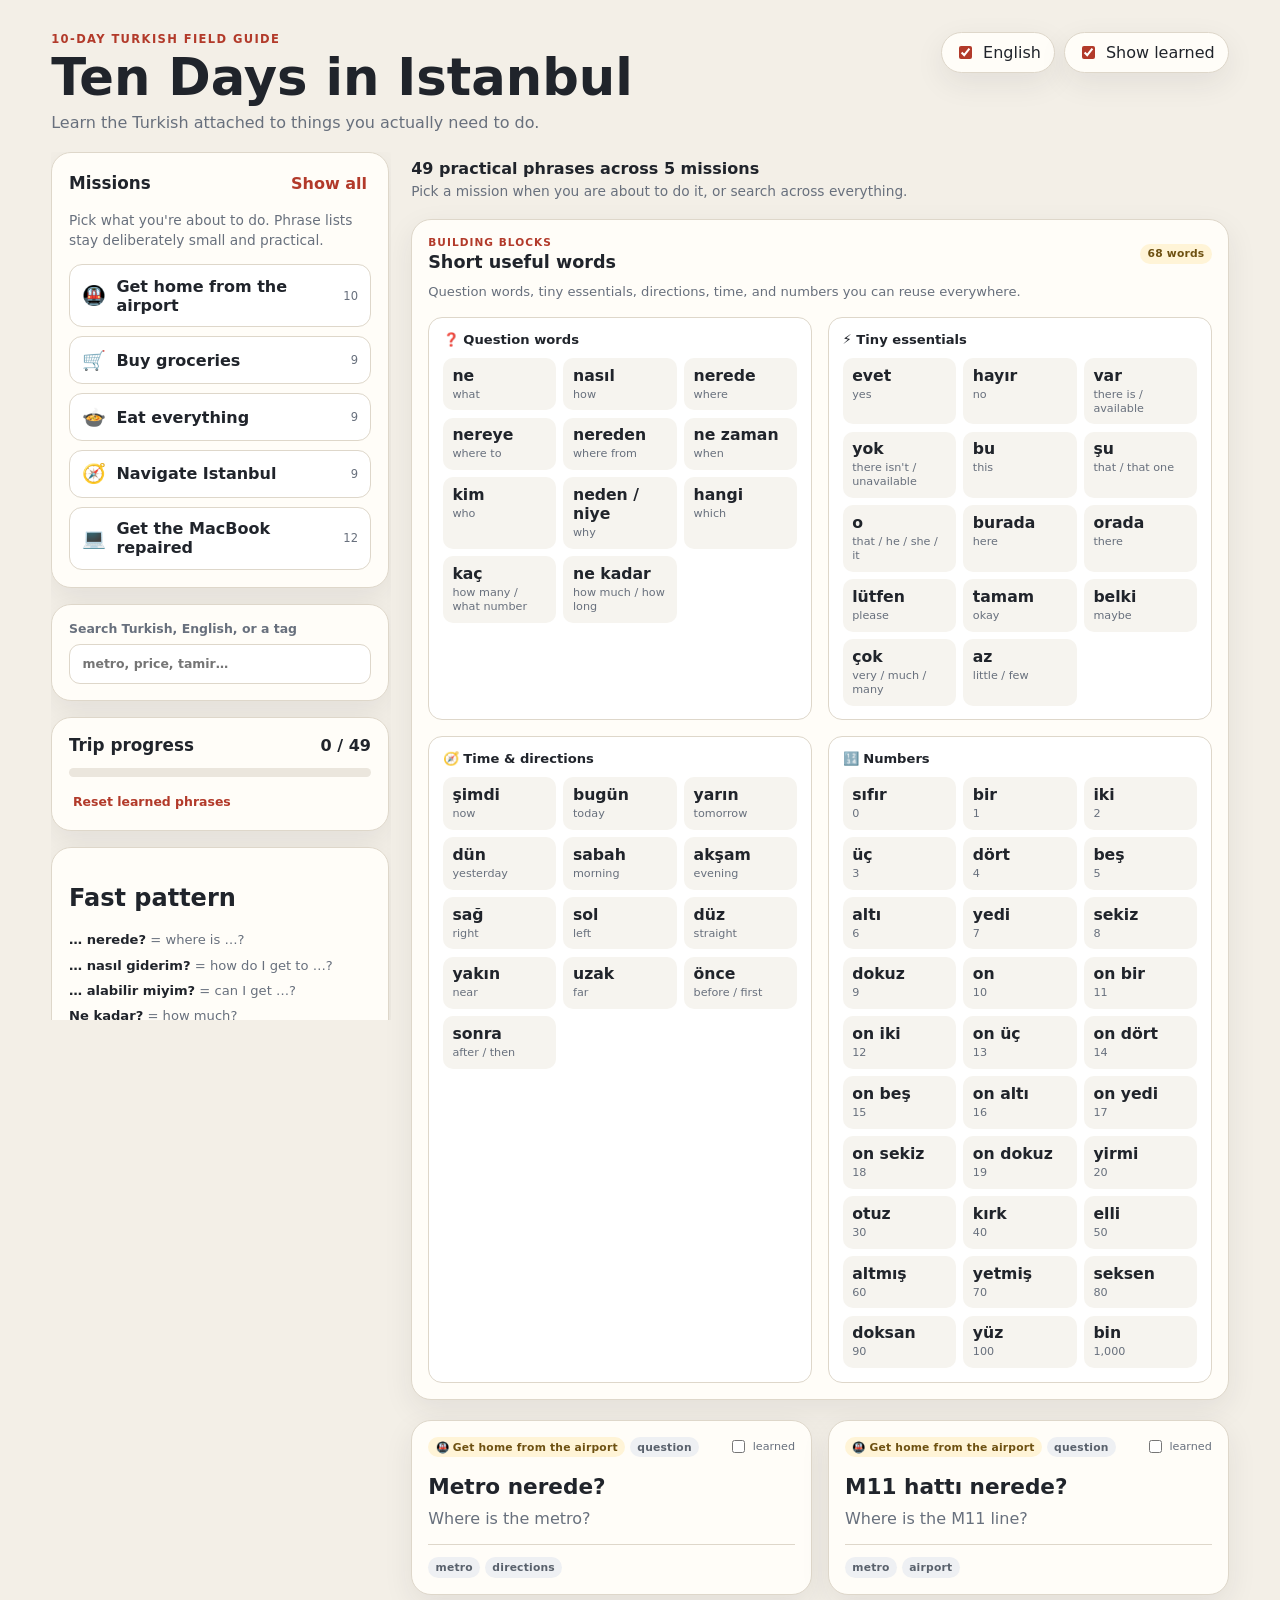
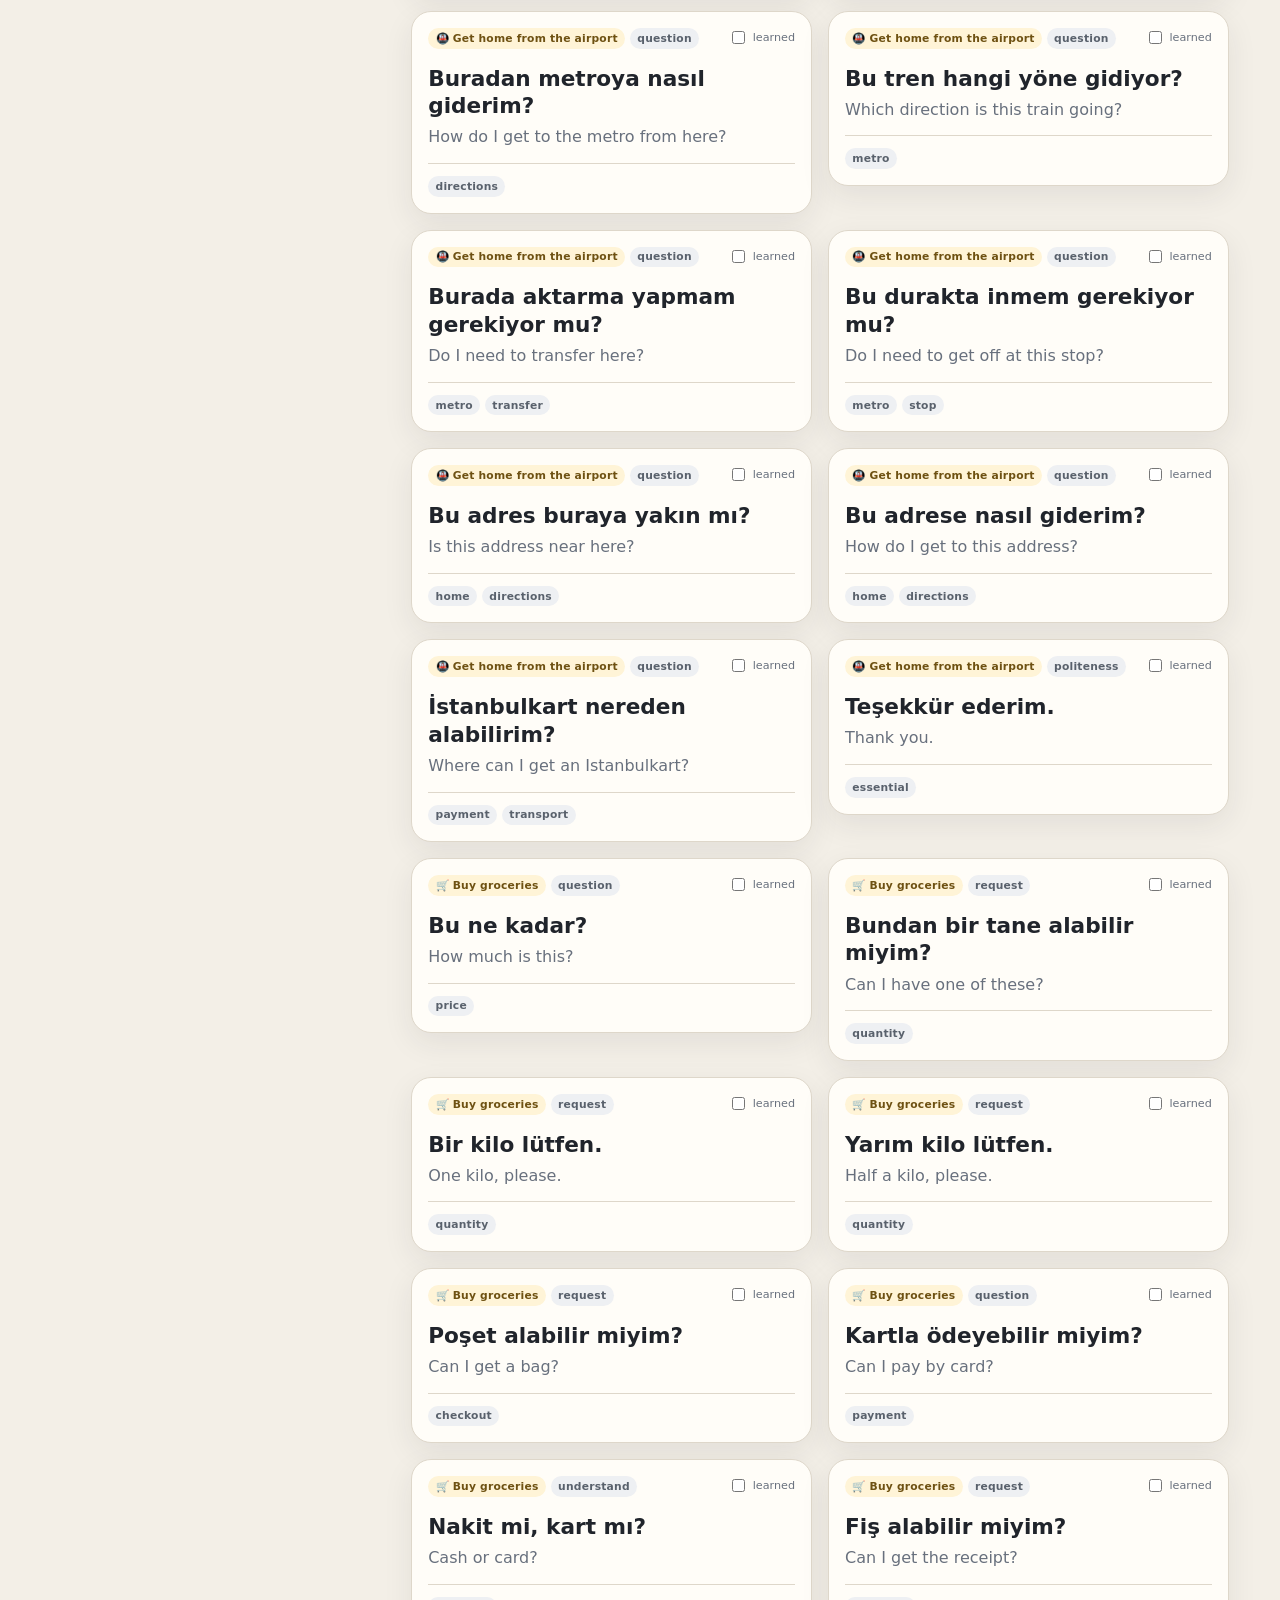
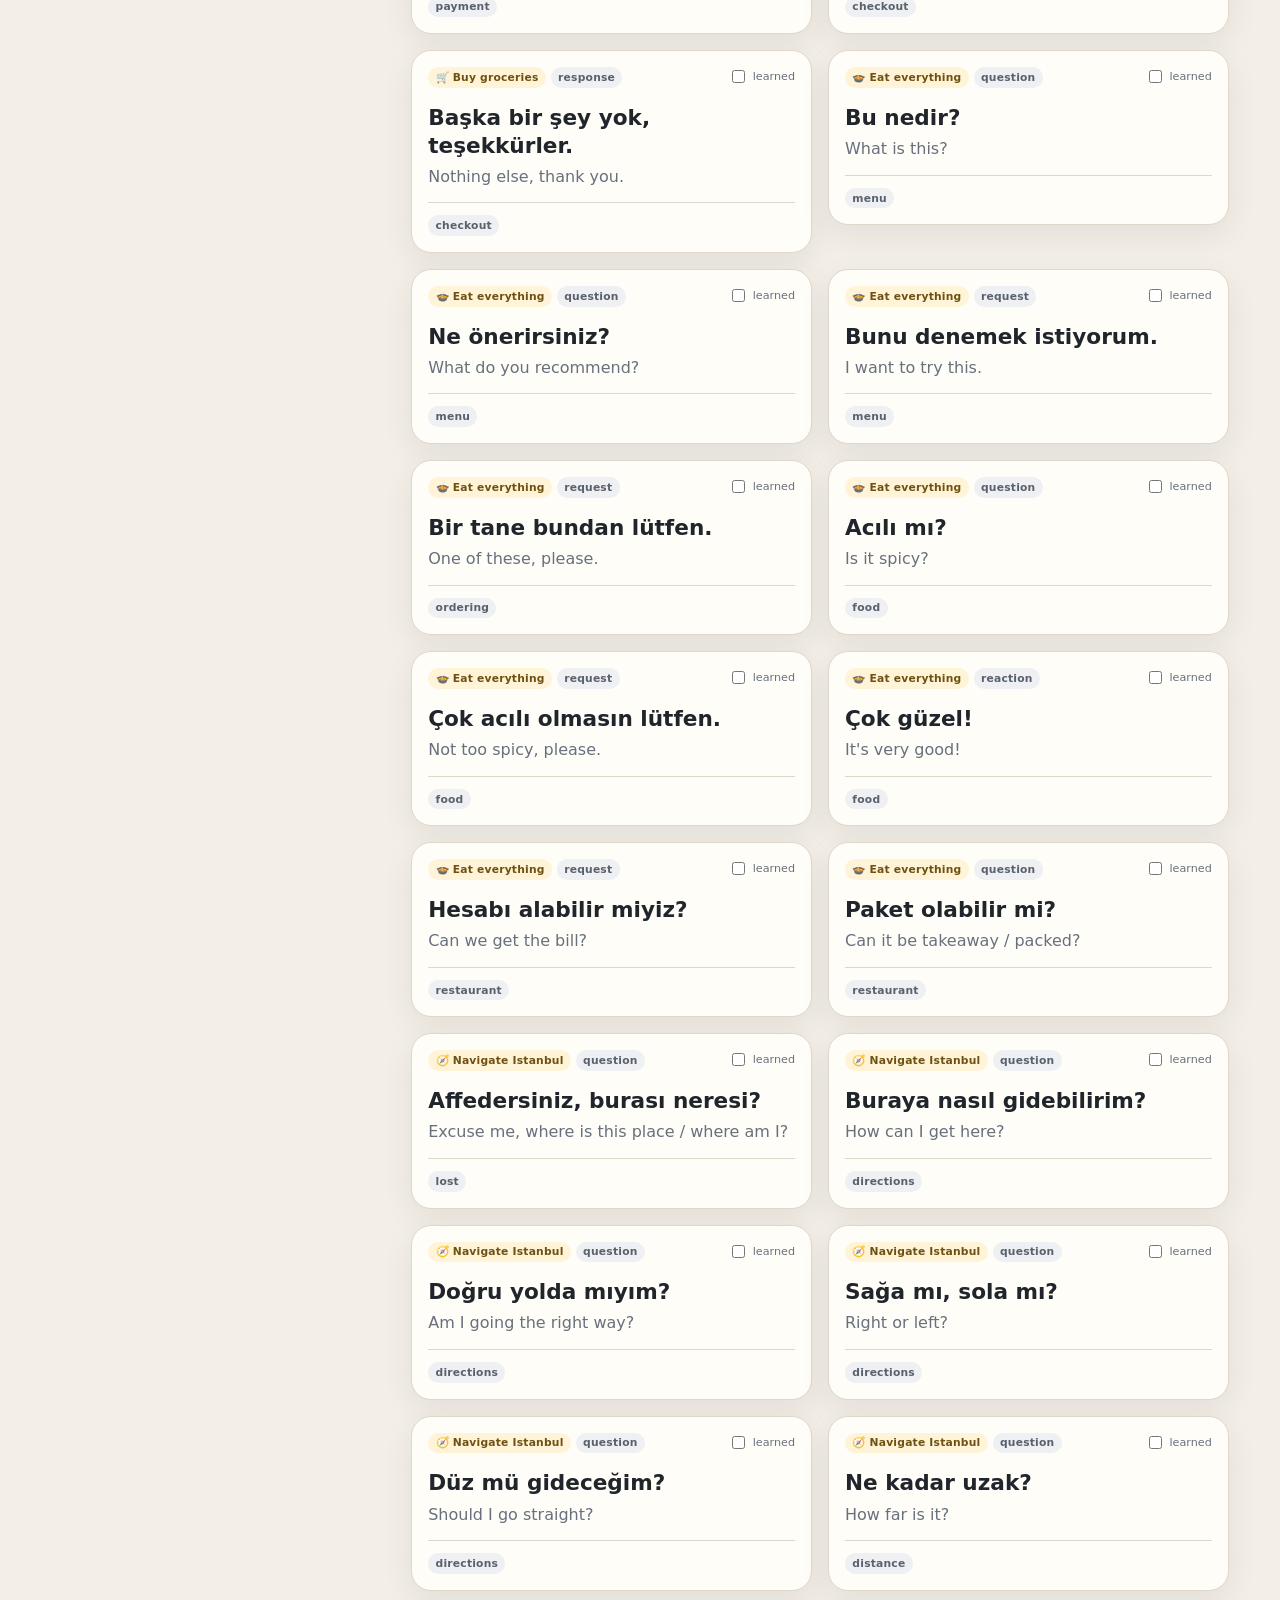
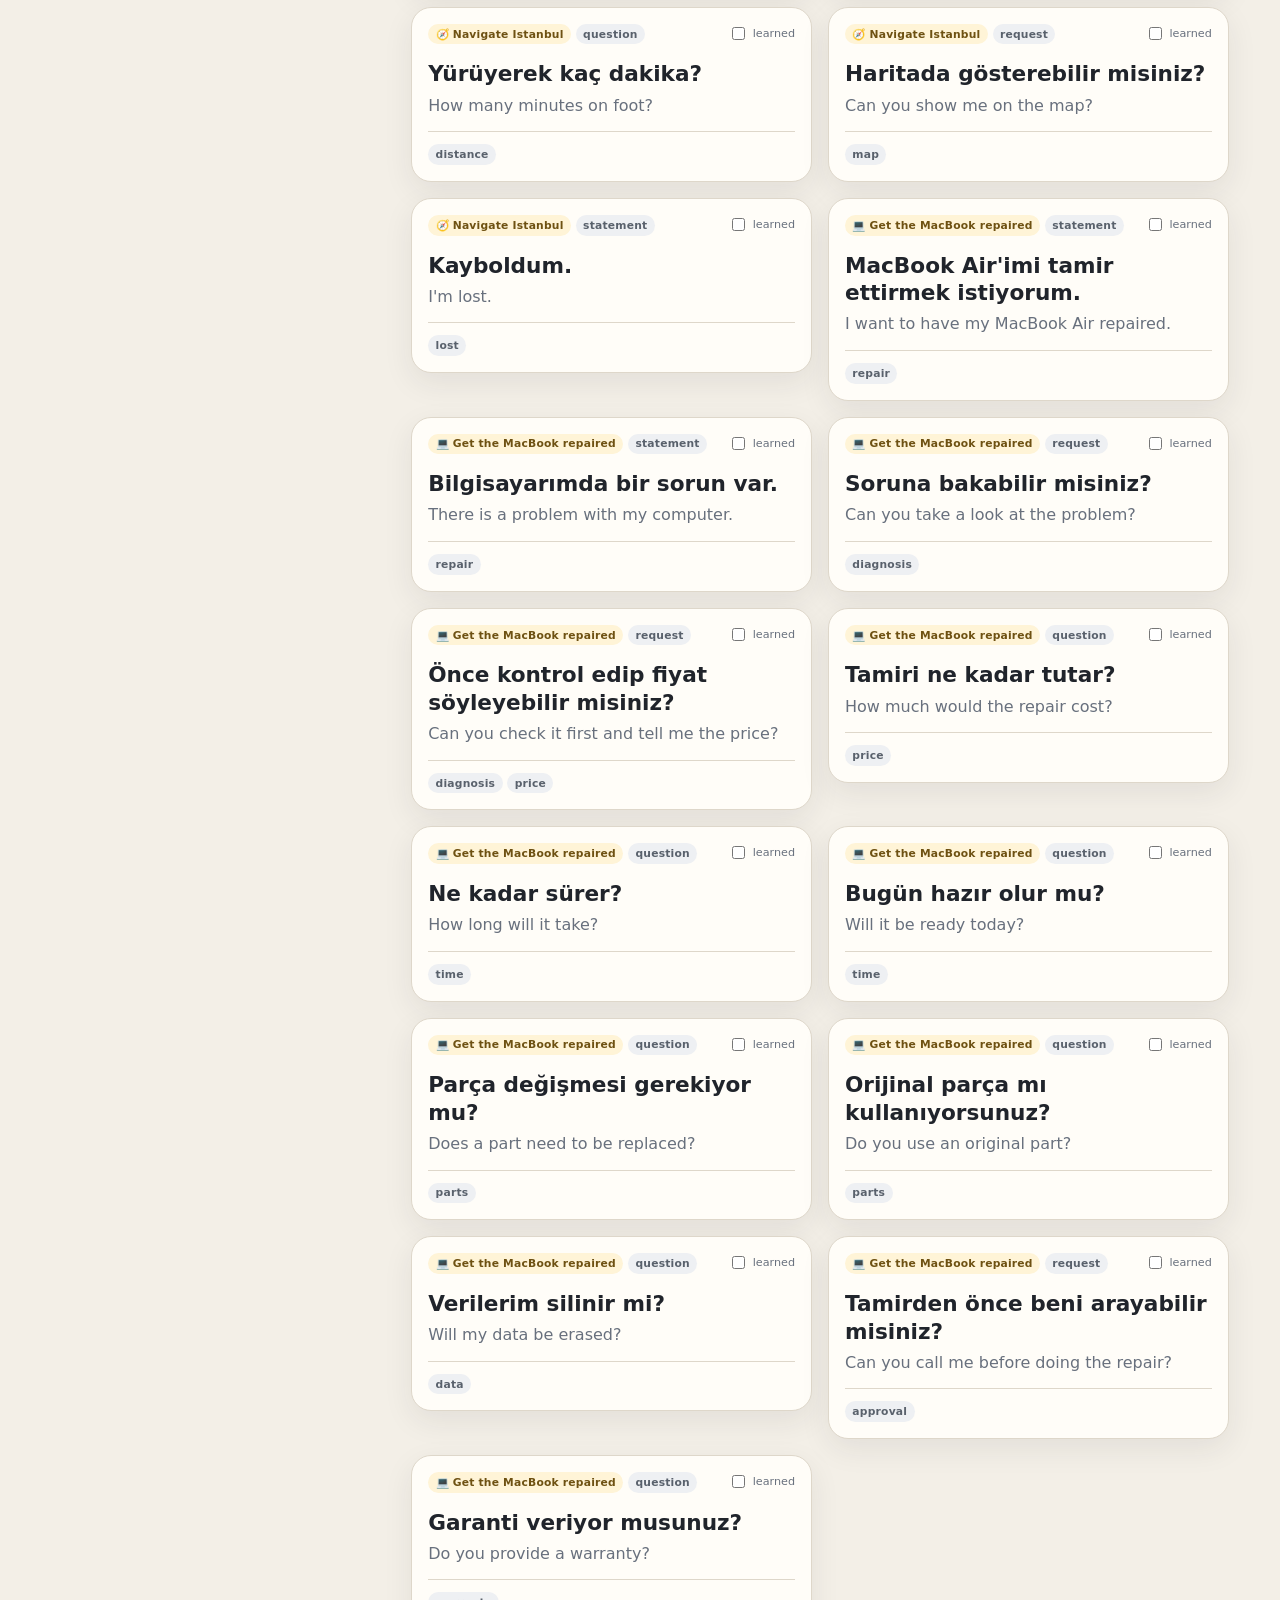
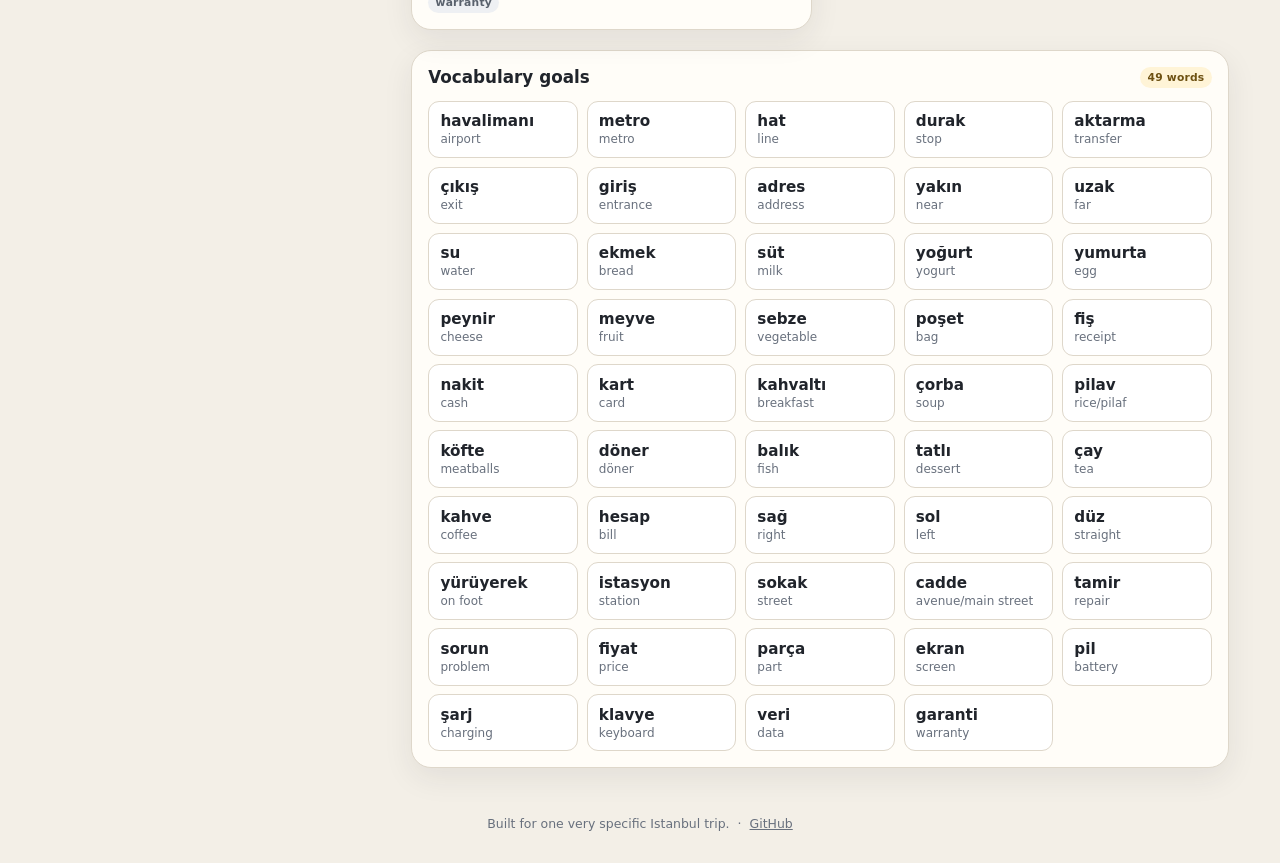
==== index.html @ 4ce8e58d "Improve iPhone viewport handling" ====
<!doctype html>
<html lang="en">
<head>
  <meta charset="utf-8" />
  <meta name="viewport" content="width=device-width, initial-scale=1, viewport-fit=cover" />
  <meta name="theme-color" content="#f3efe7" />
  <title>Ten Days in Istanbul</title>
  <link rel="stylesheet" href="styles.css" />
  <link rel="stylesheet" href="basics.css" />
</head>
<body>
  <header class="topbar">
    <div>
      <p class="eyebrow">10-DAY TURKISH FIELD GUIDE</p>
      <h1>Ten Days in Istanbul</h1>
      <p class="subtitle">Learn the Turkish attached to things you actually need to do.</p>
    </div>
    <div class="topbar-actions">
      <label class="toggle"><input id="translationsToggle" type="checkbox" checked><span>English</span></label>
      <label class="toggle"><input id="learnedToggle" type="checkbox" checked><span>Show learned</span></label>
    </div>
  </header>

  <main>
    <aside class="control-stack">
      <section class="panel controls">
        <div class="control-head">
          <h2>Missions</h2>
          <button id="showAll" class="text-button" type="button">Show all</button>
        </div>
        <p class="filter-help">Pick what you're about to do. Phrase lists stay deliberately small and practical.</p>
        <div id="missionFilters" class="mission-list"></div>
      </section>

      <section class="panel controls">
        <label class="search-field" for="search">
          <span>Search Turkish, English, or a tag</span>
          <input id="search" type="search" placeholder="metro, price, tamir…" autocomplete="off" />
        </label>
      </section>

      <section class="panel controls progress-panel">
        <div class="control-head"><h2>Trip progress</h2><strong id="progressText">0 / 0</strong></div>
        <div class="progress-track"><div id="progressBar" class="progress-bar"></div></div>
        <button id="resetProgress" class="text-button danger" type="button">Reset learned phrases</button>
      </section>

      <section class="panel controls tip-panel">
        <h2>Fast pattern</h2>
        <p><strong>… nerede?</strong> = where is …?</p>
        <p><strong>… nasıl giderim?</strong> = how do I get to …?</p>
        <p><strong>… alabilir miyim?</strong> = can I get …?</p>
        <p><strong>Ne kadar?</strong> = how much?</p>
      </section>
    </aside>

    <section class="study-area">
      <div class="study-toolbar">
        <div>
          <p id="summary" class="summary"></p>
          <p id="missionGoal" class="goal"></p>
        </div>
      </div>

      <section id="basicsSection" class="panel basics-panel">
        <div class="control-head">
          <div>
            <p class="section-kicker">BUILDING BLOCKS</p>
            <h2>Short useful words</h2>
          </div>
          <span id="basicsCount" class="badge"></span>
        </div>
        <p class="basics-help">Question words, tiny essentials, directions, time, and numbers you can reuse everywhere.</p>
        <div id="basicsGroups" class="basics-groups"></div>
      </section>

      <div id="emptyState" class="empty" hidden>No phrases match this view.</div>
      <div id="phraseGrid" class="phrase-grid"></div>

      <section id="vocabSection" class="panel vocab-panel">
        <div class="control-head"><h2>Vocabulary goals</h2><span id="vocabCount" class="badge"></span></div>
        <div id="vocabGrid" class="vocab-grid"></div>
      </section>
    </section>
  </main>

  <footer class="site-footer">
    <span>Built for one very specific Istanbul trip.</span>
    <span aria-hidden="true">·</span>
    <a href="https://github.com/aeirya/ten-days-in-istanbul">GitHub</a>
  </footer>

  <template id="phraseTemplate">
    <article class="phrase-card">
      <div class="phrase-head">
        <div class="badges"></div>
        <label class="learned-control"><input type="checkbox"><span>learned</span></label>
      </div>
      <p class="turkish"></p>
      <p class="english"></p>
      <div class="phrase-footer"></div>
    </article>
  </template>

  <script src="app.js" defer></script>
</body>
</html>
---- styles.css ----
:root {
  color-scheme: light;
  --bg: #f3efe7;
  --panel: #fffdf8;
  --ink: #20242b;
  --muted: #68707d;
  --line: #ded7ca;
  --accent: #b23a2a;
  --accent-soft: #fbe9e4;
  --green: #176b5b;
  --green-soft: #e7f5f0;
  --gold: #8a6619;
  --gold-soft: #fff4d7;
  --shadow: 0 10px 30px rgba(38, 42, 51, .08);
}

* { box-sizing: border-box; }
body {
  margin: 0;
  min-height: 100vh;
  background: var(--bg);
  color: var(--ink);
  font-family: Inter, ui-sans-serif, system-ui, -apple-system, BlinkMacSystemFont, "Segoe UI", sans-serif;
}
button, input { font: inherit; }
button { cursor: pointer; }

.topbar {
  display: flex;
  justify-content: space-between;
  gap: 2rem;
  align-items: flex-start;
  padding: 2rem clamp(1rem, 4vw, 4rem) 1.25rem;
}
.topbar-actions { display: flex; flex-wrap: wrap; gap: .55rem; justify-content: flex-end; }
.eyebrow { margin: 0 0 .35rem; color: var(--accent); font-size: .72rem; font-weight: 850; letter-spacing: .12em; }
h1 { margin: 0; font-size: clamp(2rem, 4vw, 3.6rem); line-height: 1; }
.subtitle { margin: .65rem 0 0; color: var(--muted); }

.toggle {
  display: inline-flex;
  align-items: center;
  gap: .5rem;
  padding: .62rem .82rem;
  border: 1px solid var(--line);
  border-radius: 999px;
  background: var(--panel);
  box-shadow: var(--shadow);
  white-space: nowrap;
}
.toggle input, .learned-control input { accent-color: var(--accent); }

main {
  display: grid;
  grid-template-columns: minmax(260px, 340px) minmax(0, 1fr);
  gap: 1.25rem;
  align-items: start;
  padding: 0 clamp(1rem, 4vw, 4rem) 3rem;
}
.panel, .phrase-card {
  background: var(--panel);
  border: 1px solid var(--line);
  border-radius: 20px;
  box-shadow: var(--shadow);
}
.control-stack {
  position: sticky;
  top: 1rem;
  display: grid;
  gap: 1rem;
  max-height: calc(100vh - 2rem);
  overflow: auto;
  padding-right: .15rem;
}
.controls { padding: 1.05rem; }
.control-head { display: flex; align-items: center; justify-content: space-between; gap: 1rem; }
.control-head h2 { margin: 0; font-size: 1.05rem; }
.text-button { border: 0; background: transparent; color: var(--accent); font-weight: 750; padding: .25rem; }
.text-button.danger { margin-top: .8rem; font-size: .78rem; }
.filter-help, .goal { color: var(--muted); font-size: .86rem; line-height: 1.45; }

.mission-list { display: grid; gap: .55rem; margin-top: .85rem; }
.mission-button {
  width: 100%;
  display: grid;
  grid-template-columns: auto 1fr auto;
  gap: .65rem;
  align-items: center;
  padding: .72rem .75rem;
  border: 1px solid var(--line);
  border-radius: 13px;
  background: #fff;
  color: var(--ink);
  text-align: left;
}
.mission-button:hover { border-color: #c8bfb1; }
.mission-button.active { border-color: var(--accent); background: var(--accent-soft); }
.mission-icon { font-size: 1.2rem; }
.mission-name { font-weight: 780; }
.mission-count { color: var(--muted); font-size: .72rem; }

.search-field { display: grid; gap: .45rem; color: var(--muted); font-size: .78rem; font-weight: 750; }
.search-field input {
  width: 100%;
  padding: .72rem .78rem;
  border: 1px solid var(--line);
  border-radius: 11px;
  background: #fff;
  color: var(--ink);
}
.search-field input:focus { outline: 3px solid rgba(178,58,42,.12); border-color: var(--accent); }

.progress-track { height: 9px; margin-top: .8rem; overflow: hidden; border-radius: 999px; background: #ebe6dd; }
.progress-bar { height: 100%; width: 0; border-radius: inherit; background: var(--green); transition: width .2s ease; }
.tip-panel p { margin: .65rem 0 0; color: var(--muted); font-size: .82rem; }
.tip-panel strong { color: var(--ink); }

.study-area { min-width: 0; }
.study-toolbar { min-height: 3.5rem; display: flex; align-items: center; margin-bottom: .7rem; }
.summary { margin: 0; font-weight: 800; }
.goal { margin: .25rem 0 0; }
.phrase-grid {
  display: grid;
  grid-template-columns: repeat(auto-fit, minmax(min(100%, 300px), 1fr));
  gap: 1rem;
  align-items: start;
}
.phrase-card { padding: 1rem; min-width: 0; transition: opacity .15s ease, transform .15s ease; }
.phrase-card.learned { opacity: .58; }
.phrase-card.learned .turkish { text-decoration: line-through; text-decoration-thickness: 1px; }
.phrase-head { display: flex; justify-content: space-between; gap: .75rem; align-items: flex-start; }
.badges { display: flex; flex-wrap: wrap; gap: .3rem; }
.badge, .tag {
  display: inline-flex;
  align-items: center;
  padding: .24rem .46rem;
  border-radius: 999px;
  background: var(--gold-soft);
  color: #6e5112;
  font-size: .67rem;
  font-weight: 800;
  letter-spacing: .02em;
}
.tag { background: #eef0f3; color: #59616c; }
.learned-control { display: inline-flex; align-items: center; gap: .3rem; color: var(--muted); font-size: .7rem; white-space: nowrap; }
.turkish { margin: 1rem 0 .35rem; font-size: 1.35rem; font-weight: 850; line-height: 1.28; }
.english { margin: 0; color: var(--muted); line-height: 1.45; }
.phrase-footer { display: flex; flex-wrap: wrap; gap: .3rem; margin-top: .9rem; padding-top: .75rem; border-top: 1px solid var(--line); }
.empty { padding: 2rem; text-align: center; color: var(--muted); }

.vocab-panel { margin-top: 1.25rem; padding: 1rem; }
.vocab-grid {
  display: grid;
  grid-template-columns: repeat(auto-fit, minmax(145px, 1fr));
  gap: .55rem;
  margin-top: .8rem;
}
.vocab-item { padding: .65rem .7rem; border: 1px solid var(--line); border-radius: 11px; background: #fff; }
.vocab-item strong, .vocab-item span { display: block; }
.vocab-item strong { font-size: .95rem; }
.vocab-item span { margin-top: .15rem; color: var(--muted); font-size: .75rem; }

.site-footer {
  display: flex;
  flex-wrap: wrap;
  justify-content: center;
  gap: .5rem;
  padding: 0 1rem 2rem;
  color: var(--muted);
  font-size: .78rem;
}
.site-footer a { color: inherit; }

@media (max-width: 850px) {
  .topbar { flex-direction: column; gap: 1rem; }
  .topbar-actions { justify-content: flex-start; }
  main { grid-template-columns: 1fr; }
  .control-stack { position: static; max-height: none; overflow: visible; padding-right: 0; }
  .mission-list { grid-template-columns: repeat(auto-fit, minmax(220px, 1fr)); }
}

@media (max-width: 520px) {
  .topbar { padding-top: 1.25rem; }
  .phrase-grid { grid-template-columns: 1fr; }
  .mission-list { grid-template-columns: 1fr; }
}
---- basics.css ----
.basics-panel {
  margin-bottom: 1.25rem;
  padding: 1rem;
}

.section-kicker {
  margin: 0 0 .2rem;
  color: var(--accent);
  font-size: .66rem;
  font-weight: 850;
  letter-spacing: .1em;
}

.basics-panel h2 {
  margin: 0;
  font-size: 1.1rem;
}

.basics-help {
  margin: .65rem 0 1rem;
  color: var(--muted);
  font-size: .82rem;
  line-height: 1.45;
}

.basics-groups {
  display: grid;
  grid-template-columns: repeat(2, minmax(0, 1fr));
  gap: 1rem;
}

.basics-group {
  min-width: 0;
  padding: .85rem;
  border: 1px solid var(--line);
  border-radius: 14px;
  background: #fff;
}

.basics-group h3 {
  margin: 0 0 .7rem;
  font-size: .82rem;
}

.basics-grid {
  display: grid;
  grid-template-columns: repeat(auto-fit, minmax(105px, 1fr));
  gap: .45rem;
}

.basic-item {
  min-width: 0;
  padding: .55rem .6rem;
  border-radius: 10px;
  background: #f6f4ef;
}

.basic-item strong,
.basic-item span {
  display: block;
}

.basic-item strong {
  font-size: .98rem;
  line-height: 1.2;
}

.basic-item span {
  margin-top: .14rem;
  color: var(--muted);
  font-size: .7rem;
  line-height: 1.25;
}

@media (max-width: 720px) {
  .basics-groups { grid-template-columns: 1fr; }
}

@media (max-width: 420px) {
  .basics-grid { grid-template-columns: repeat(2, minmax(0, 1fr)); }
}
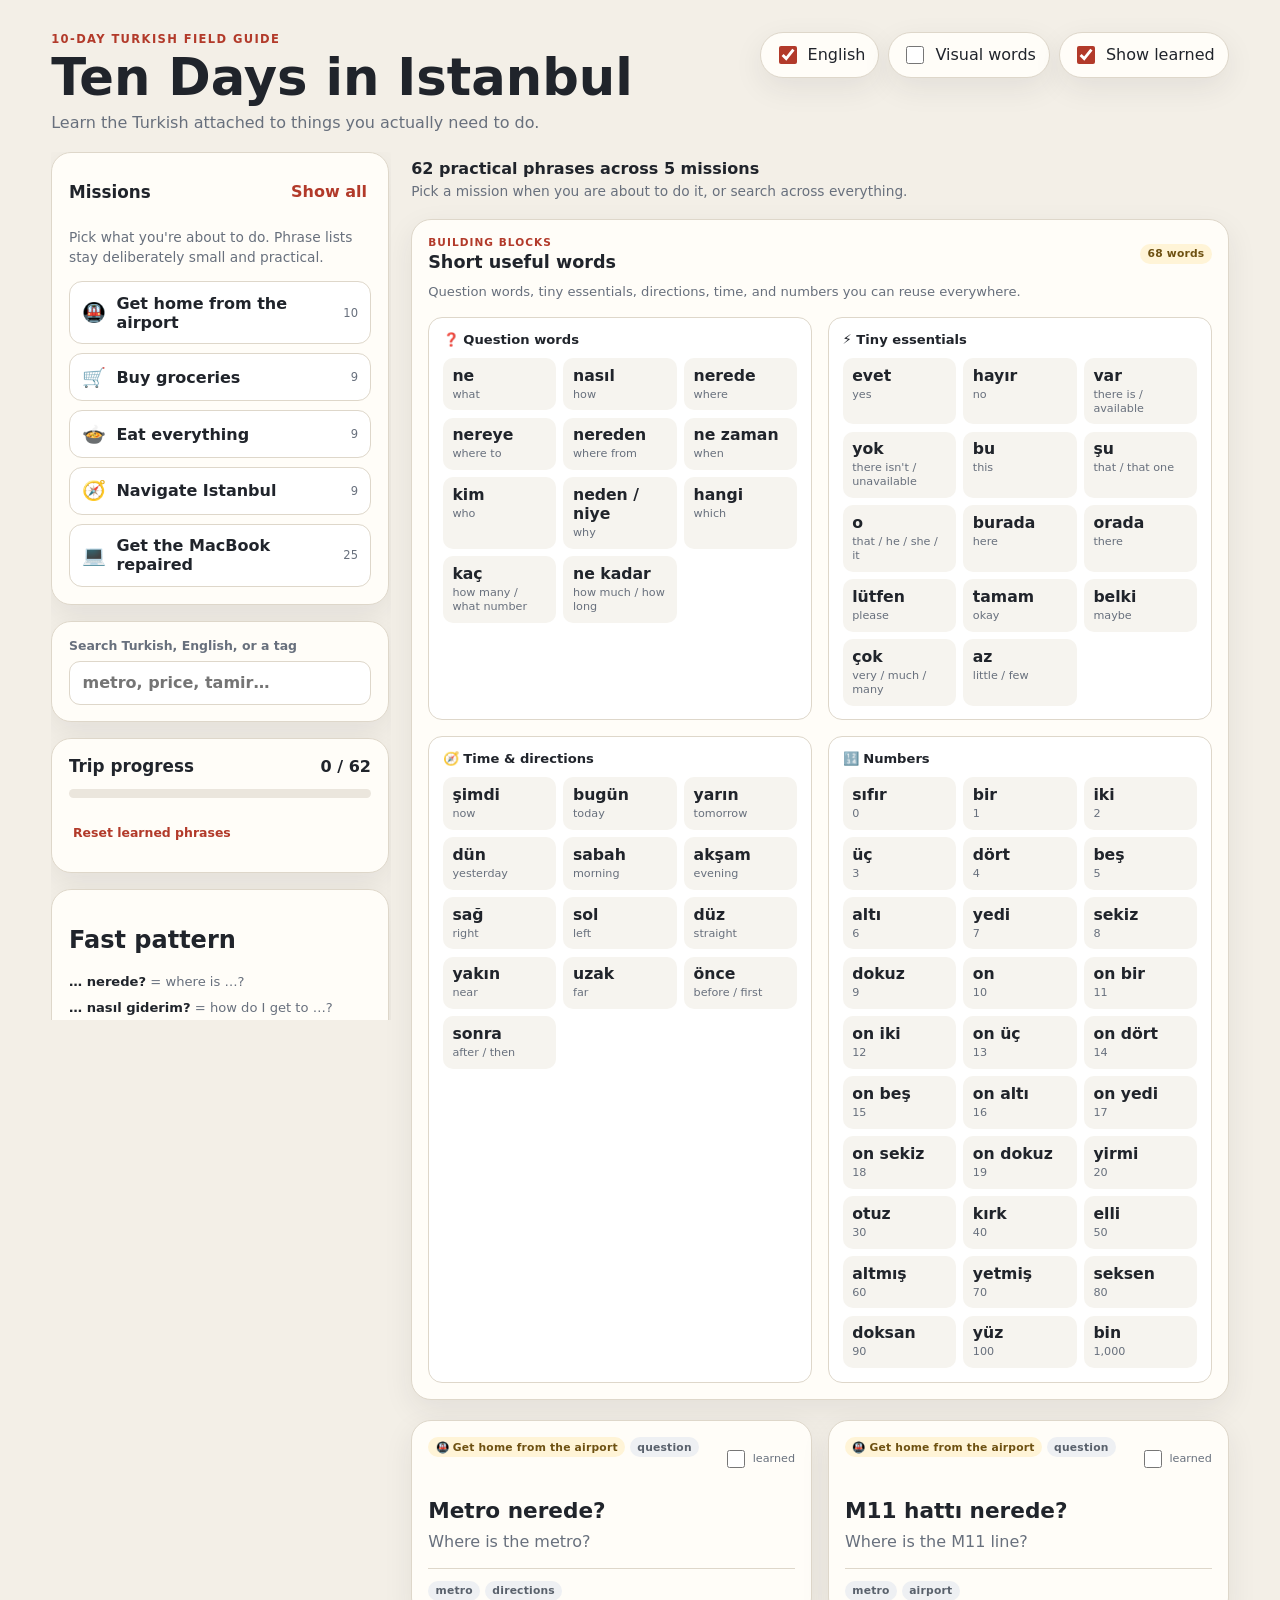
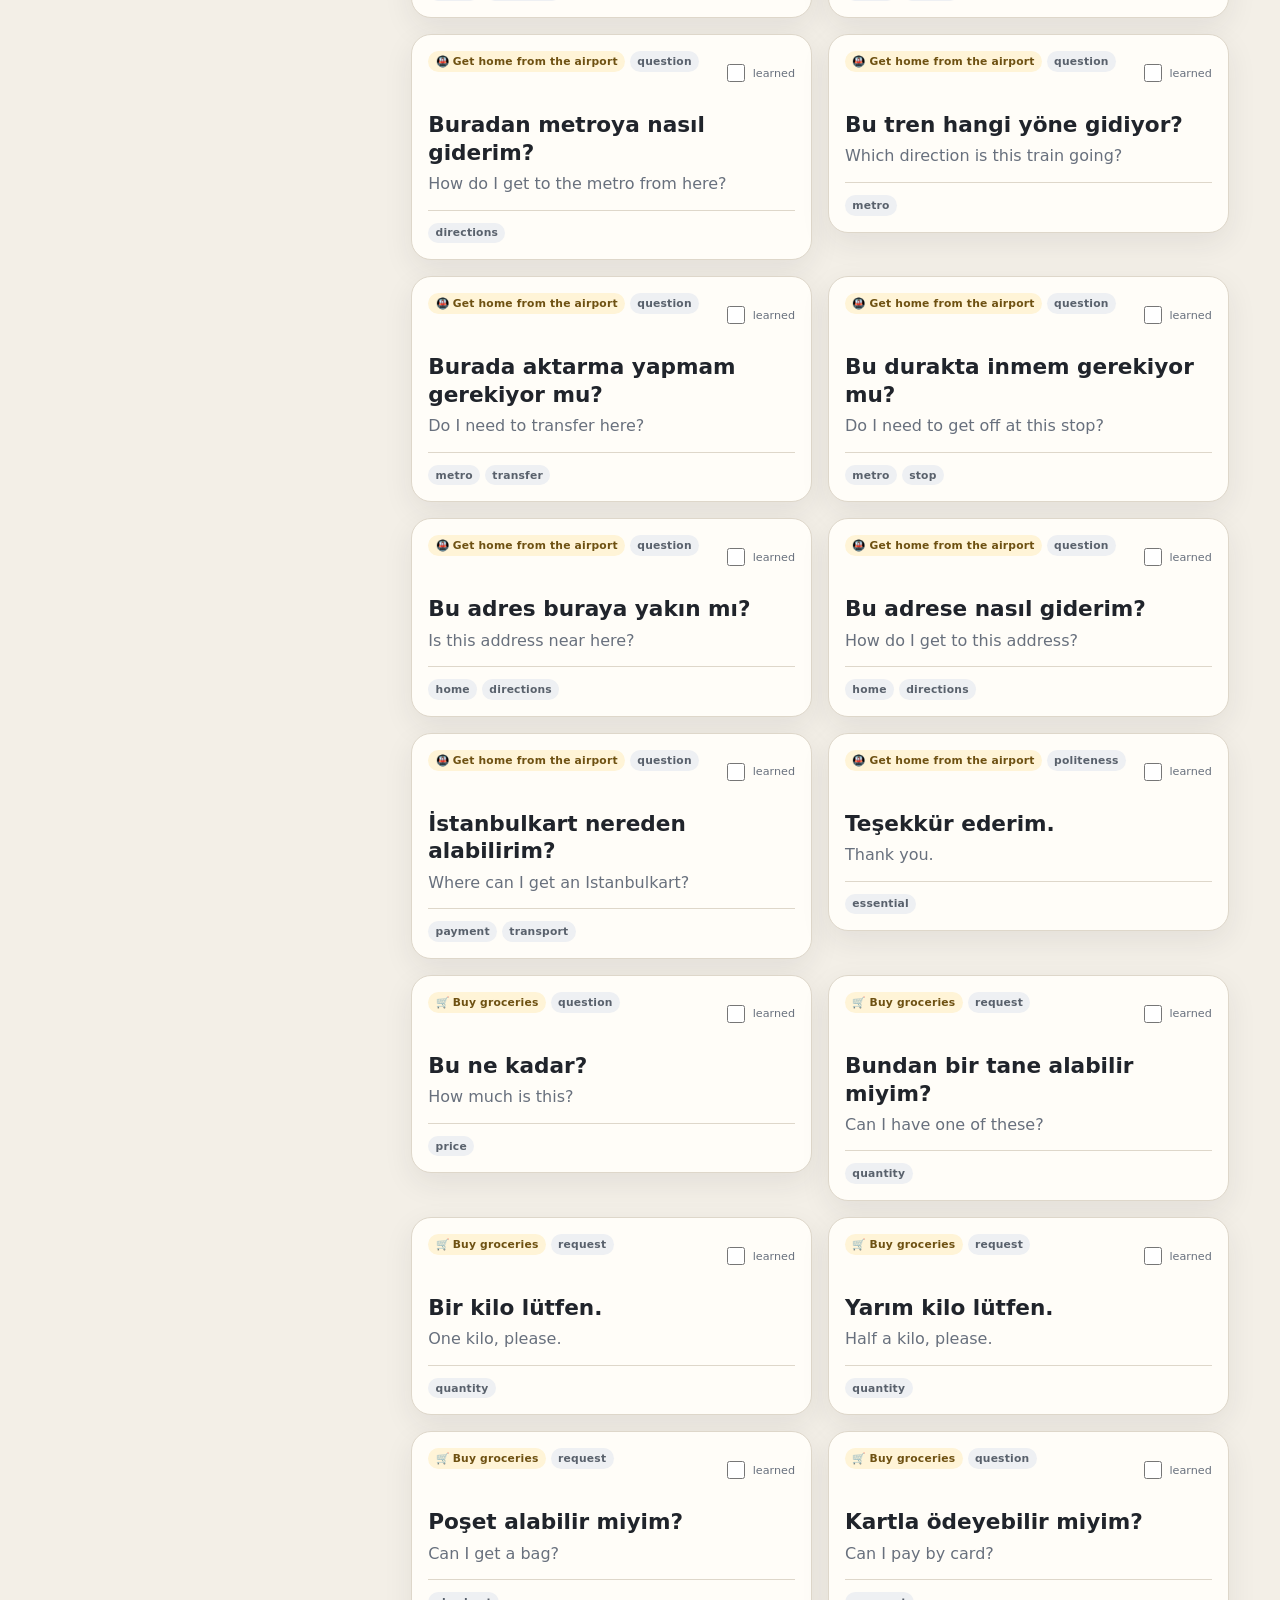
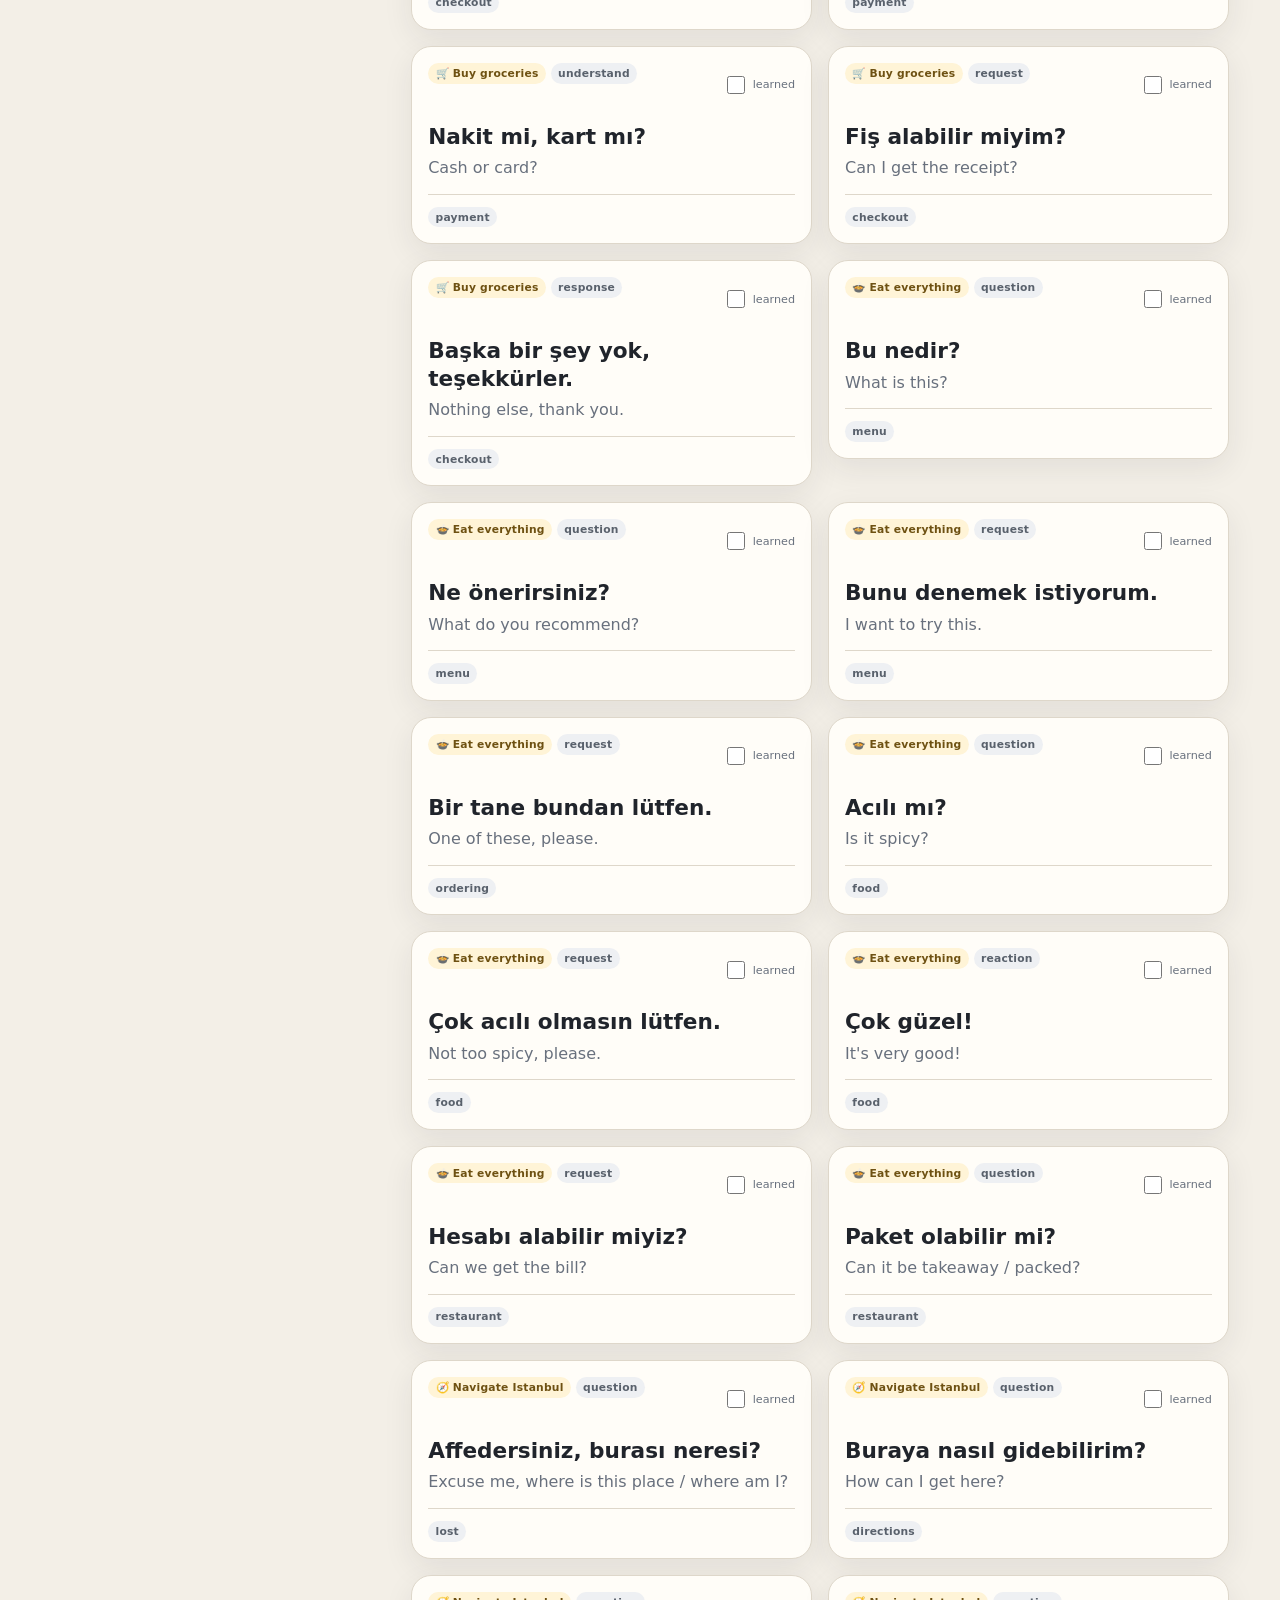
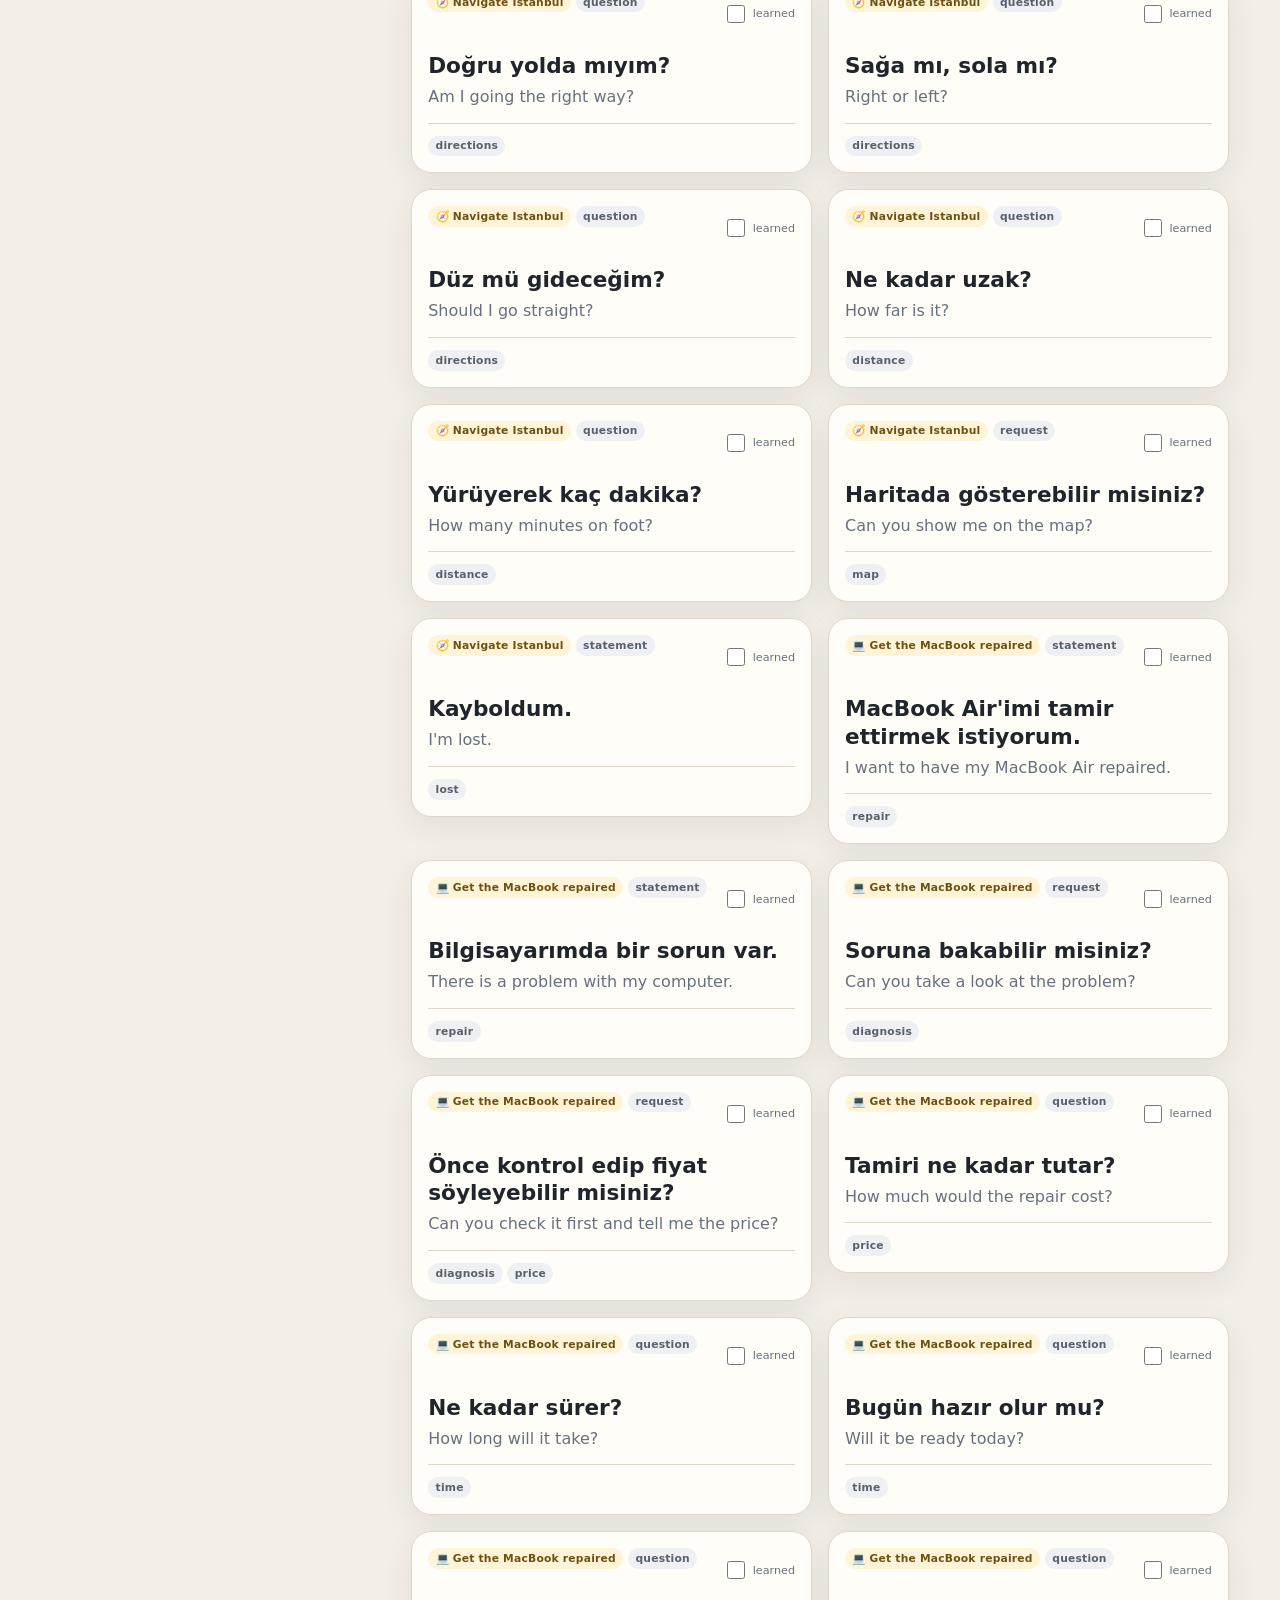
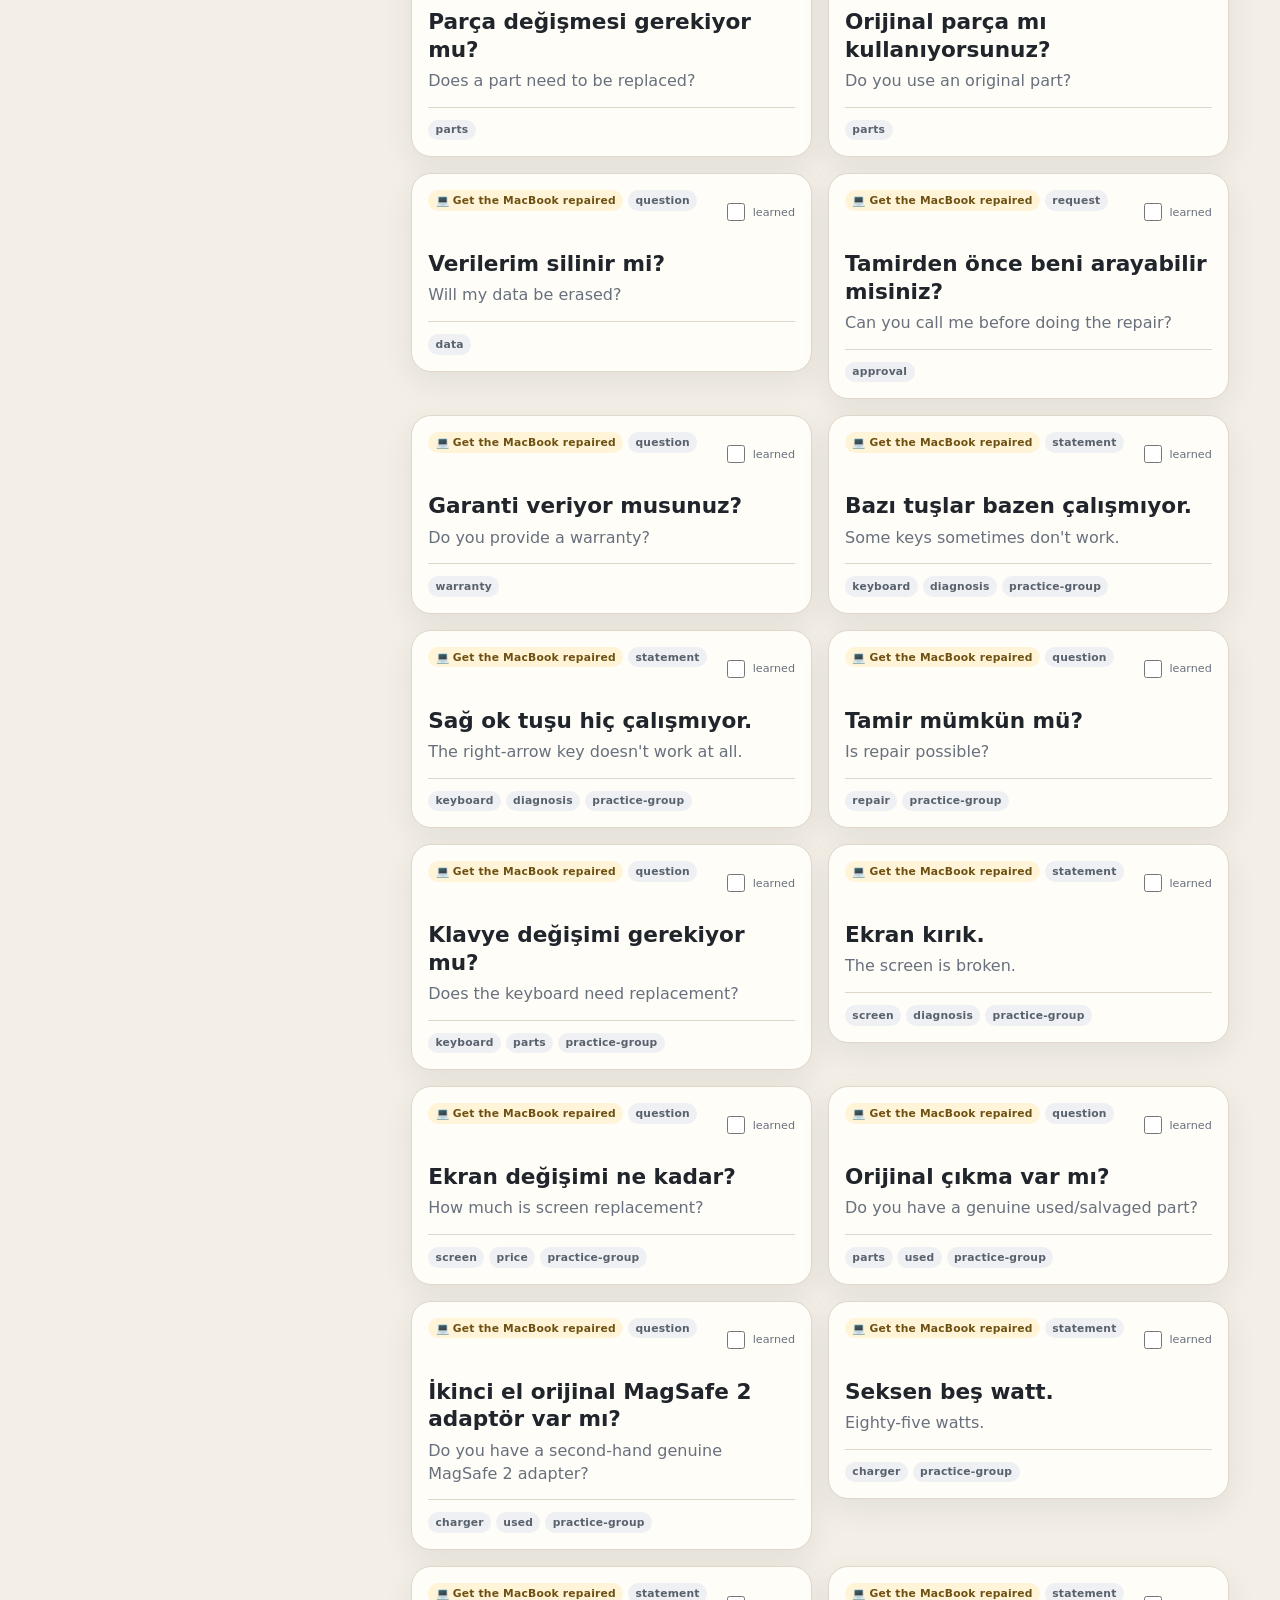
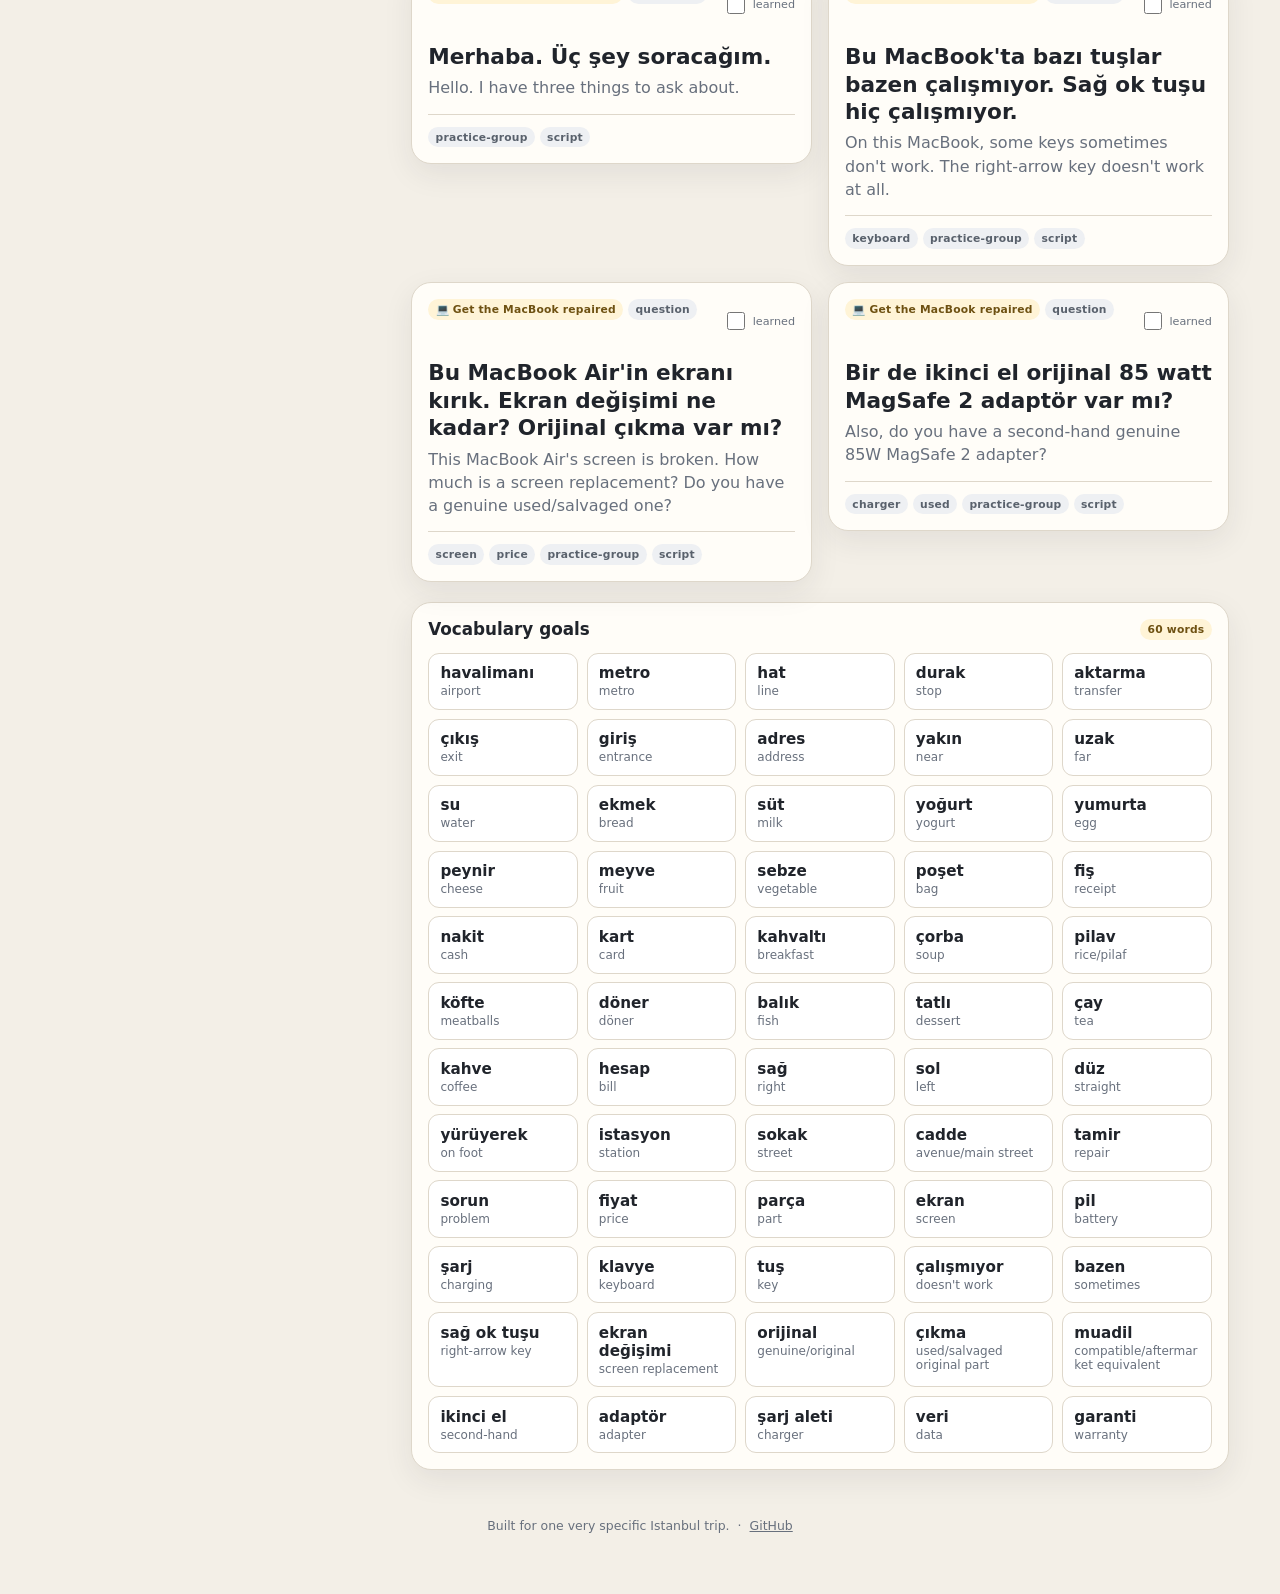
==== commit f2b3b026: "Add visual word highlighting toggle" ====
--- a/index.html
+++ b/index.html
@@ -17,6 +17,7 @@
     </div>
     <div class="topbar-actions">
       <label class="toggle"><input id="translationsToggle" type="checkbox" checked><span>English</span></label>
+      <label class="toggle"><input id="visualToggle" type="checkbox"><span>Visual words</span></label>
       <label class="toggle"><input id="learnedToggle" type="checkbox" checked><span>Show learned</span></label>
     </div>
   </header>
--- a/styles.css
+++ b/styles.css
@@ -184,3 +184,136 @@
   .phrase-grid { grid-template-columns: 1fr; }
   .mission-list { grid-template-columns: 1fr; }
 }
+
+/* iPhone / mobile Safari ergonomics */
+html {
+  -webkit-text-size-adjust: 100%;
+  text-size-adjust: 100%;
+}
+
+body {
+  min-height: 100svh;
+  overflow-x: hidden;
+}
+
+button {
+  touch-action: manipulation;
+}
+
+button,
+input,
+label {
+  -webkit-tap-highlight-color: rgba(178, 58, 42, .12);
+}
+
+.toggle,
+.mission-button,
+.text-button,
+.learned-control,
+.site-footer a {
+  min-height: 44px;
+}
+
+.toggle input,
+.learned-control input {
+  width: 18px;
+  height: 18px;
+}
+
+.search-field input {
+  min-height: 44px;
+  font-size: 16px;
+}
+
+.phrase-card,
+.vocab-item {
+  overflow-wrap: anywhere;
+}
+
+.topbar {
+  padding-top: calc(2rem + env(safe-area-inset-top));
+  padding-right: max(clamp(1rem, 4vw, 4rem), env(safe-area-inset-right));
+  padding-left: max(clamp(1rem, 4vw, 4rem), env(safe-area-inset-left));
+}
+
+main {
+  padding-right: max(clamp(1rem, 4vw, 4rem), env(safe-area-inset-right));
+  padding-bottom: calc(3rem + env(safe-area-inset-bottom));
+  padding-left: max(clamp(1rem, 4vw, 4rem), env(safe-area-inset-left));
+}
+
+.site-footer {
+  padding-right: max(1rem, env(safe-area-inset-right));
+  padding-bottom: calc(2rem + env(safe-area-inset-bottom));
+  padding-left: max(1rem, env(safe-area-inset-left));
+}
+
+@media (hover: none) {
+  .mission-button:hover {
+    border-color: var(--line);
+  }
+
+  .mission-button.active:hover {
+    border-color: var(--accent);
+  }
+}
+
+@media (max-width: 520px) {
+  .topbar {
+    gap: .85rem;
+    padding-top: calc(1rem + env(safe-area-inset-top));
+    padding-bottom: 1rem;
+  }
+
+  .topbar-actions {
+    width: 100%;
+    justify-content: stretch;
+  }
+
+  .toggle {
+    flex: 1 1 0;
+    justify-content: center;
+  }
+
+  main {
+    gap: .85rem;
+  }
+
+  .panel,
+  .phrase-card {
+    border-radius: 16px;
+  }
+
+  .controls,
+  .phrase-card,
+  .vocab-panel {
+    padding: .9rem;
+  }
+
+  .study-toolbar {
+    min-height: 2.75rem;
+  }
+
+  .phrase-grid {
+    gap: .8rem;
+  }
+
+  .phrase-head {
+    flex-wrap: wrap;
+  }
+
+  .learned-control {
+    margin-left: auto;
+  }
+}
+
+@media (max-width: 360px) {
+  .topbar-actions {
+    display: grid;
+    grid-template-columns: 1fr;
+  }
+
+  .toggle {
+    width: 100%;
+  }
+}
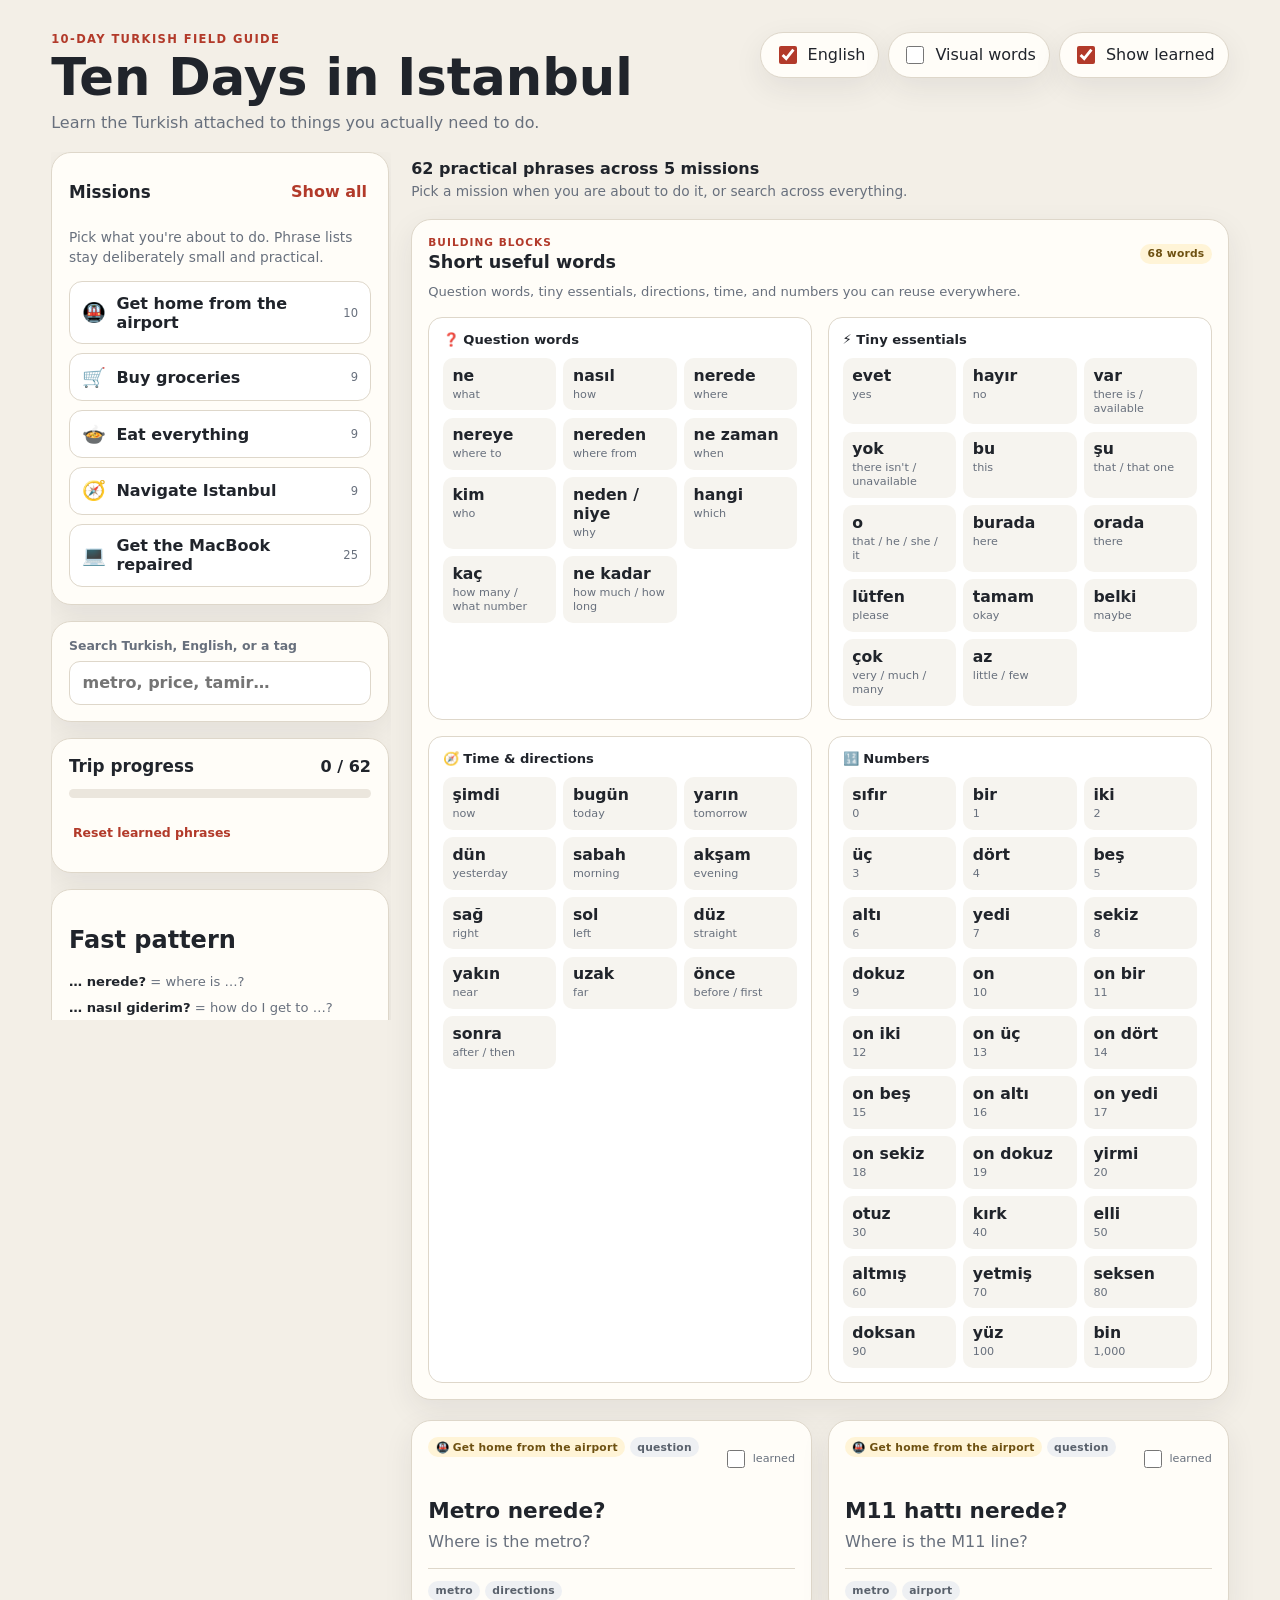
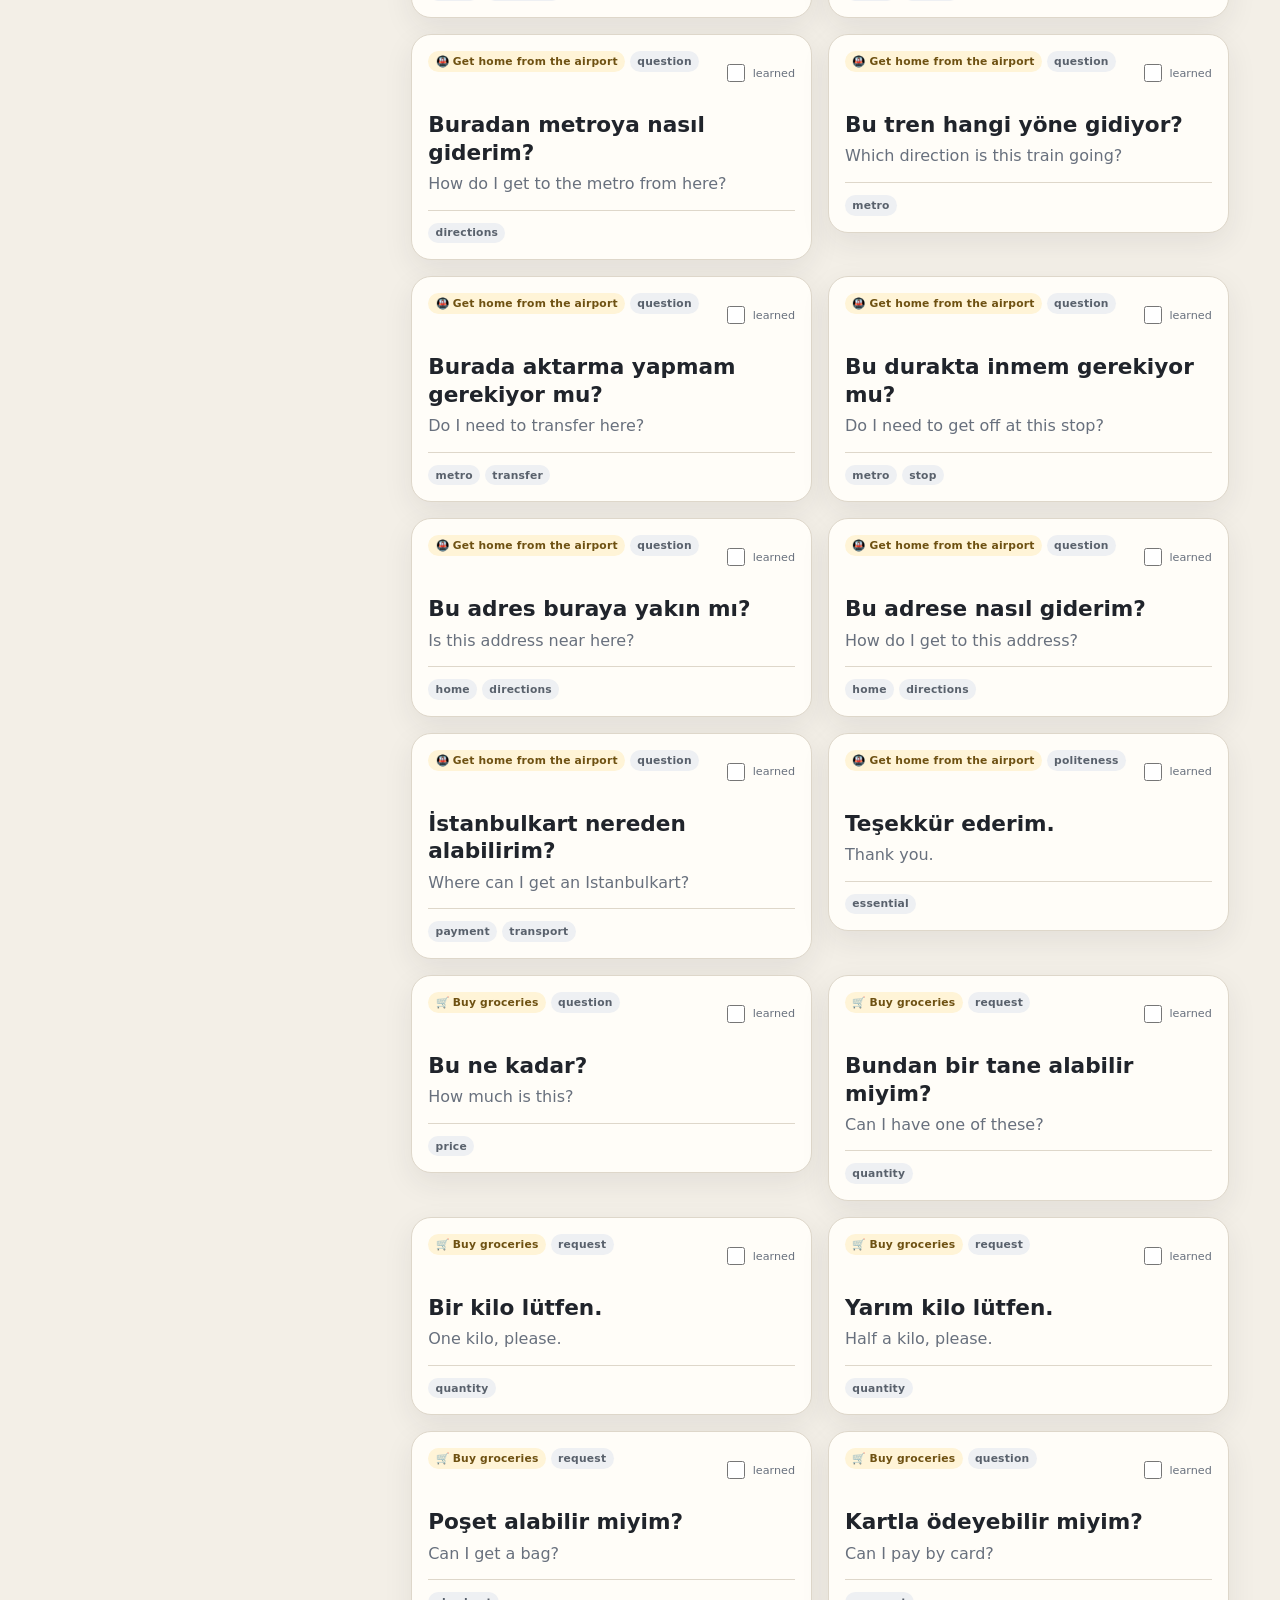
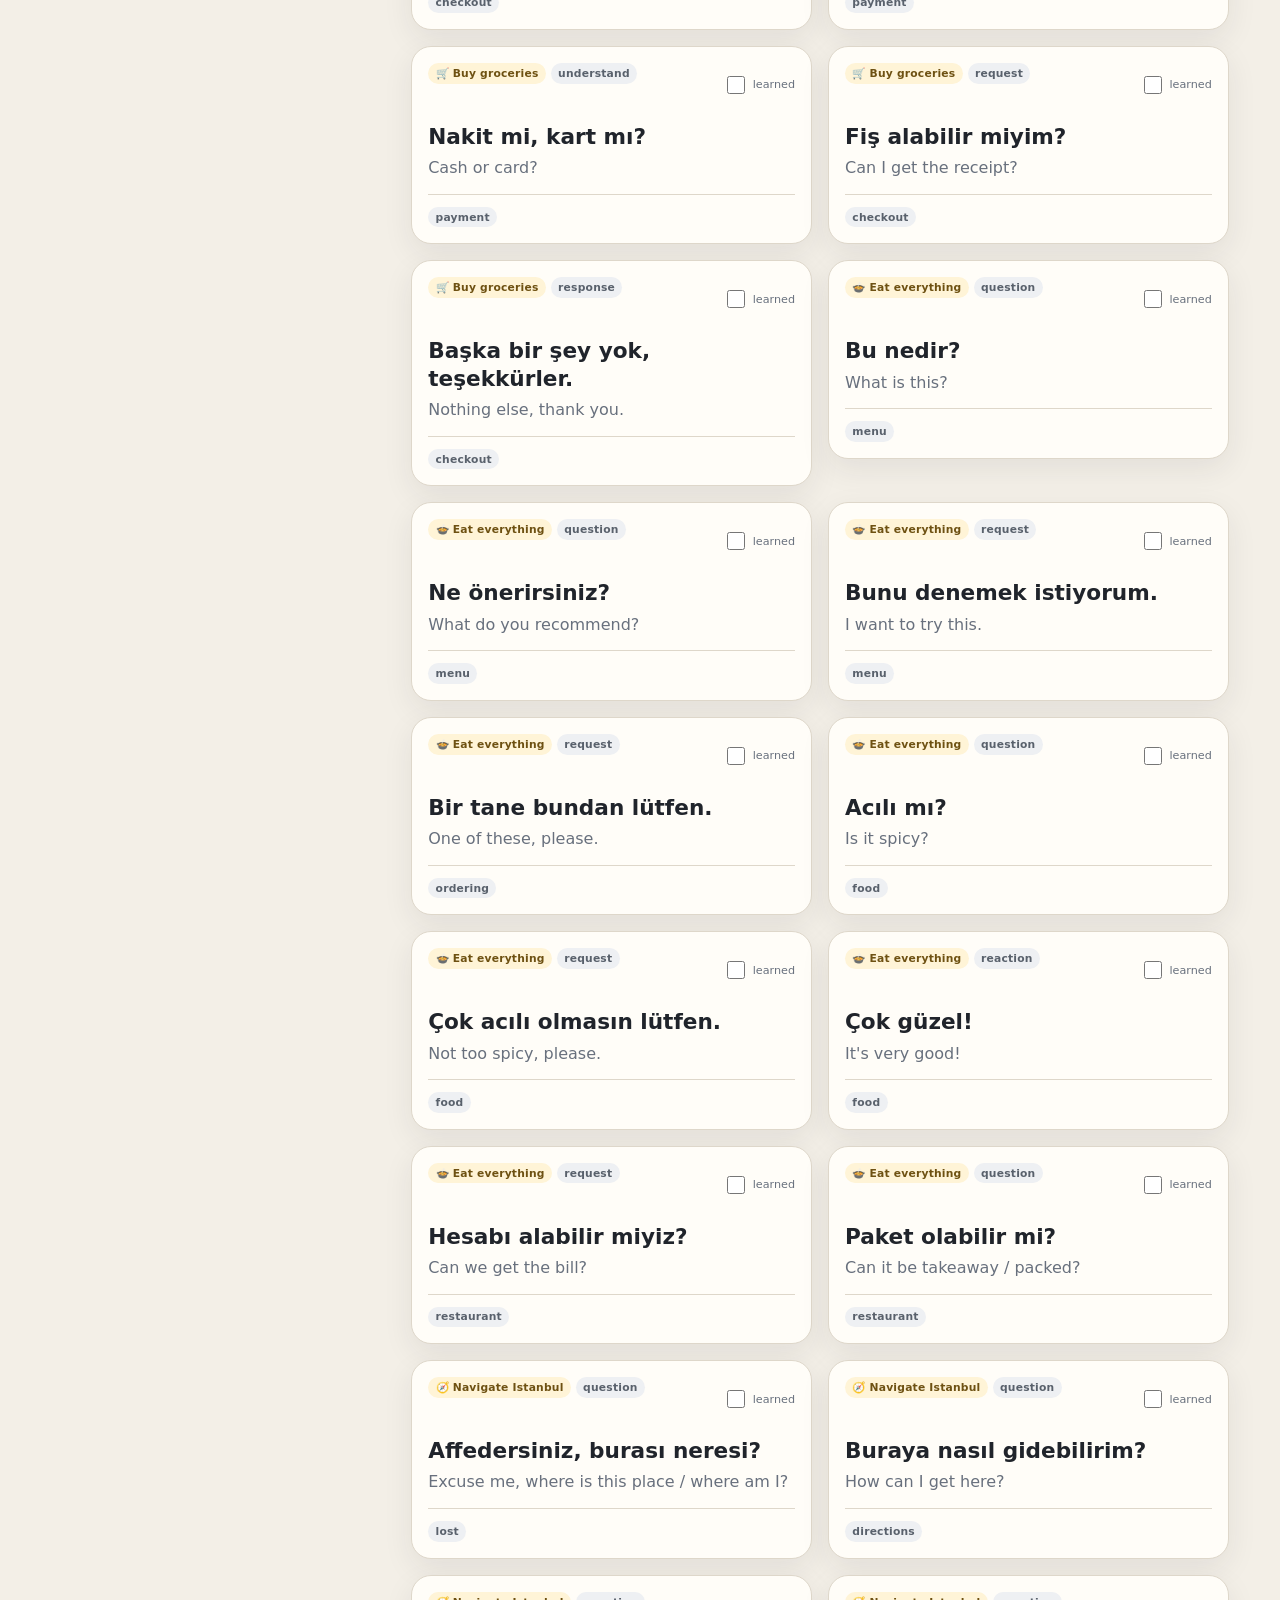
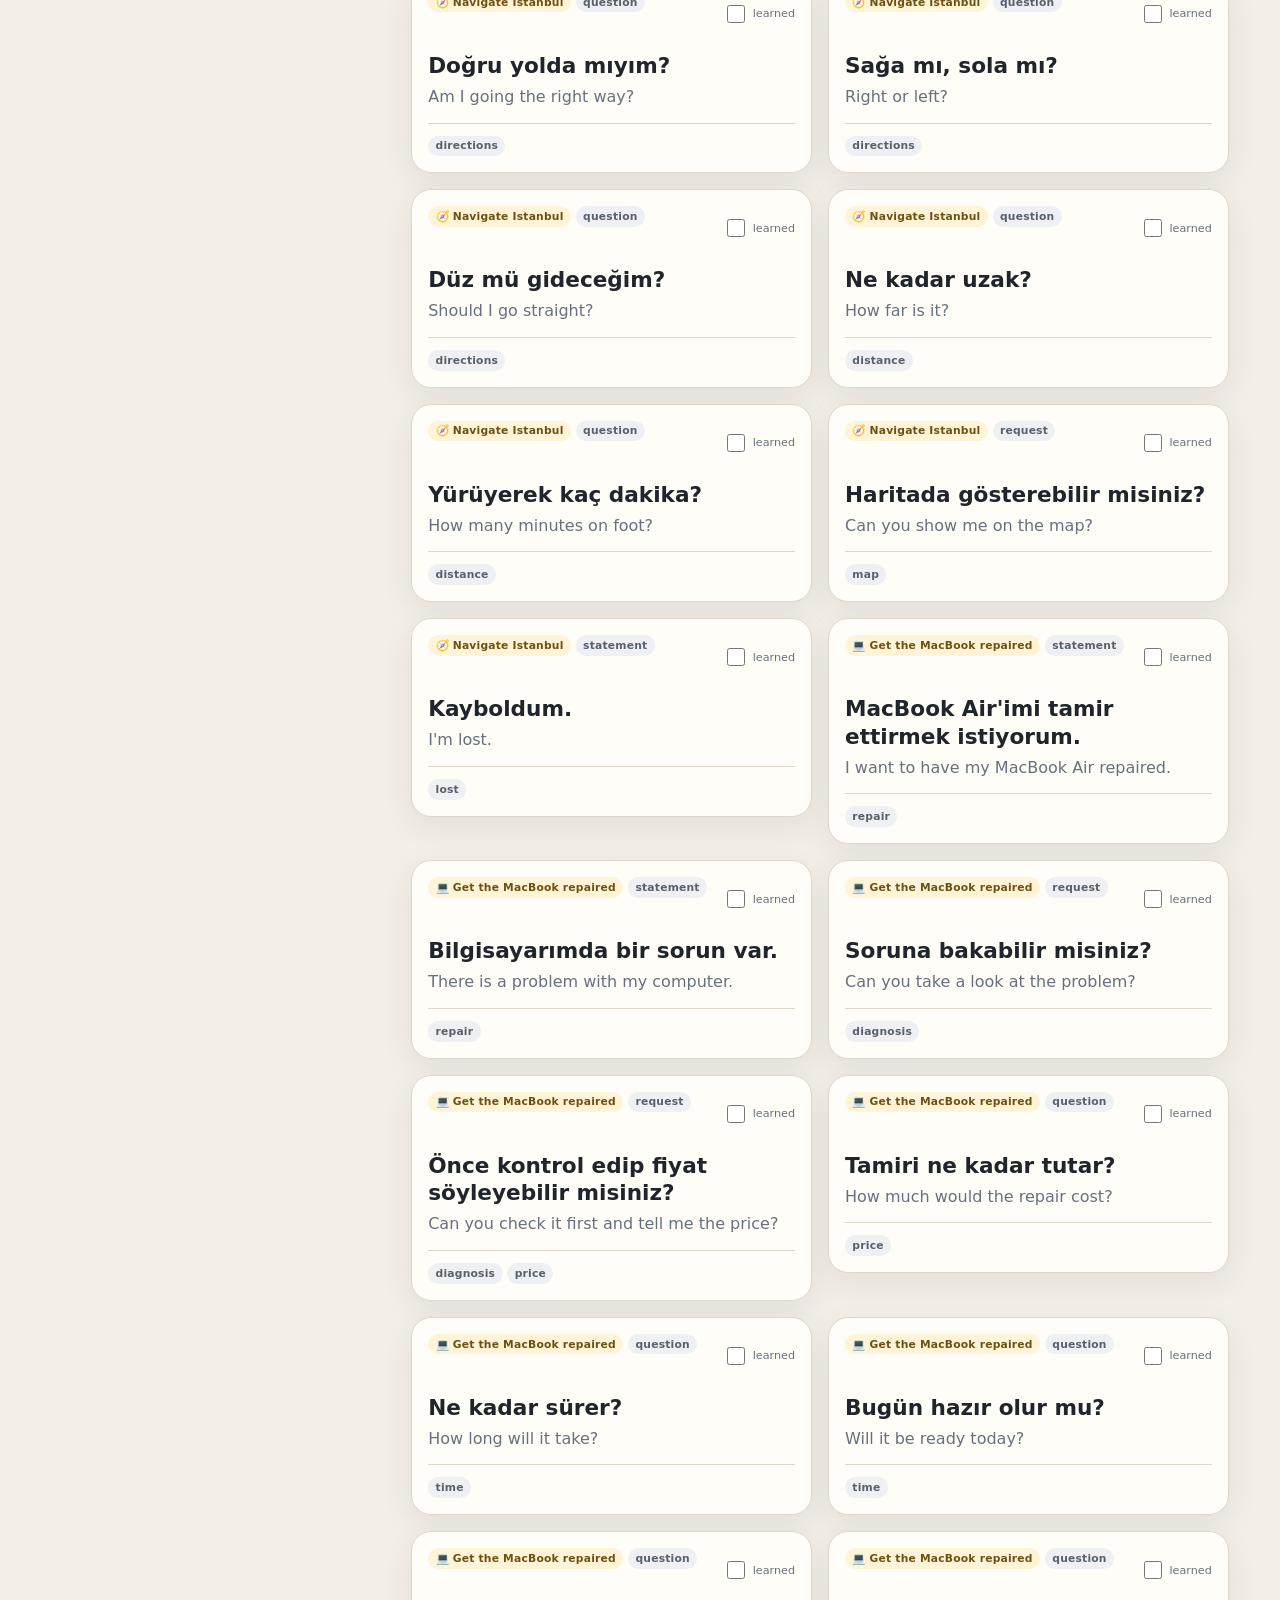
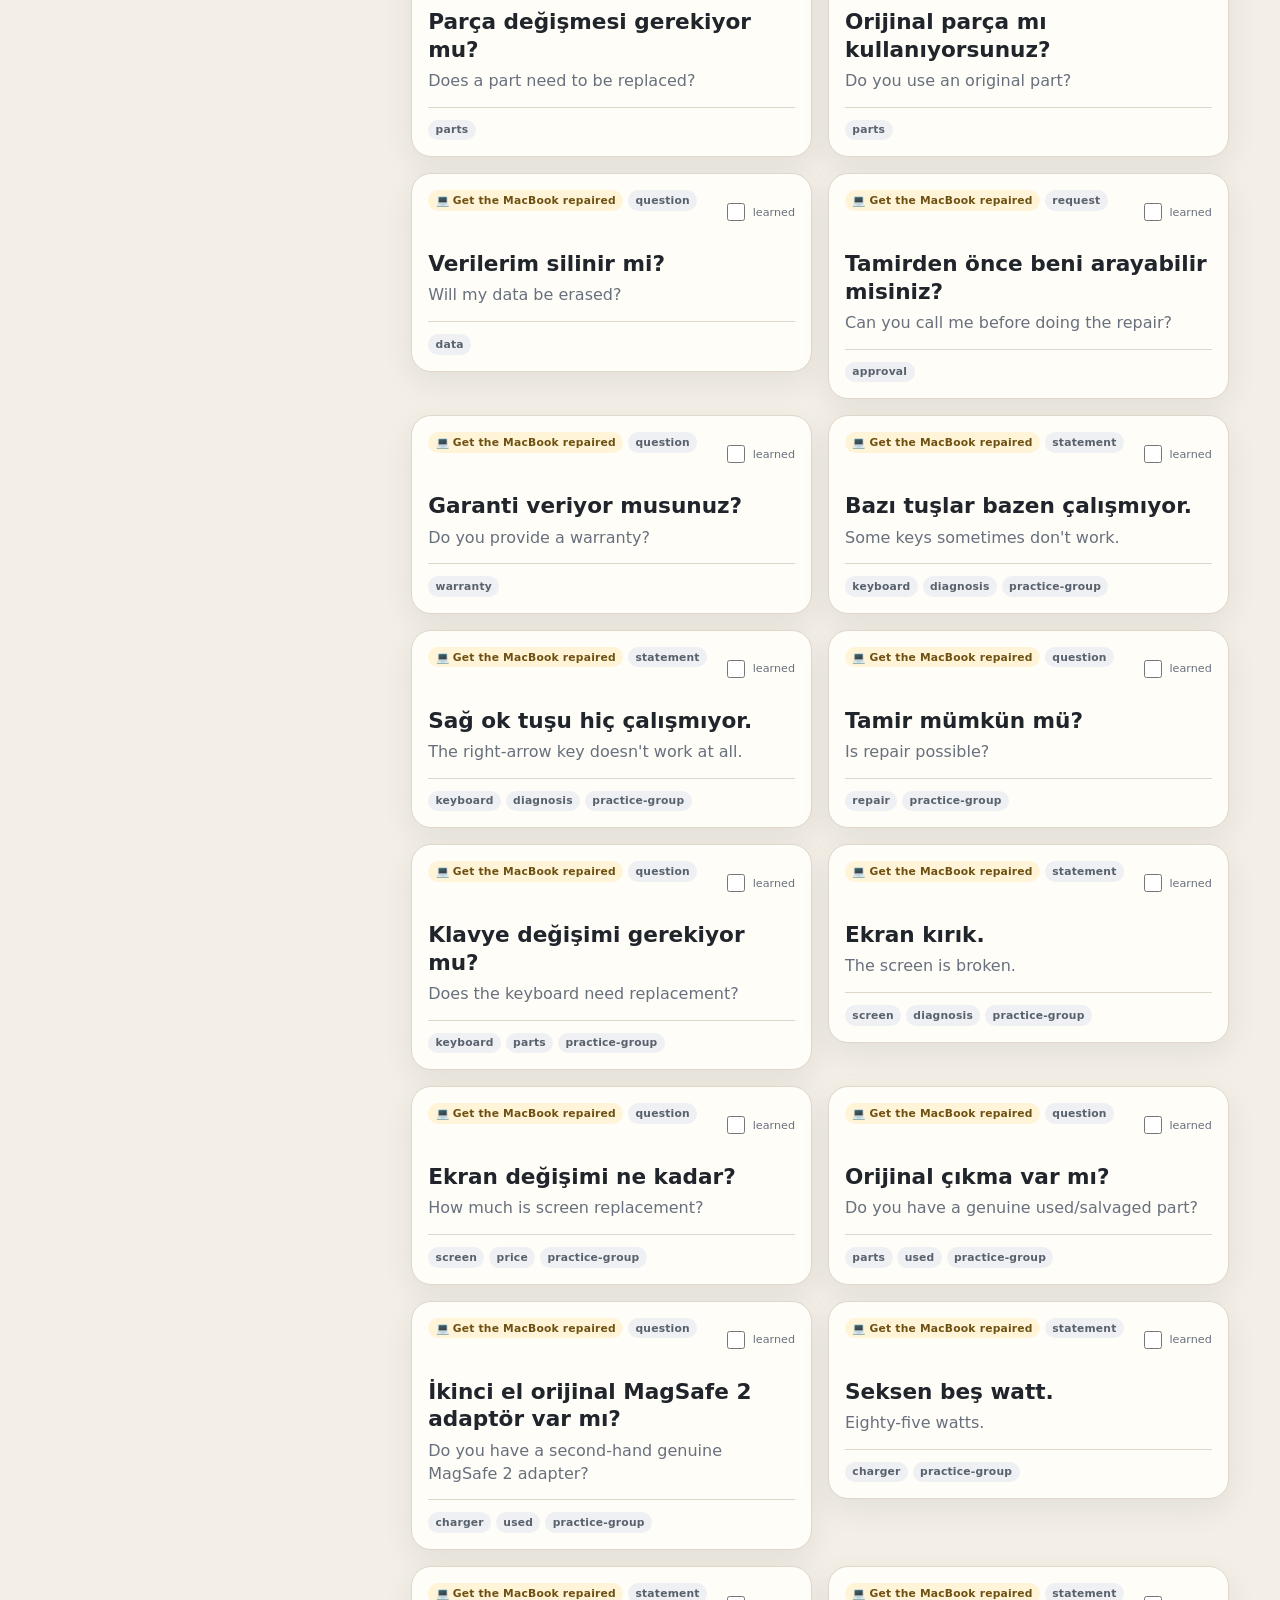
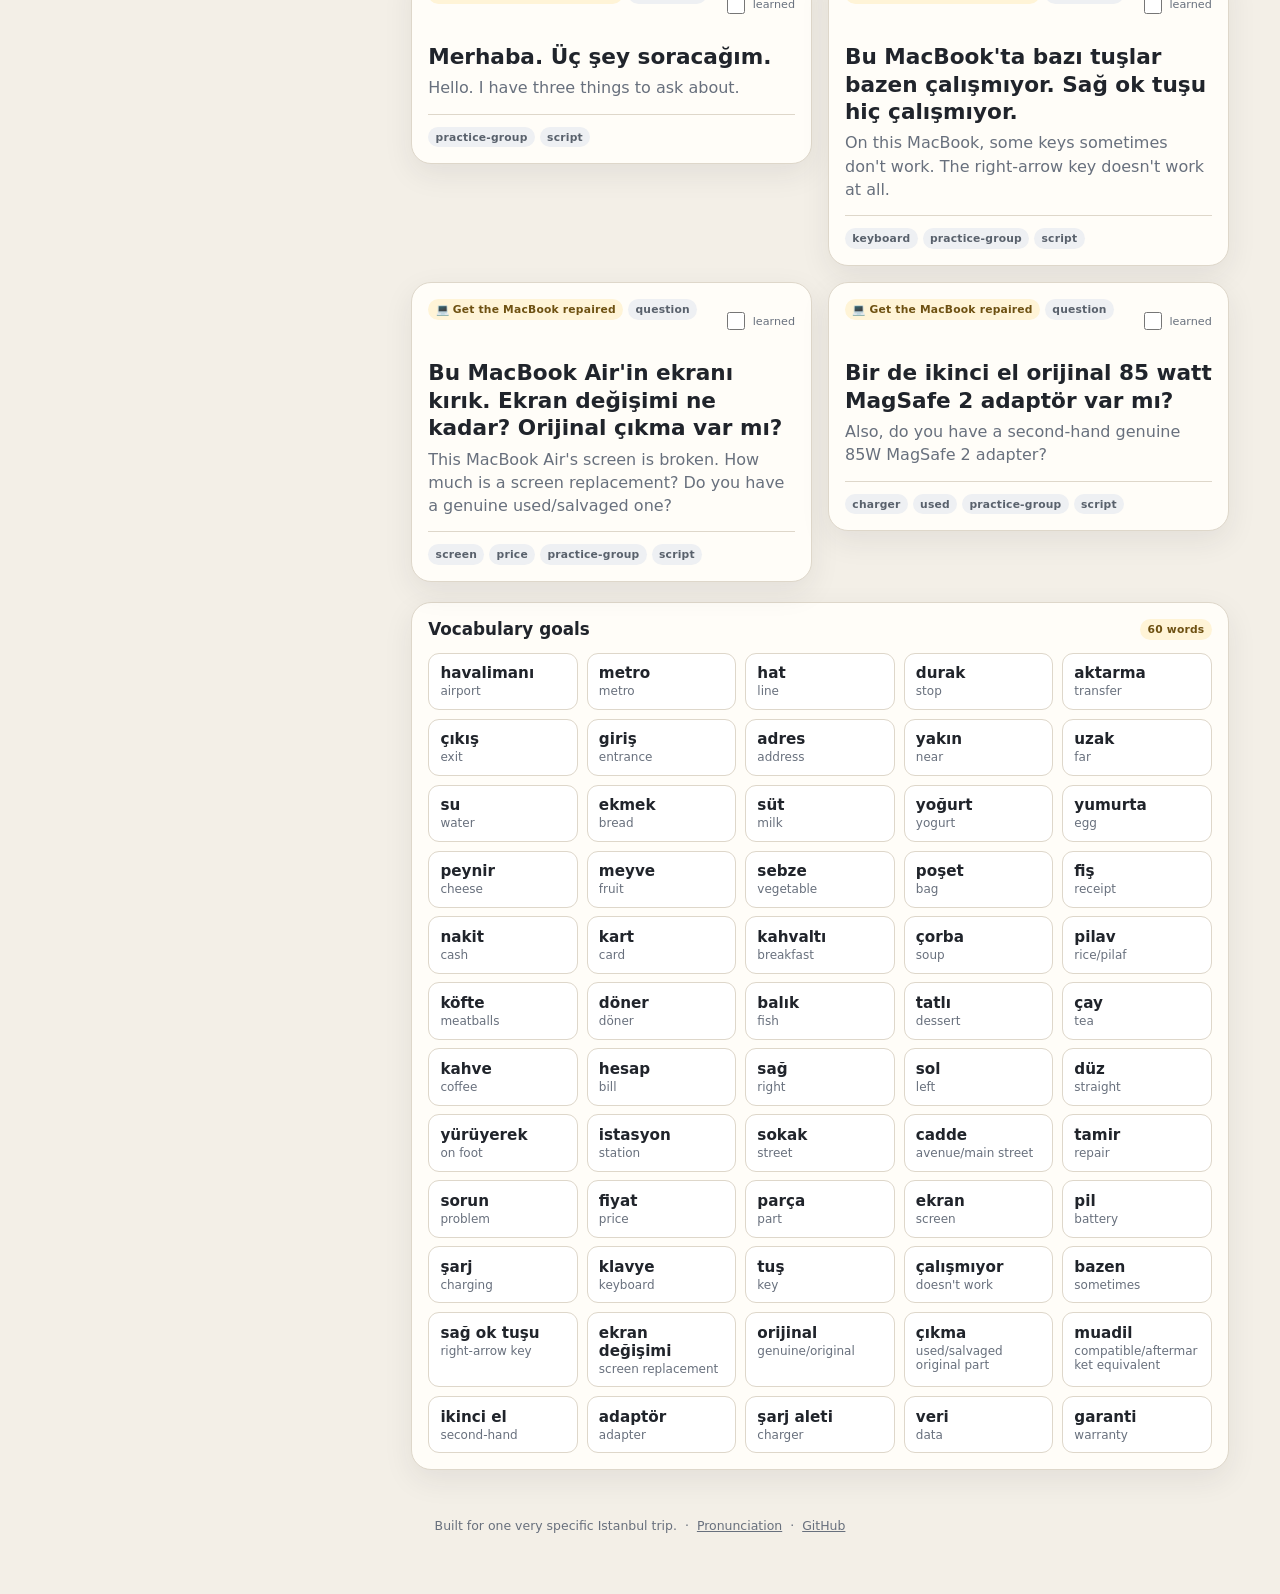
==== commit 88a3ce41: "Link pronunciation guide from phrase page" ====
--- a/index.html
+++ b/index.html
@@ -88,6 +88,8 @@
   <footer class="site-footer">
     <span>Built for one very specific Istanbul trip.</span>
     <span aria-hidden="true">·</span>
+    <a href="pronunciation.html">Pronunciation</a>
+    <span aria-hidden="true">·</span>
     <a href="https://github.com/aeirya/ten-days-in-istanbul">GitHub</a>
   </footer>
 
--- a/styles.css
+++ b/styles.css
@@ -148,6 +148,22 @@
 .phrase-footer { display: flex; flex-wrap: wrap; gap: .3rem; margin-top: .9rem; padding-top: .75rem; border-top: 1px solid var(--line); }
 .empty { padding: 2rem; text-align: center; color: var(--muted); }
 
+.visual-word {
+  color: inherit;
+  padding: .03em .12em;
+  margin: 0 -.02em;
+  border-radius: .28em;
+  box-decoration-break: clone;
+  -webkit-box-decoration-break: clone;
+}
+.visual-word-0 { background: #ffe08a; }
+.visual-word-1 { background: #bfe7dd; }
+.visual-word-2 { background: #cfdcff; }
+.visual-word-3 { background: #f6c5d3; }
+.visual-word-4 { background: #dfcdf5; }
+.visual-word-5 { background: #ffd2a8; }
+.english .visual-word { color: #3f4650; font-weight: 700; }
+
 .vocab-panel { margin-top: 1.25rem; padding: 1rem; }
 .vocab-grid {
   display: grid;
@@ -249,13 +265,8 @@
 }
 
 @media (hover: none) {
-  .mission-button:hover {
-    border-color: var(--line);
-  }
-
-  .mission-button.active:hover {
-    border-color: var(--accent);
-  }
+  .mission-button:hover { border-color: var(--line); }
+  .mission-button.active:hover { border-color: var(--accent); }
 }
 
 @media (max-width: 520px) {
@@ -275,36 +286,13 @@
     justify-content: center;
   }
 
-  main {
-    gap: .85rem;
-  }
-
-  .panel,
-  .phrase-card {
-    border-radius: 16px;
-  }
-
-  .controls,
-  .phrase-card,
-  .vocab-panel {
-    padding: .9rem;
-  }
-
-  .study-toolbar {
-    min-height: 2.75rem;
-  }
-
-  .phrase-grid {
-    gap: .8rem;
-  }
-
-  .phrase-head {
-    flex-wrap: wrap;
-  }
-
-  .learned-control {
-    margin-left: auto;
-  }
+  main { gap: .85rem; }
+  .panel, .phrase-card { border-radius: 16px; }
+  .controls, .phrase-card, .vocab-panel { padding: .9rem; }
+  .study-toolbar { min-height: 2.75rem; }
+  .phrase-grid { gap: .8rem; }
+  .phrase-head { flex-wrap: wrap; }
+  .learned-control { margin-left: auto; }
 }
 
 @media (max-width: 360px) {
@@ -313,7 +301,5 @@
     grid-template-columns: 1fr;
   }
 
-  .toggle {
-    width: 100%;
-  }
-}
+  .toggle { width: 100%; }
+}
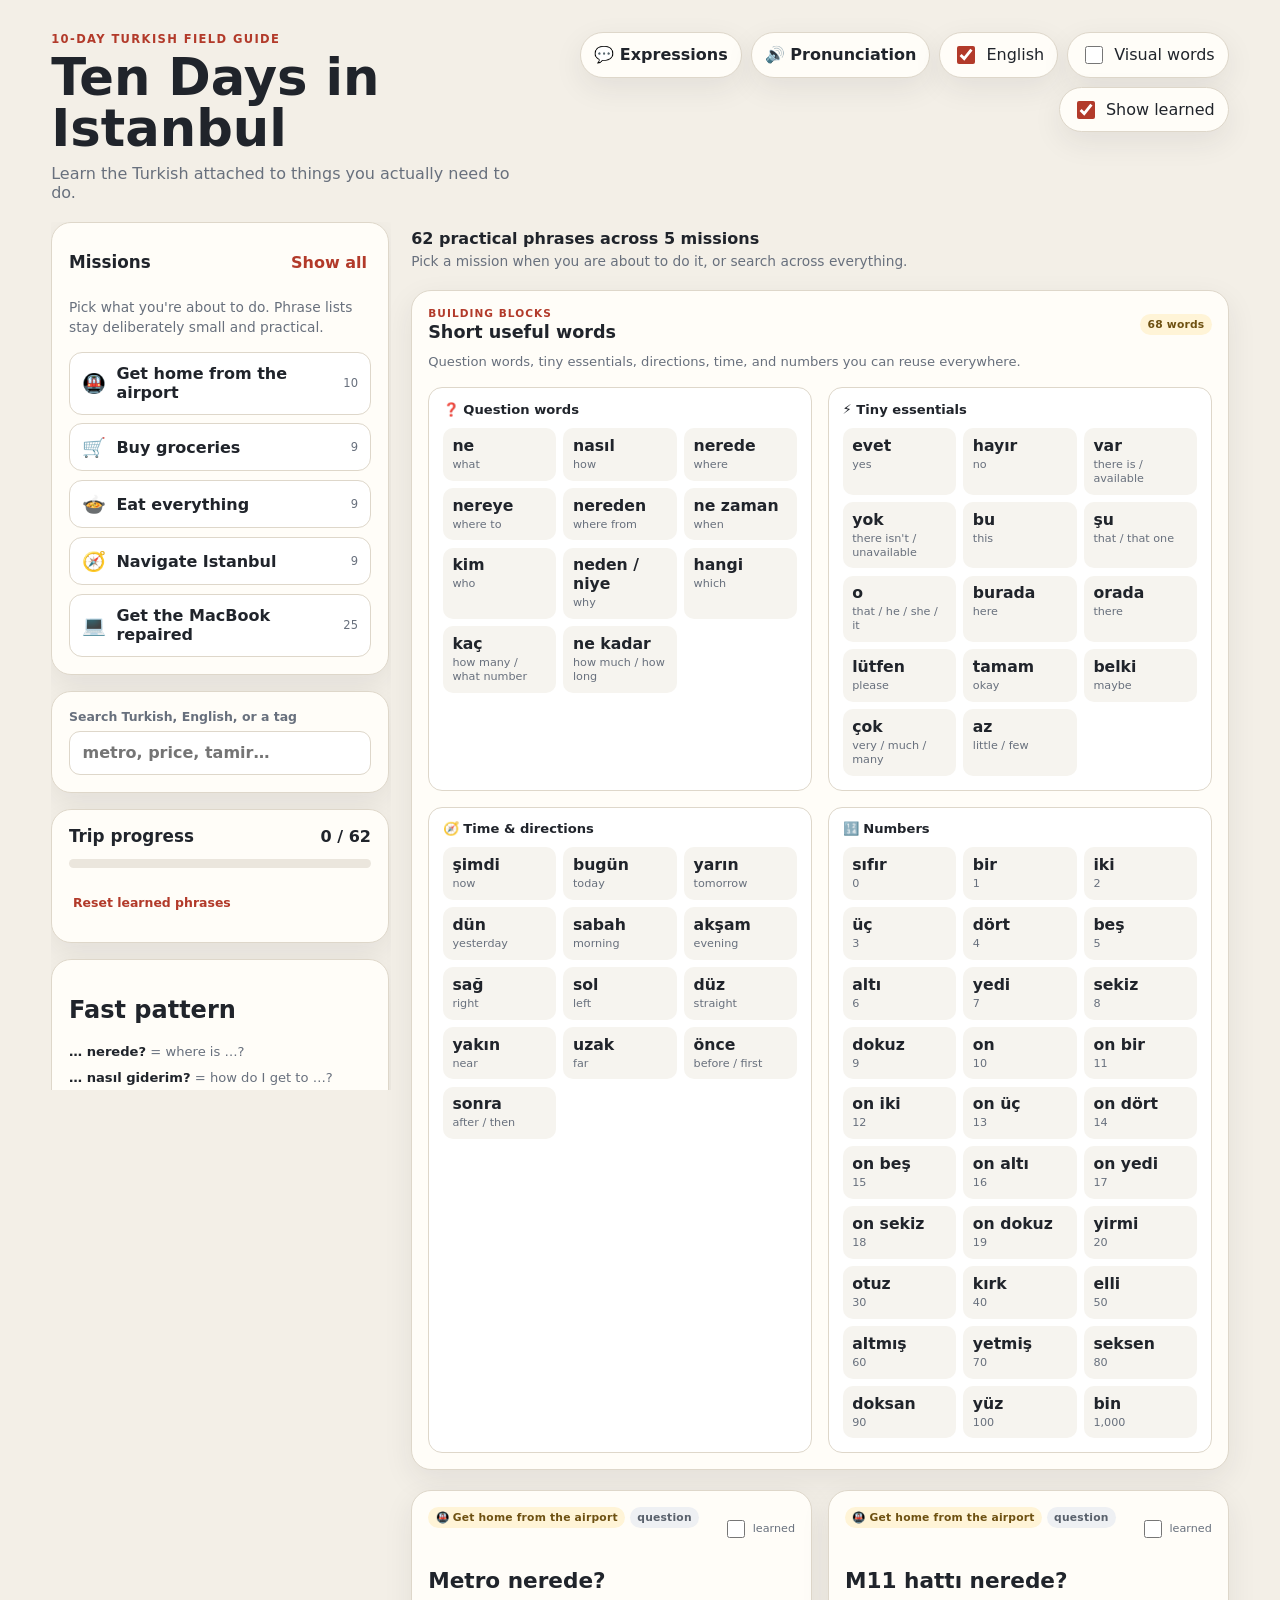
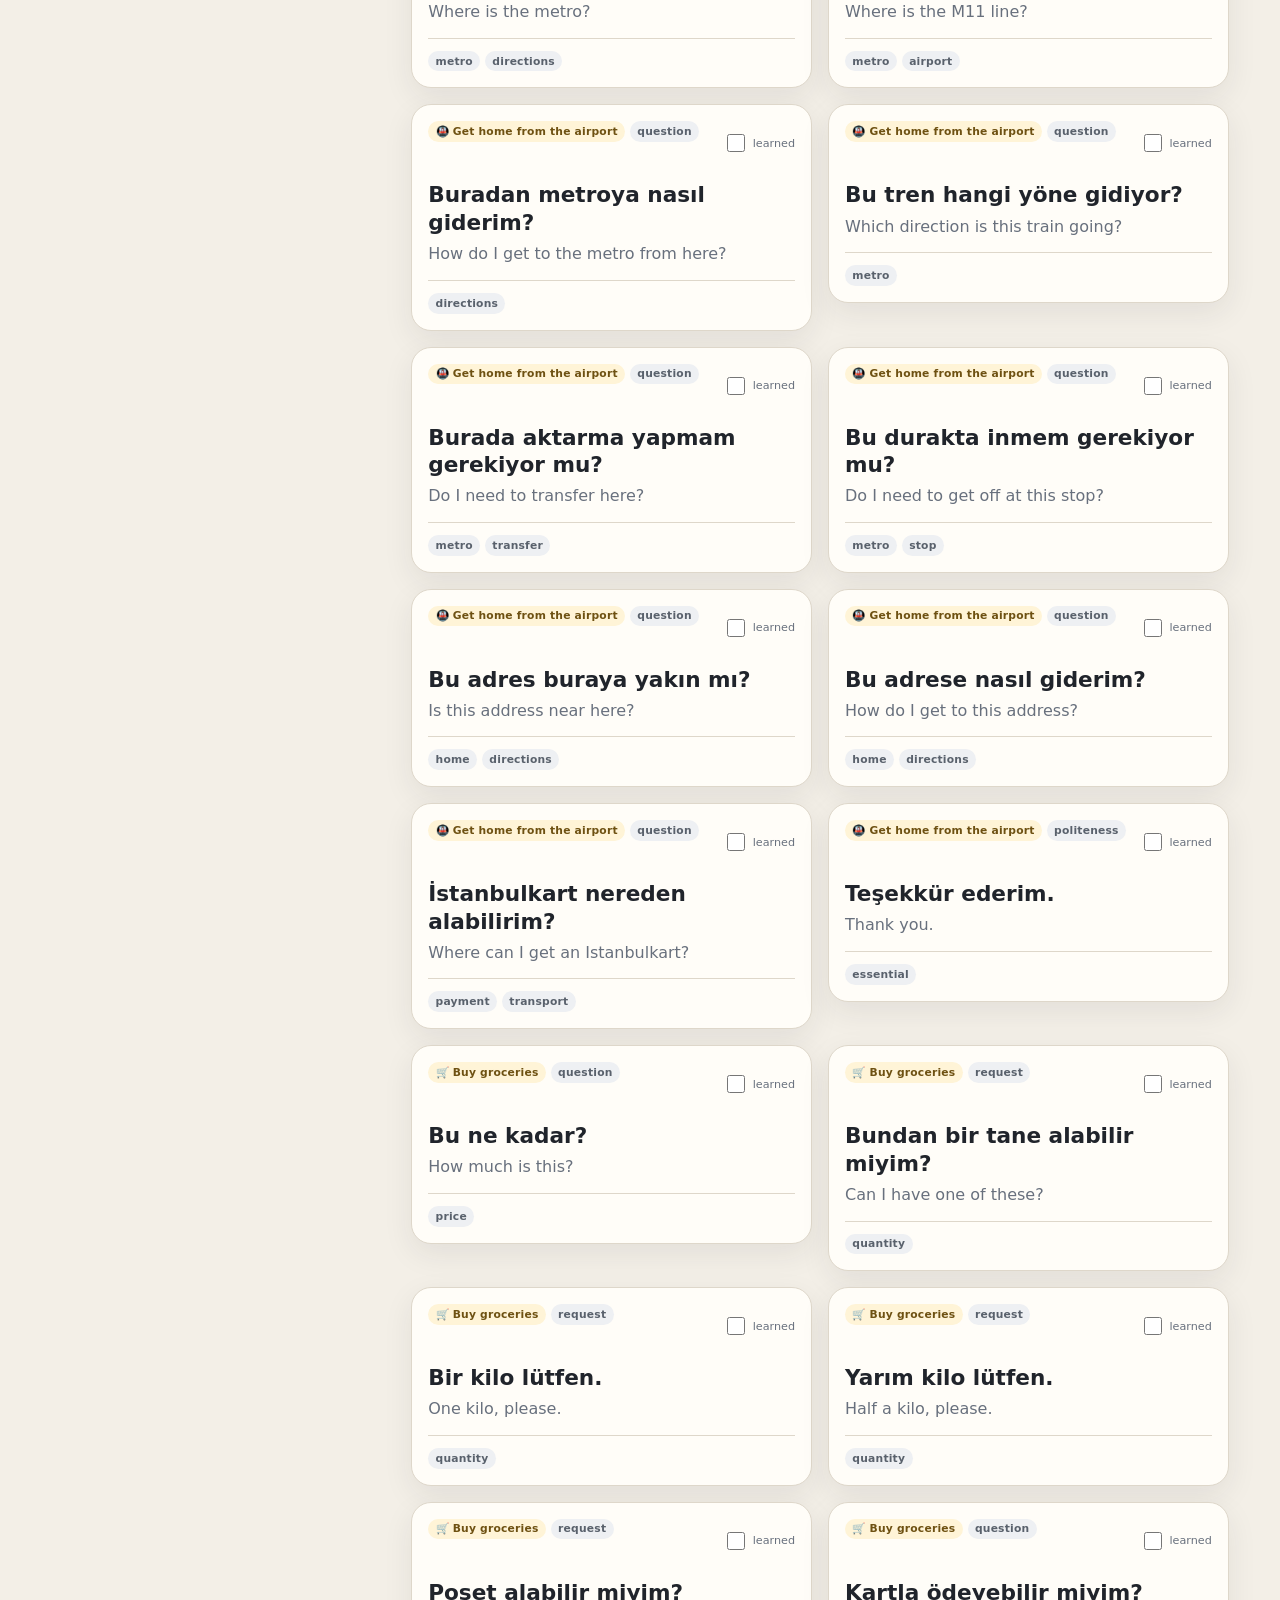
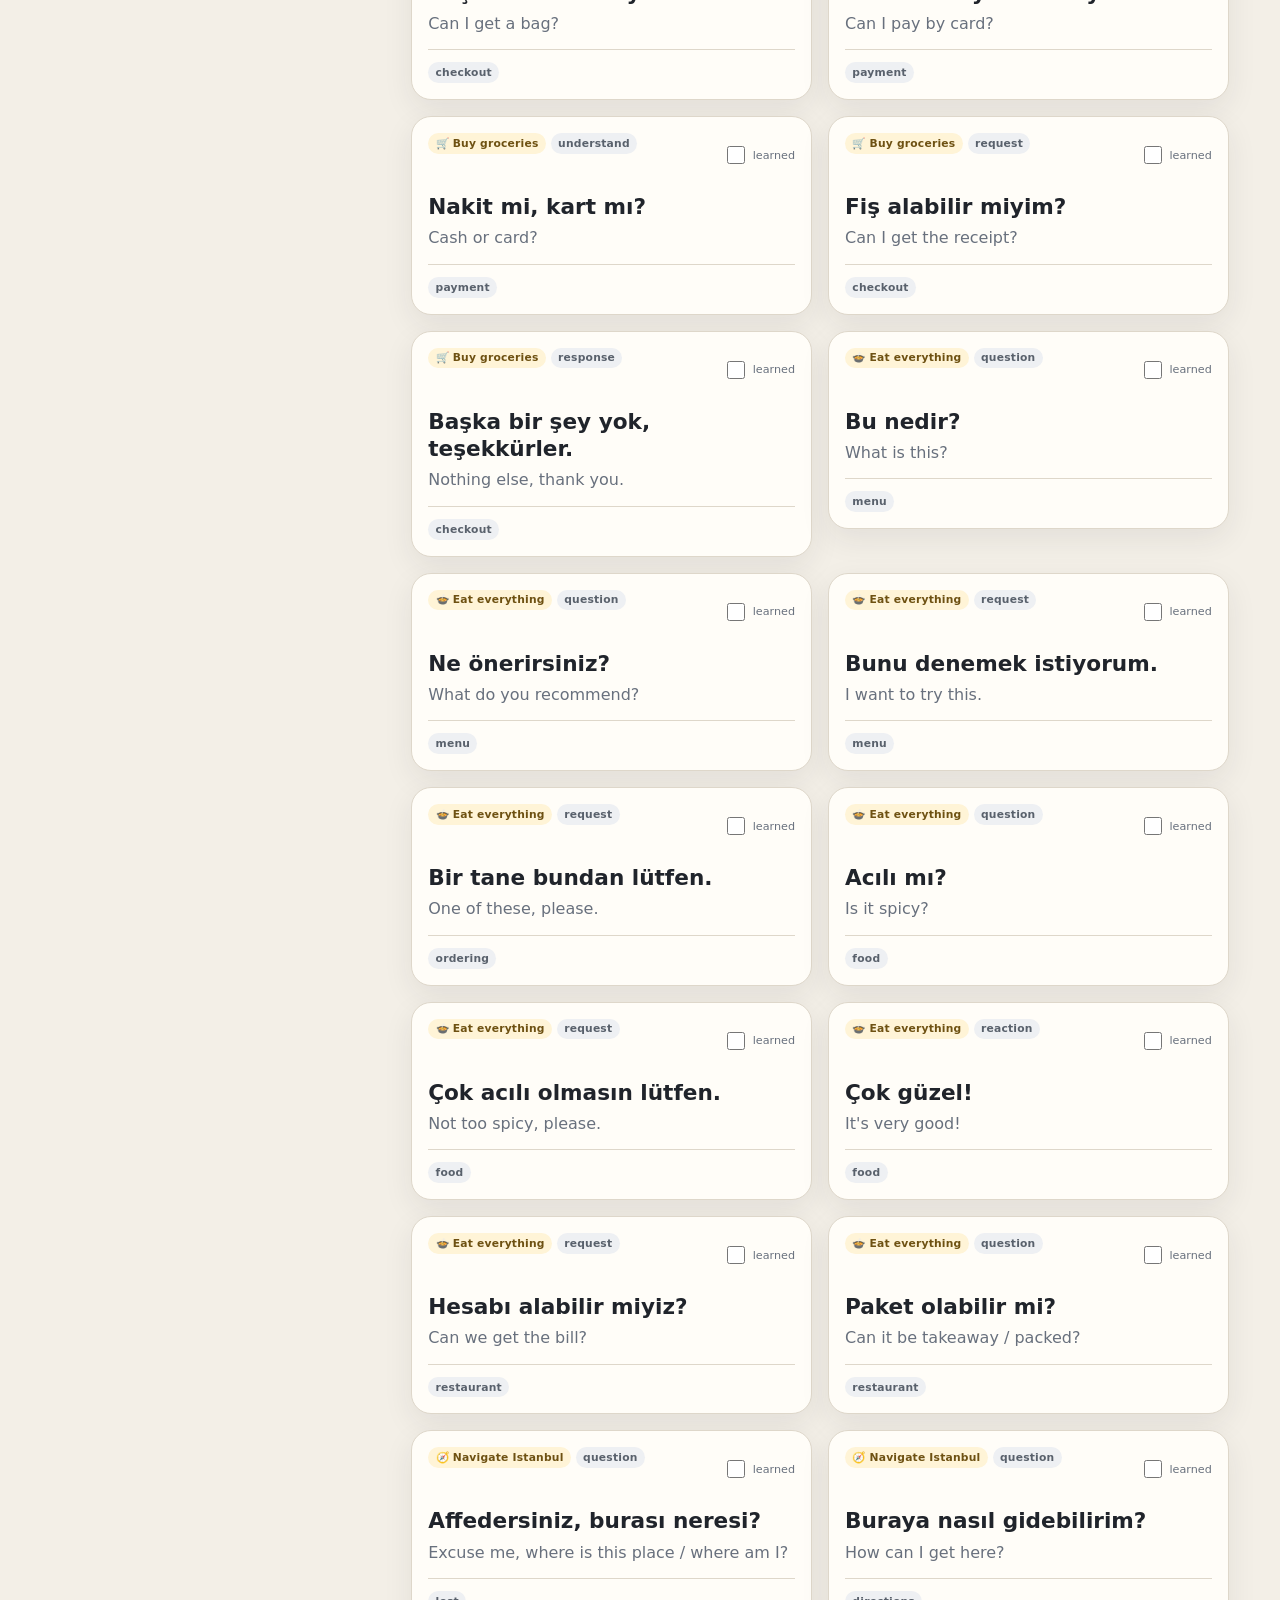
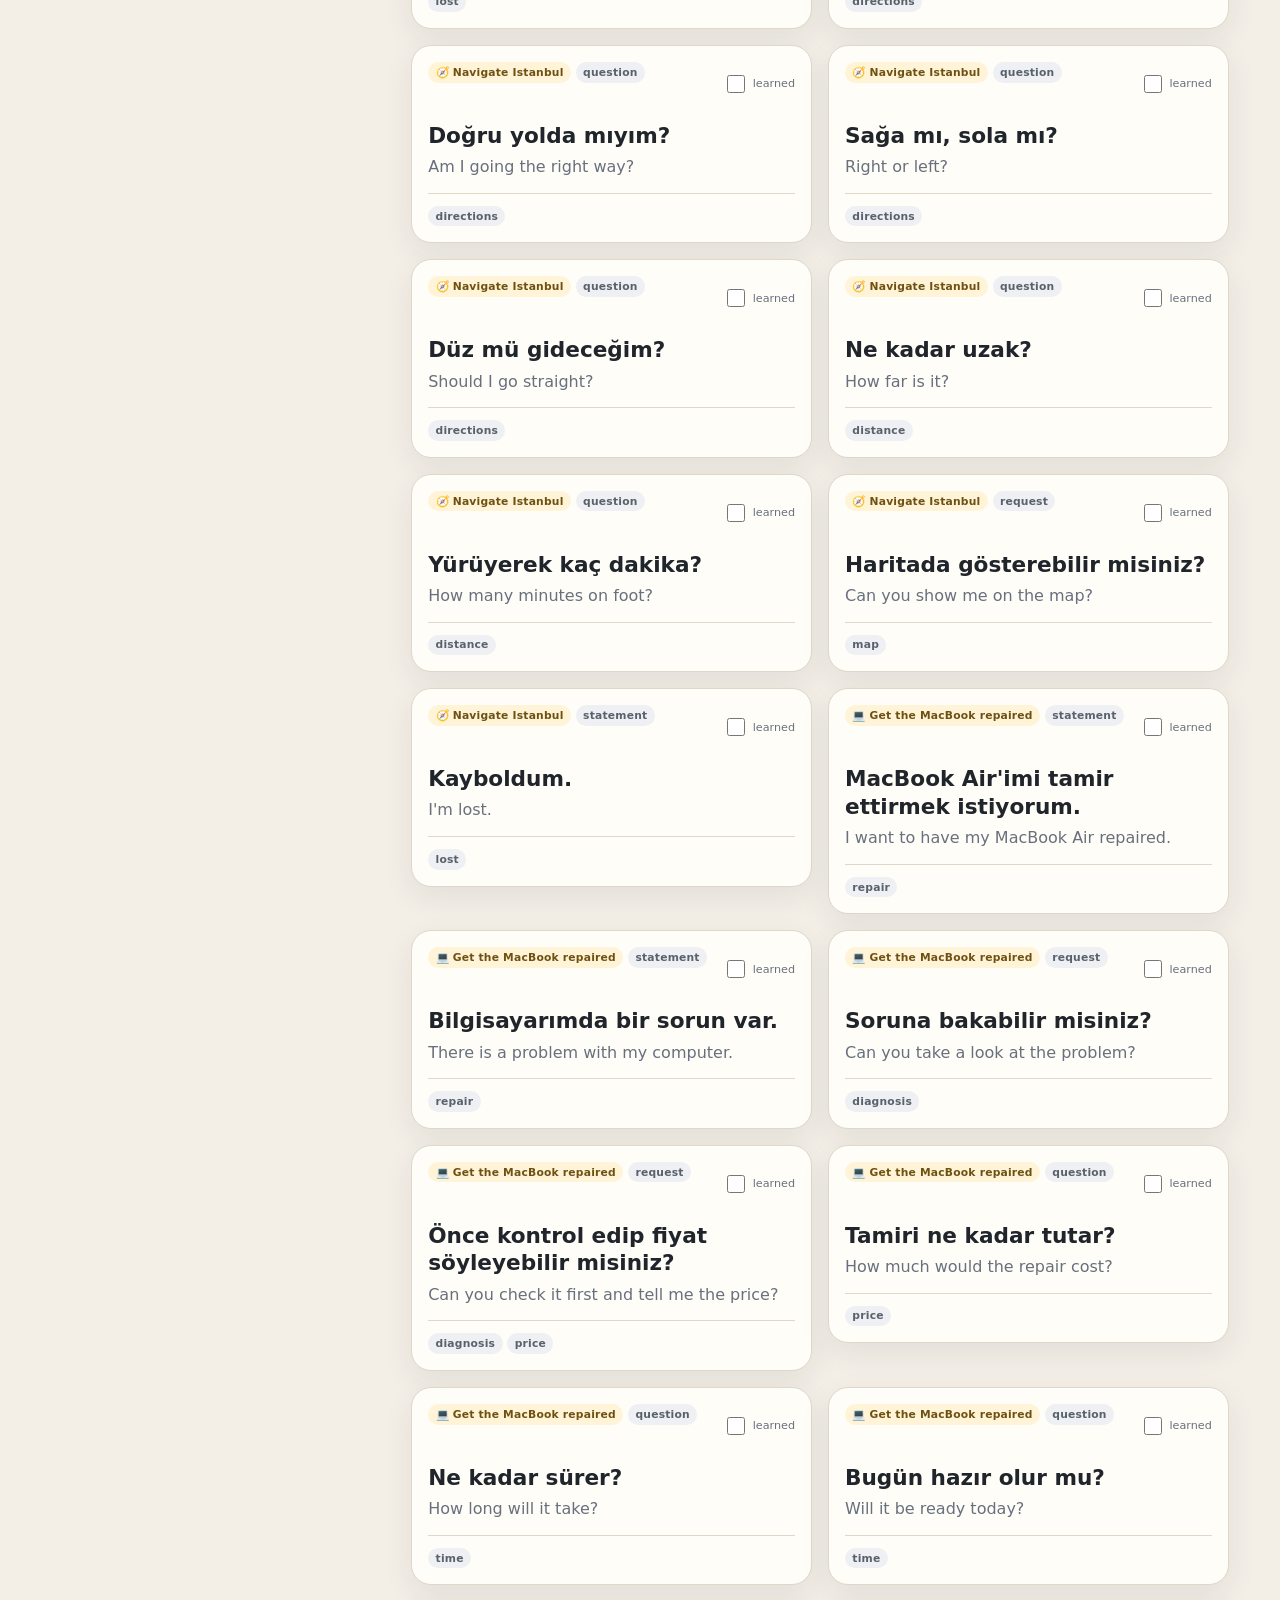
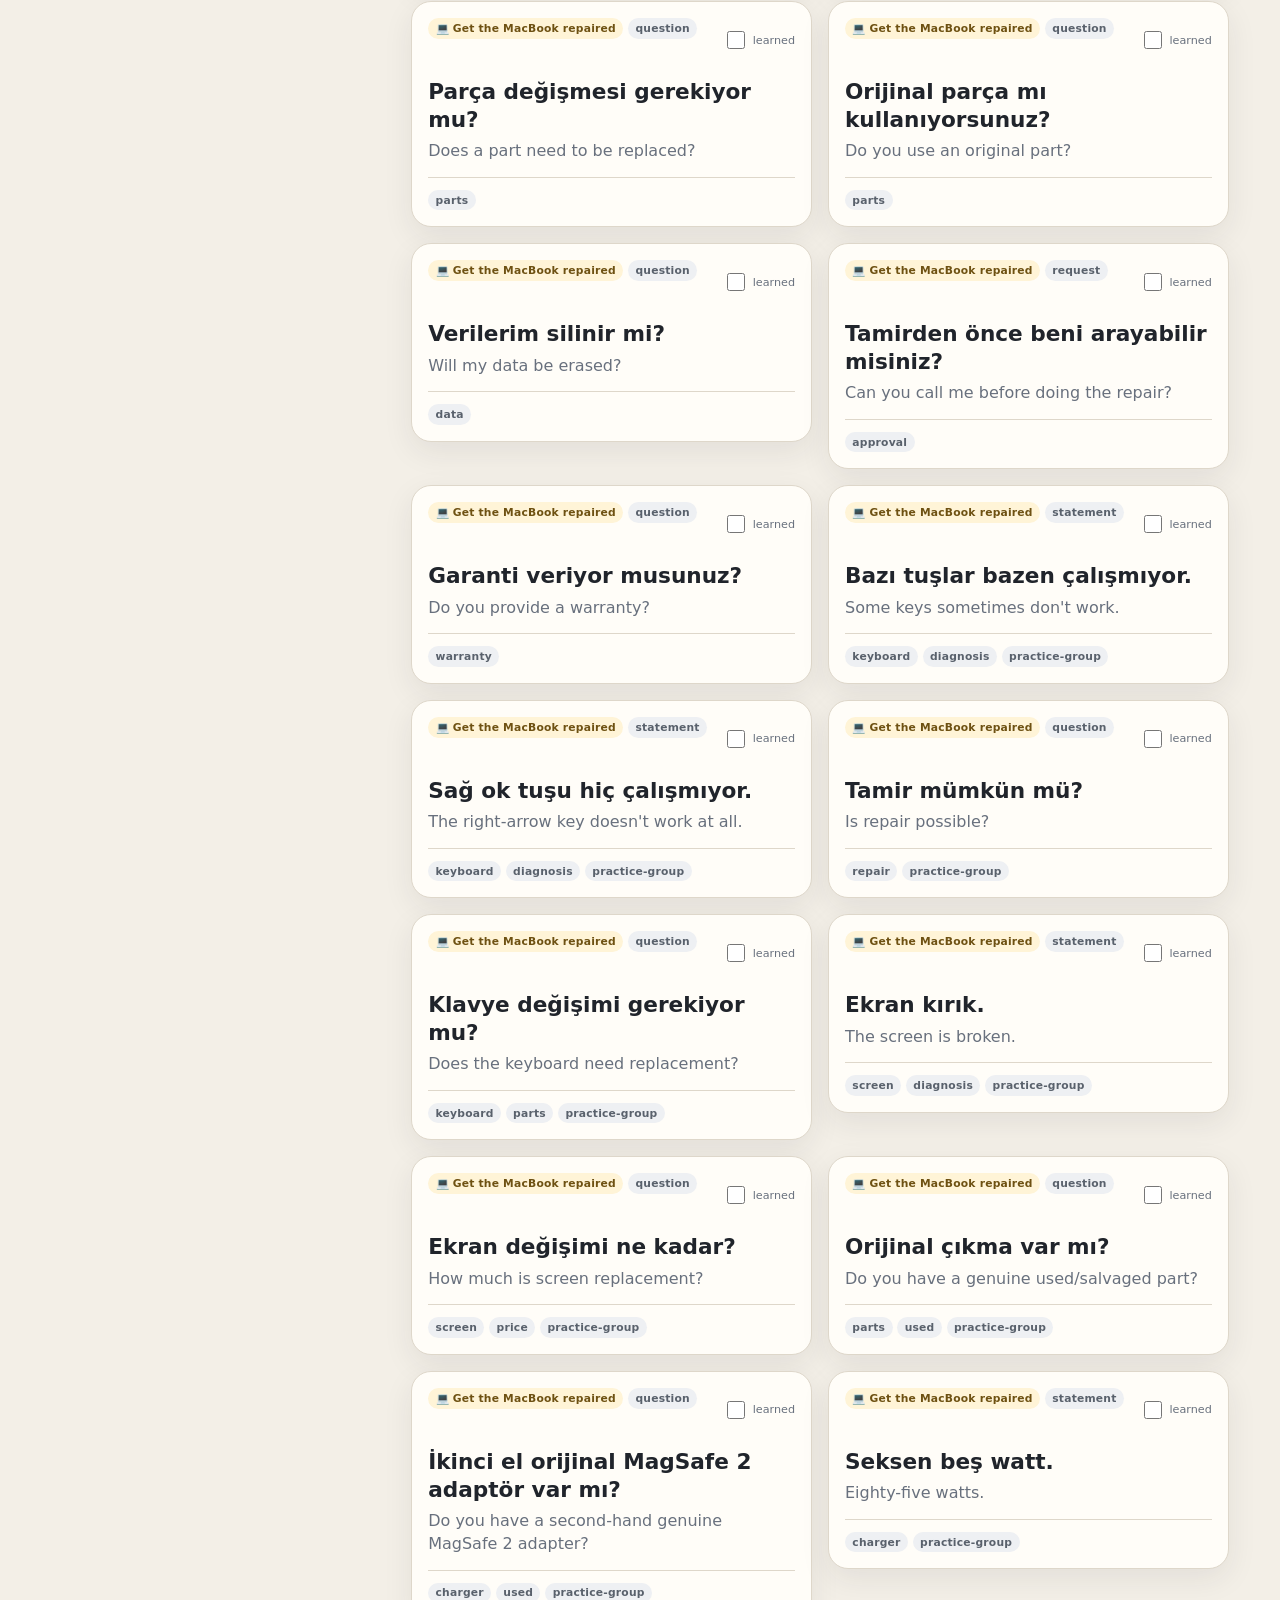
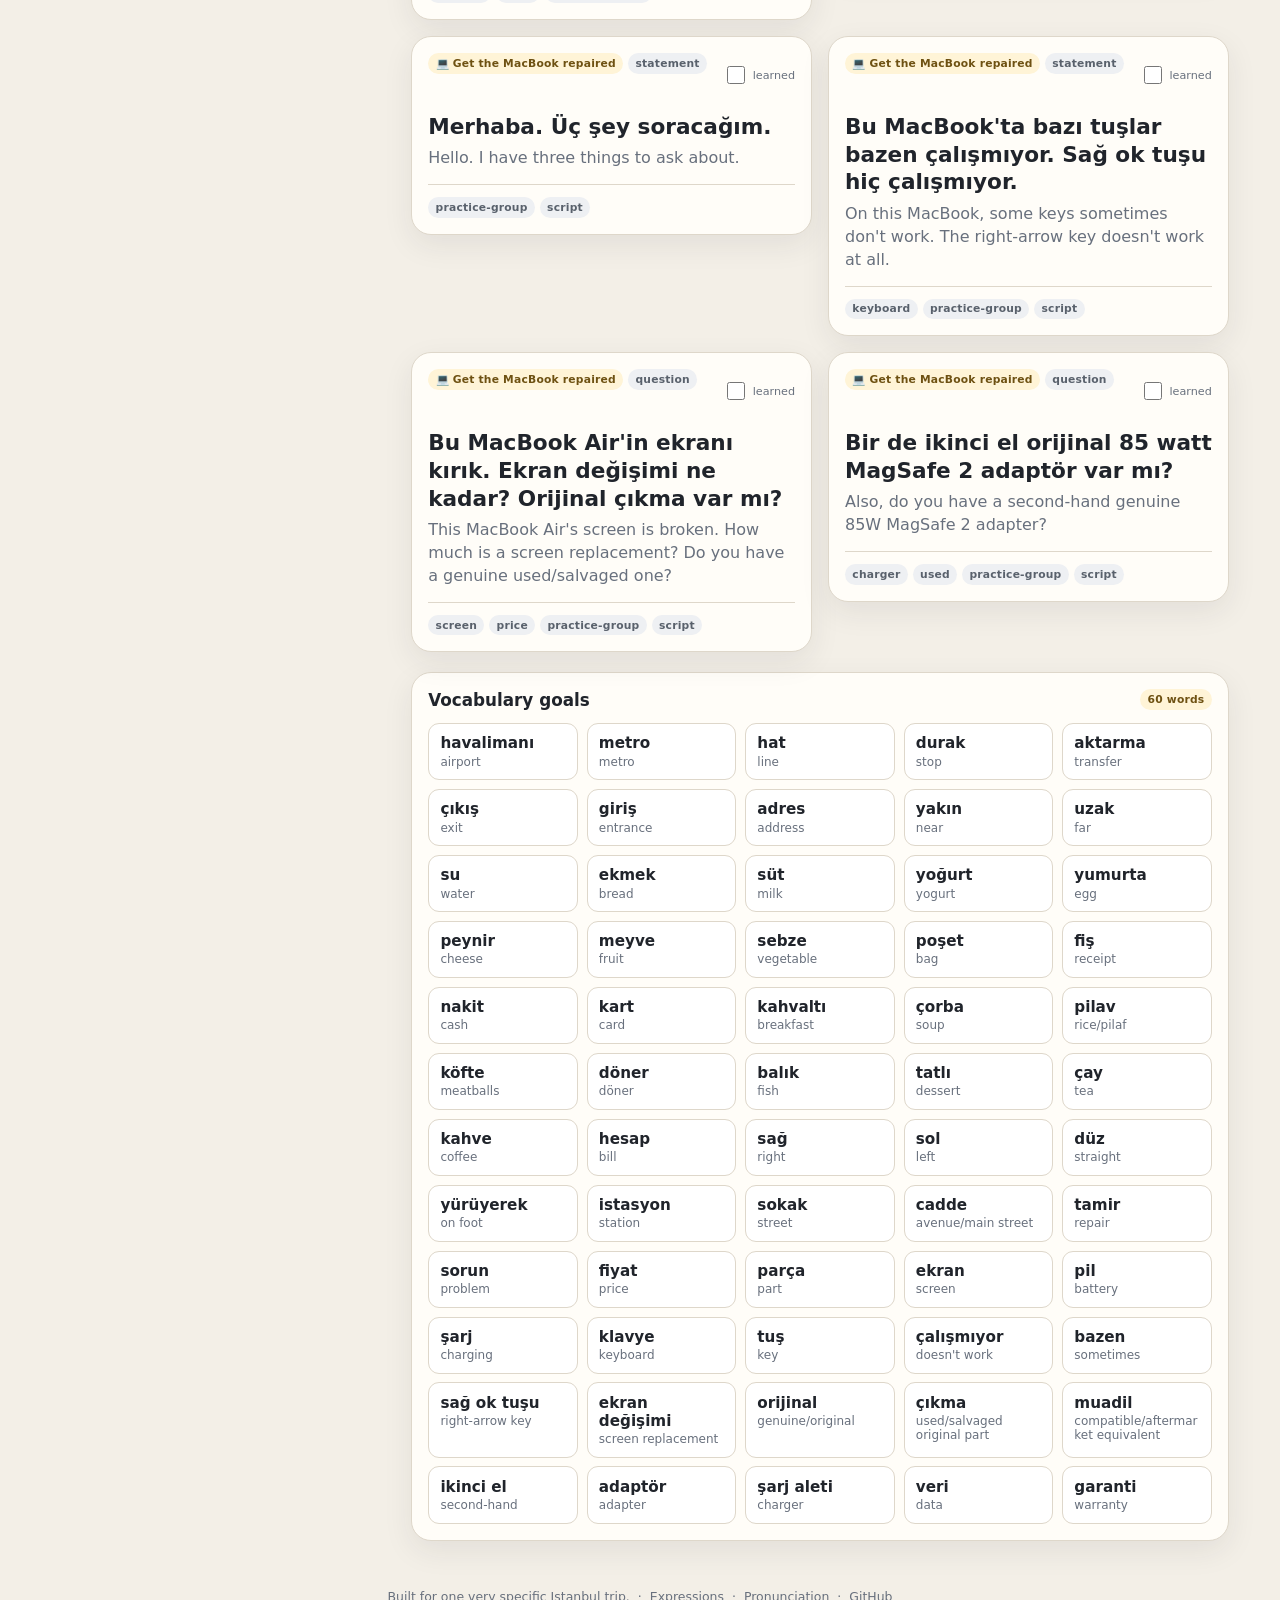
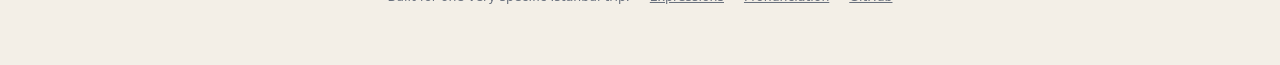
==== commit 8648cd14: "Link useful expressions guide from main page" ====
--- a/index.html
+++ b/index.html
@@ -16,6 +16,8 @@
       <p class="subtitle">Learn the Turkish attached to things you actually need to do.</p>
     </div>
     <div class="topbar-actions">
+      <a class="toggle" style="color:inherit;text-decoration:none;font-weight:750" href="expressions.html">💬 Expressions</a>
+      <a class="toggle" style="color:inherit;text-decoration:none;font-weight:750" href="pronunciation.html">🔊 Pronunciation</a>
       <label class="toggle"><input id="translationsToggle" type="checkbox" checked><span>English</span></label>
       <label class="toggle"><input id="visualToggle" type="checkbox"><span>Visual words</span></label>
       <label class="toggle"><input id="learnedToggle" type="checkbox" checked><span>Show learned</span></label>
@@ -88,6 +90,8 @@
   <footer class="site-footer">
     <span>Built for one very specific Istanbul trip.</span>
     <span aria-hidden="true">·</span>
+    <a href="expressions.html">Expressions</a>
+    <span aria-hidden="true">·</span>
     <a href="pronunciation.html">Pronunciation</a>
     <span aria-hidden="true">·</span>
     <a href="https://github.com/aeirya/ten-days-in-istanbul">GitHub</a>
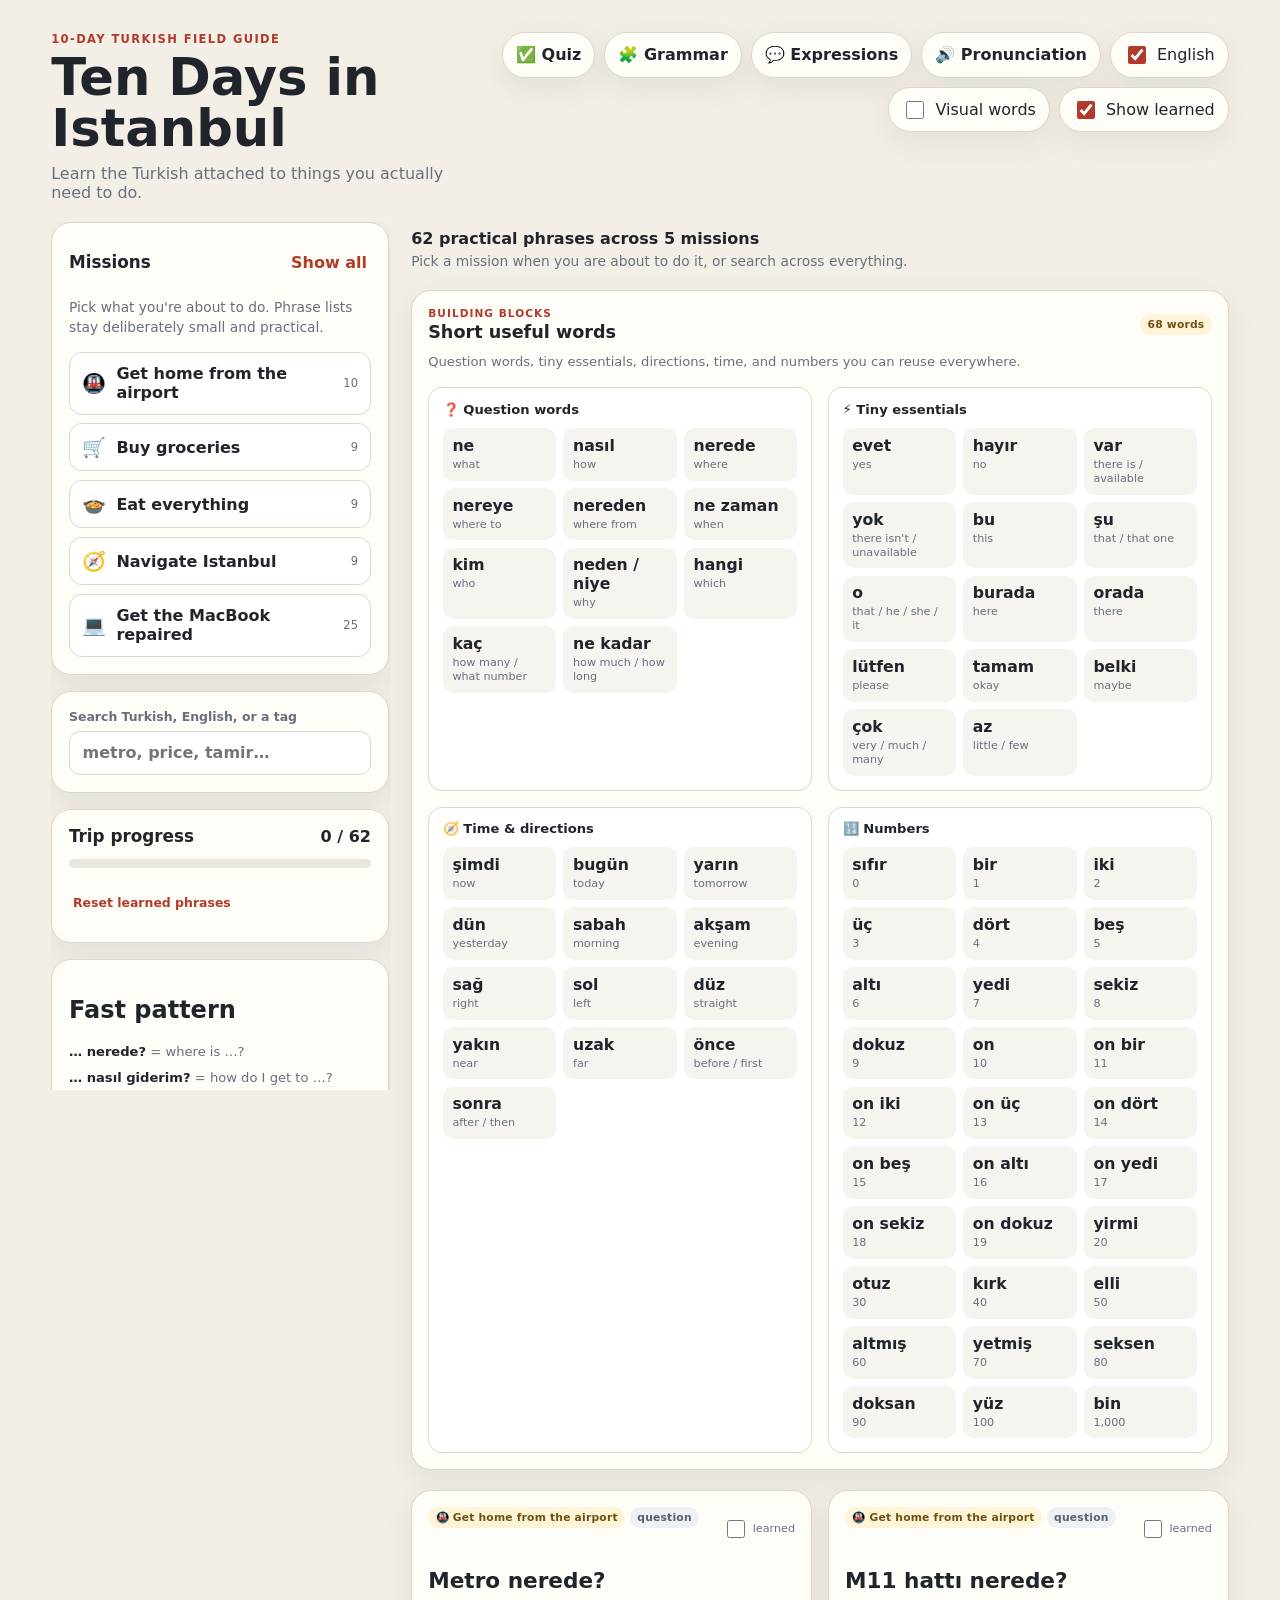
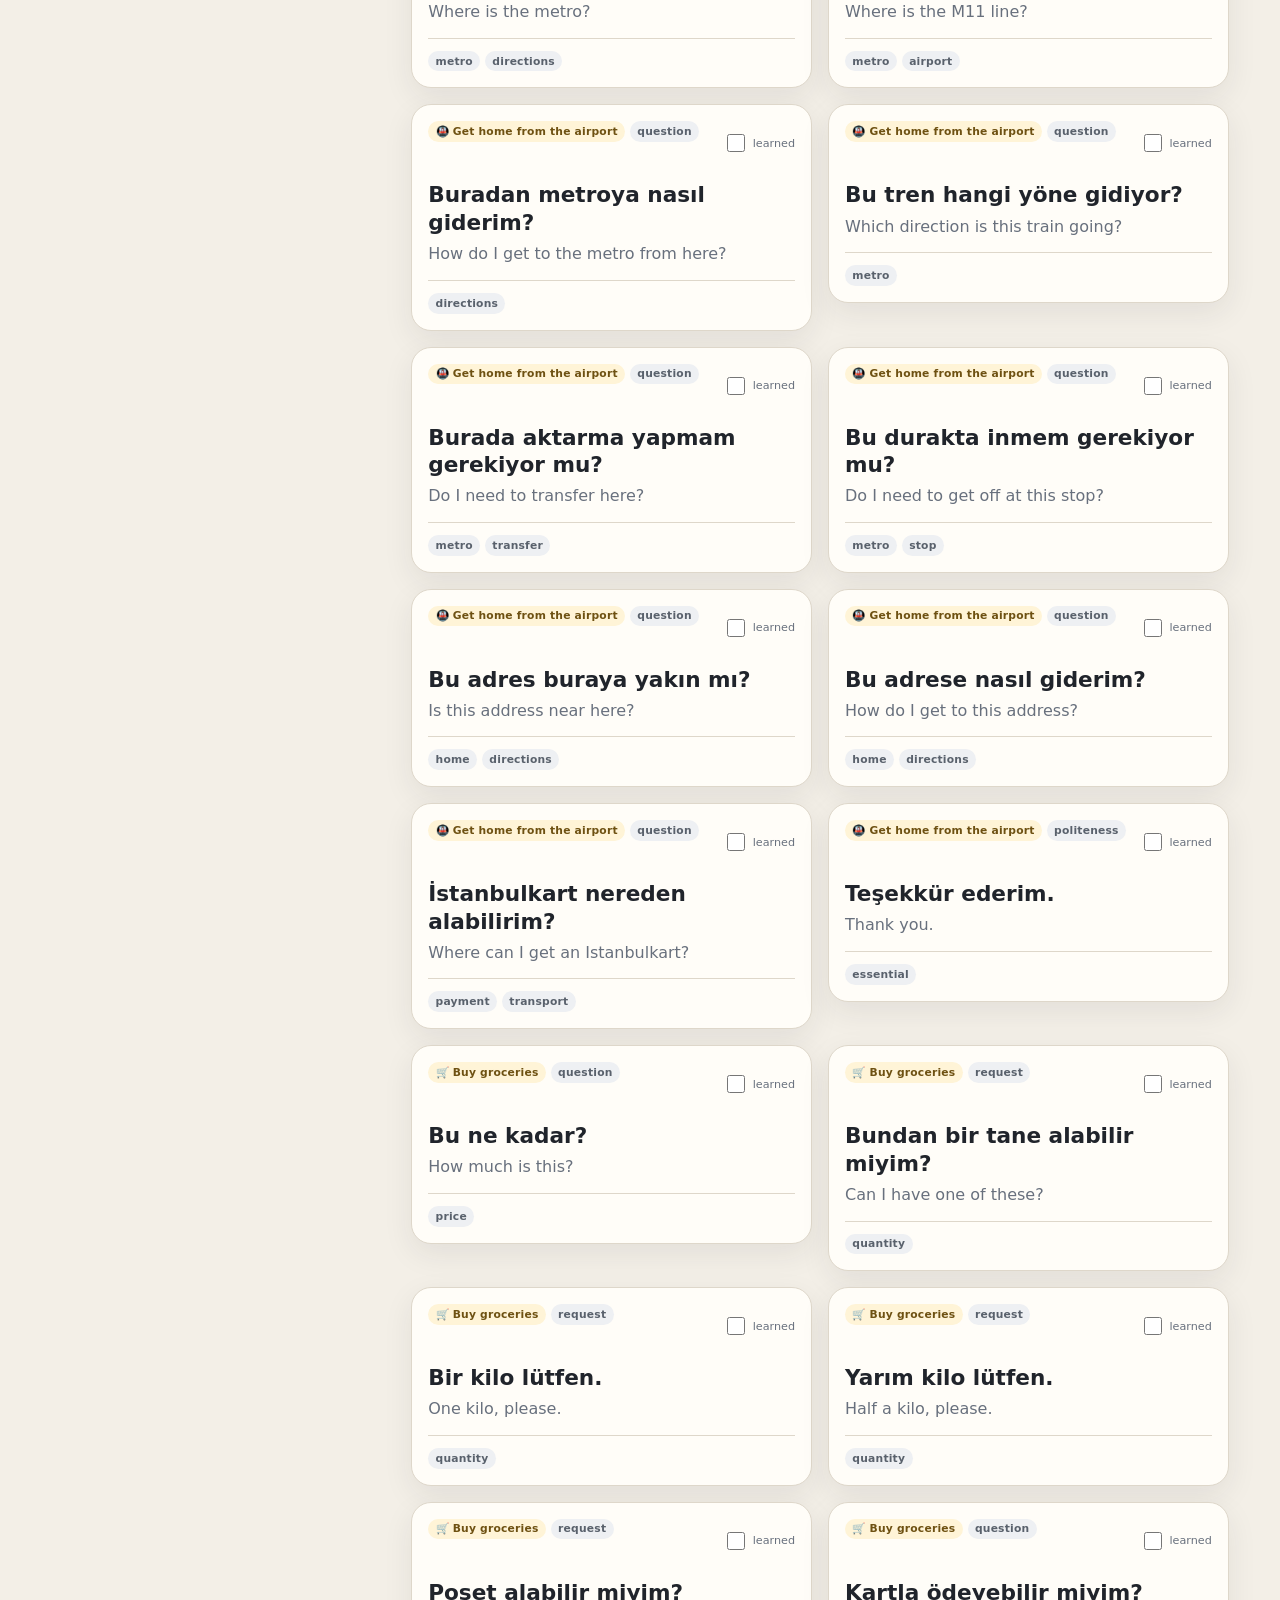
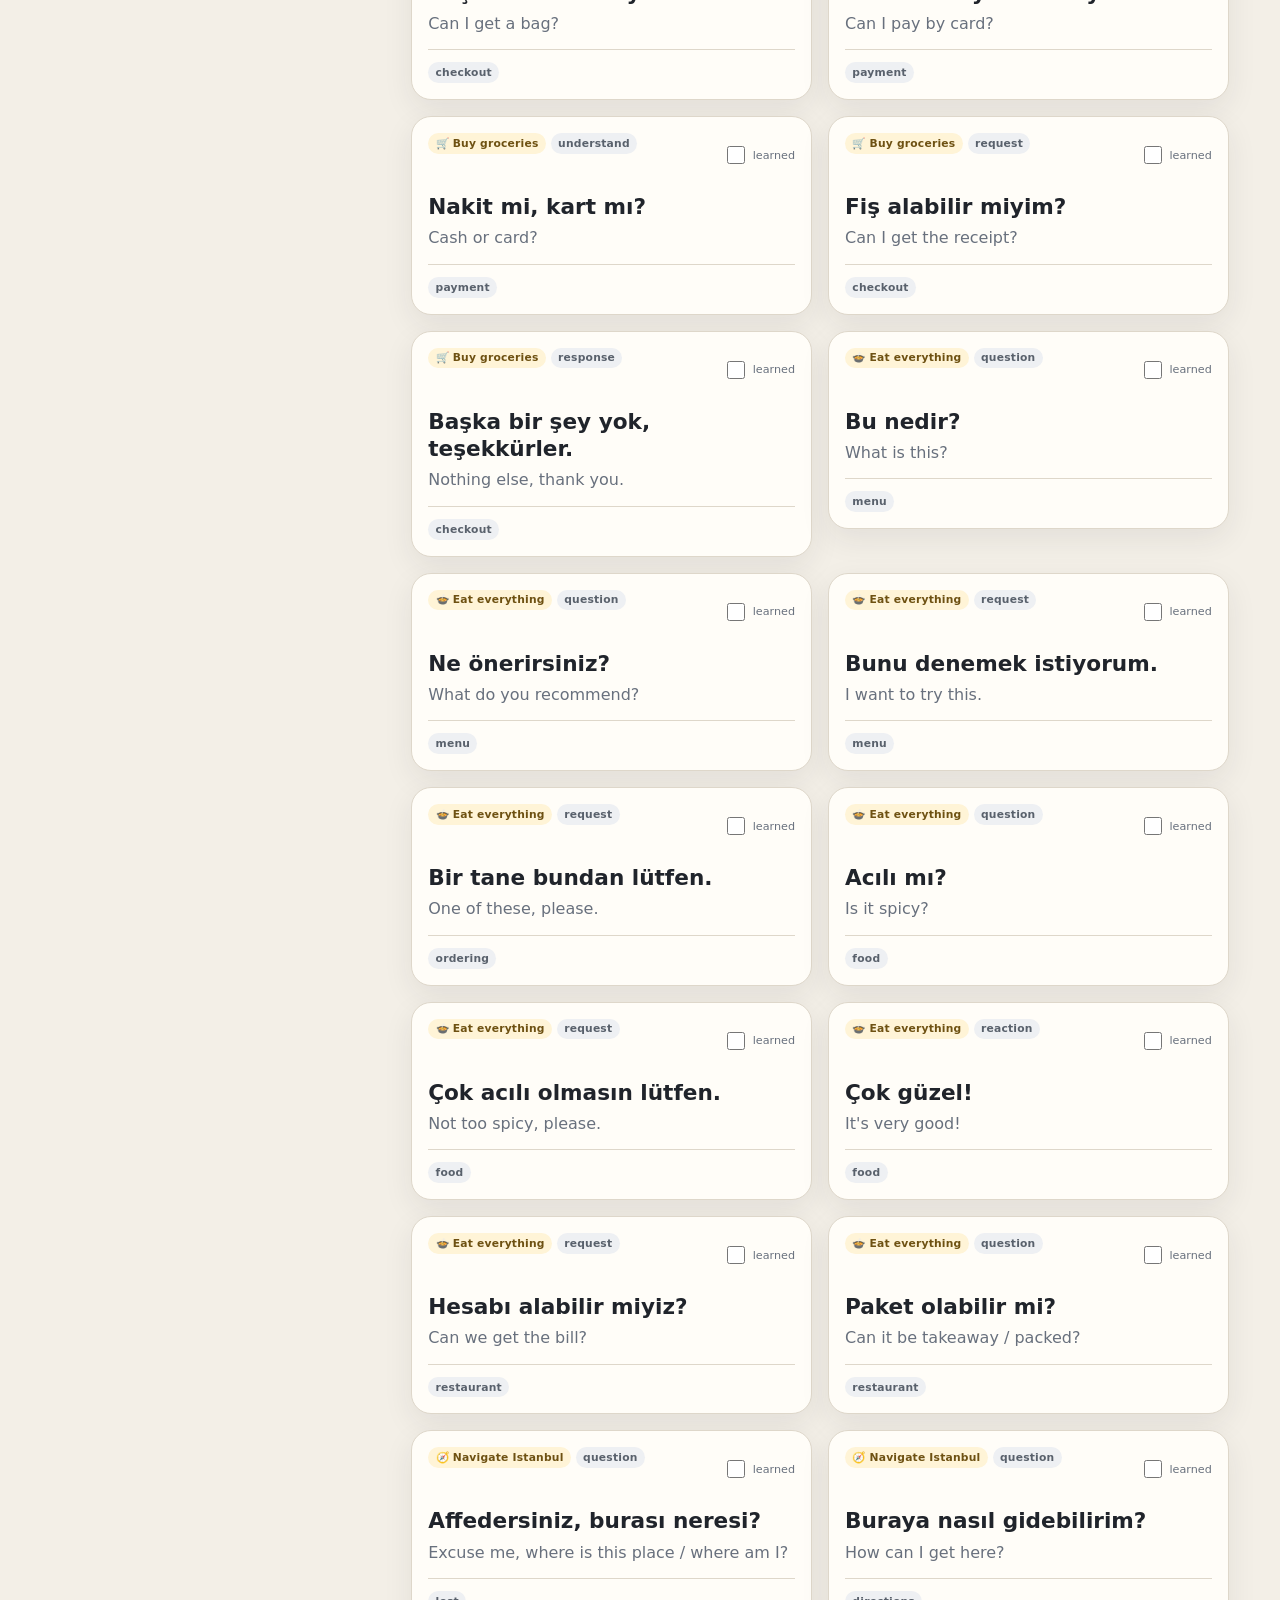
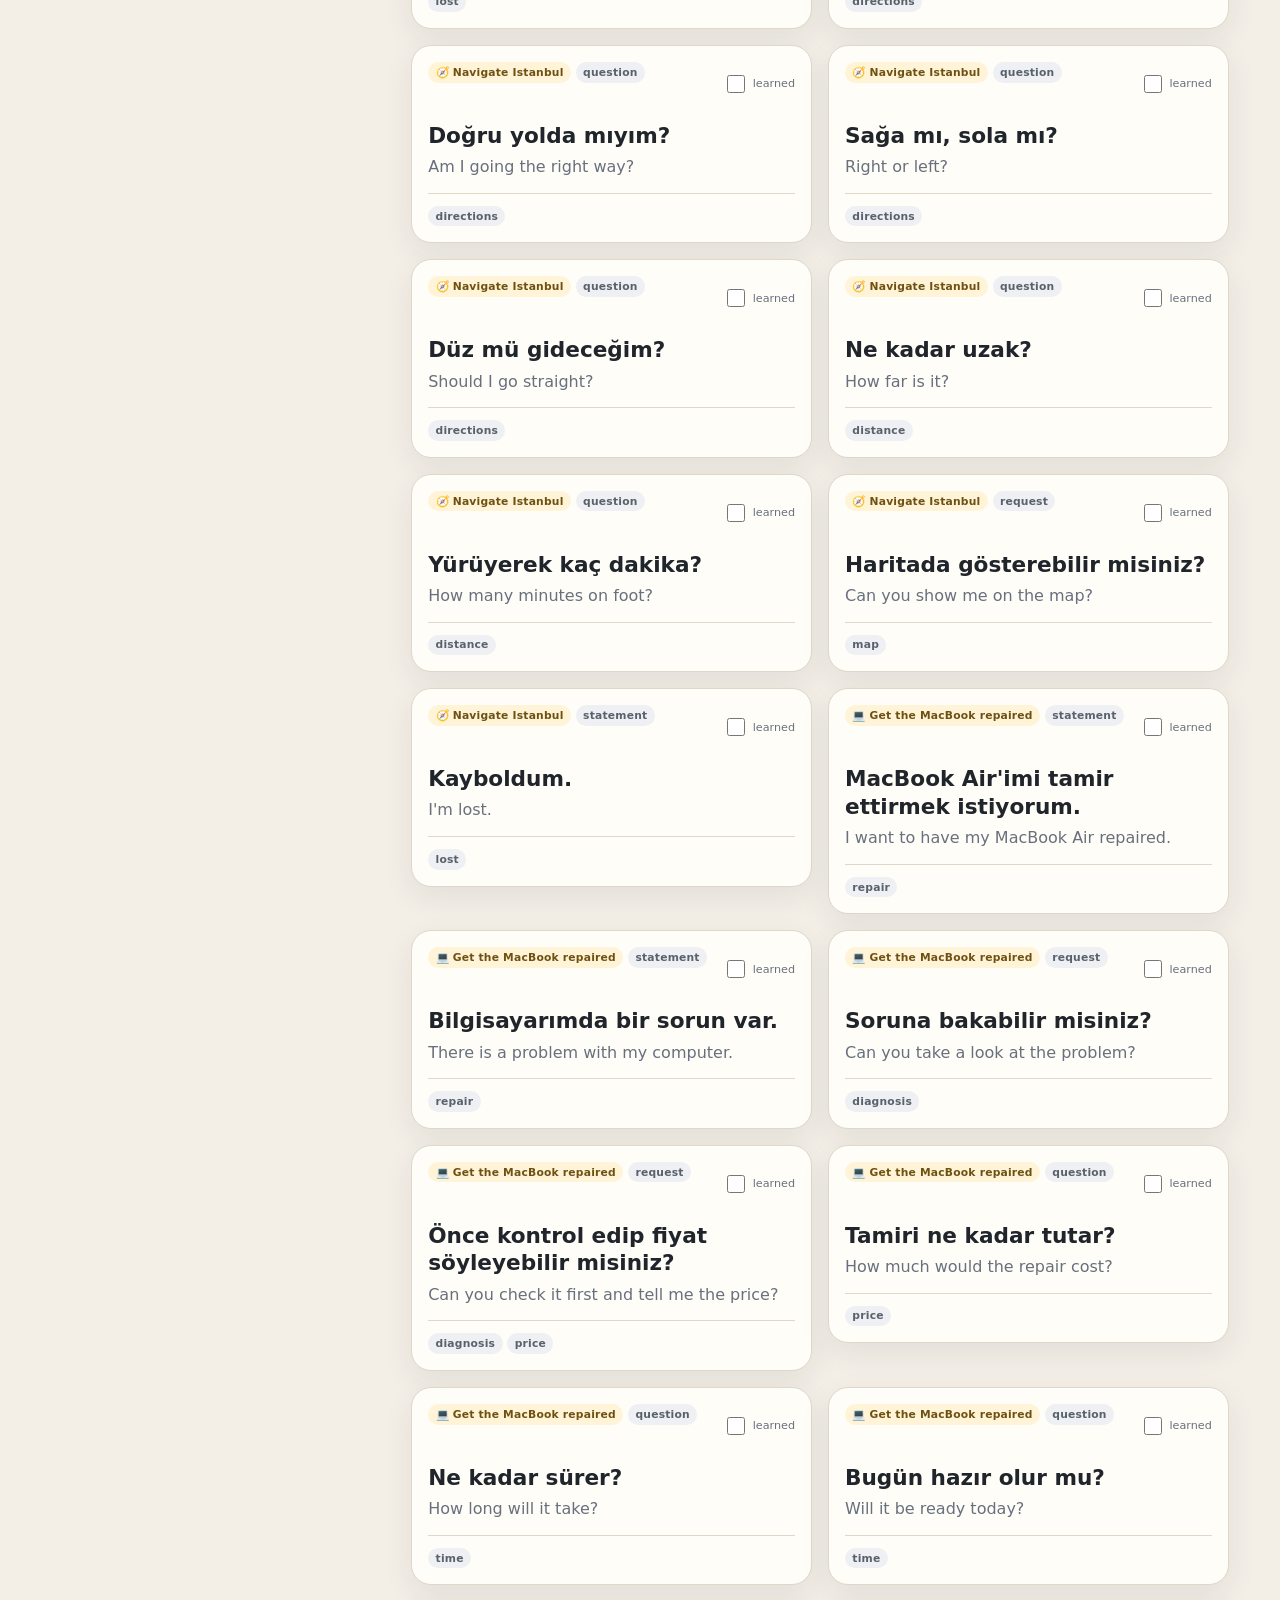
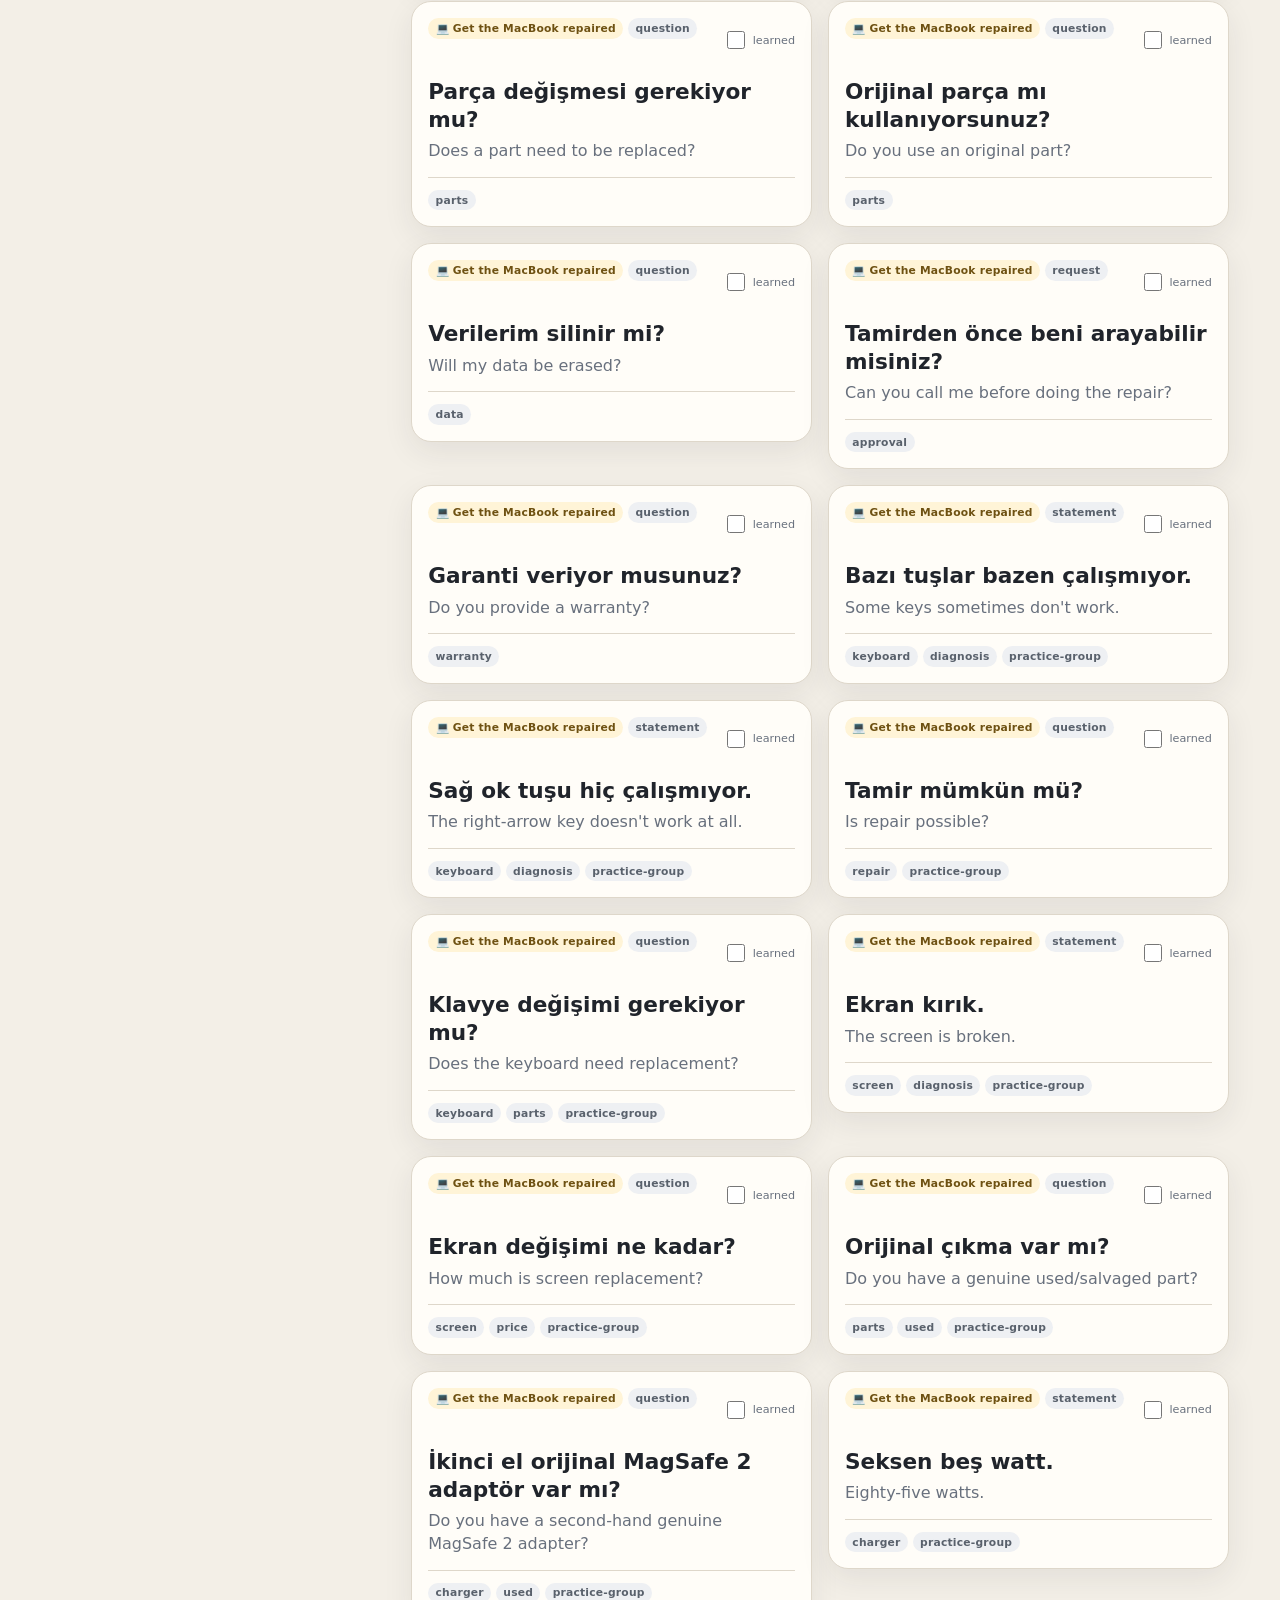
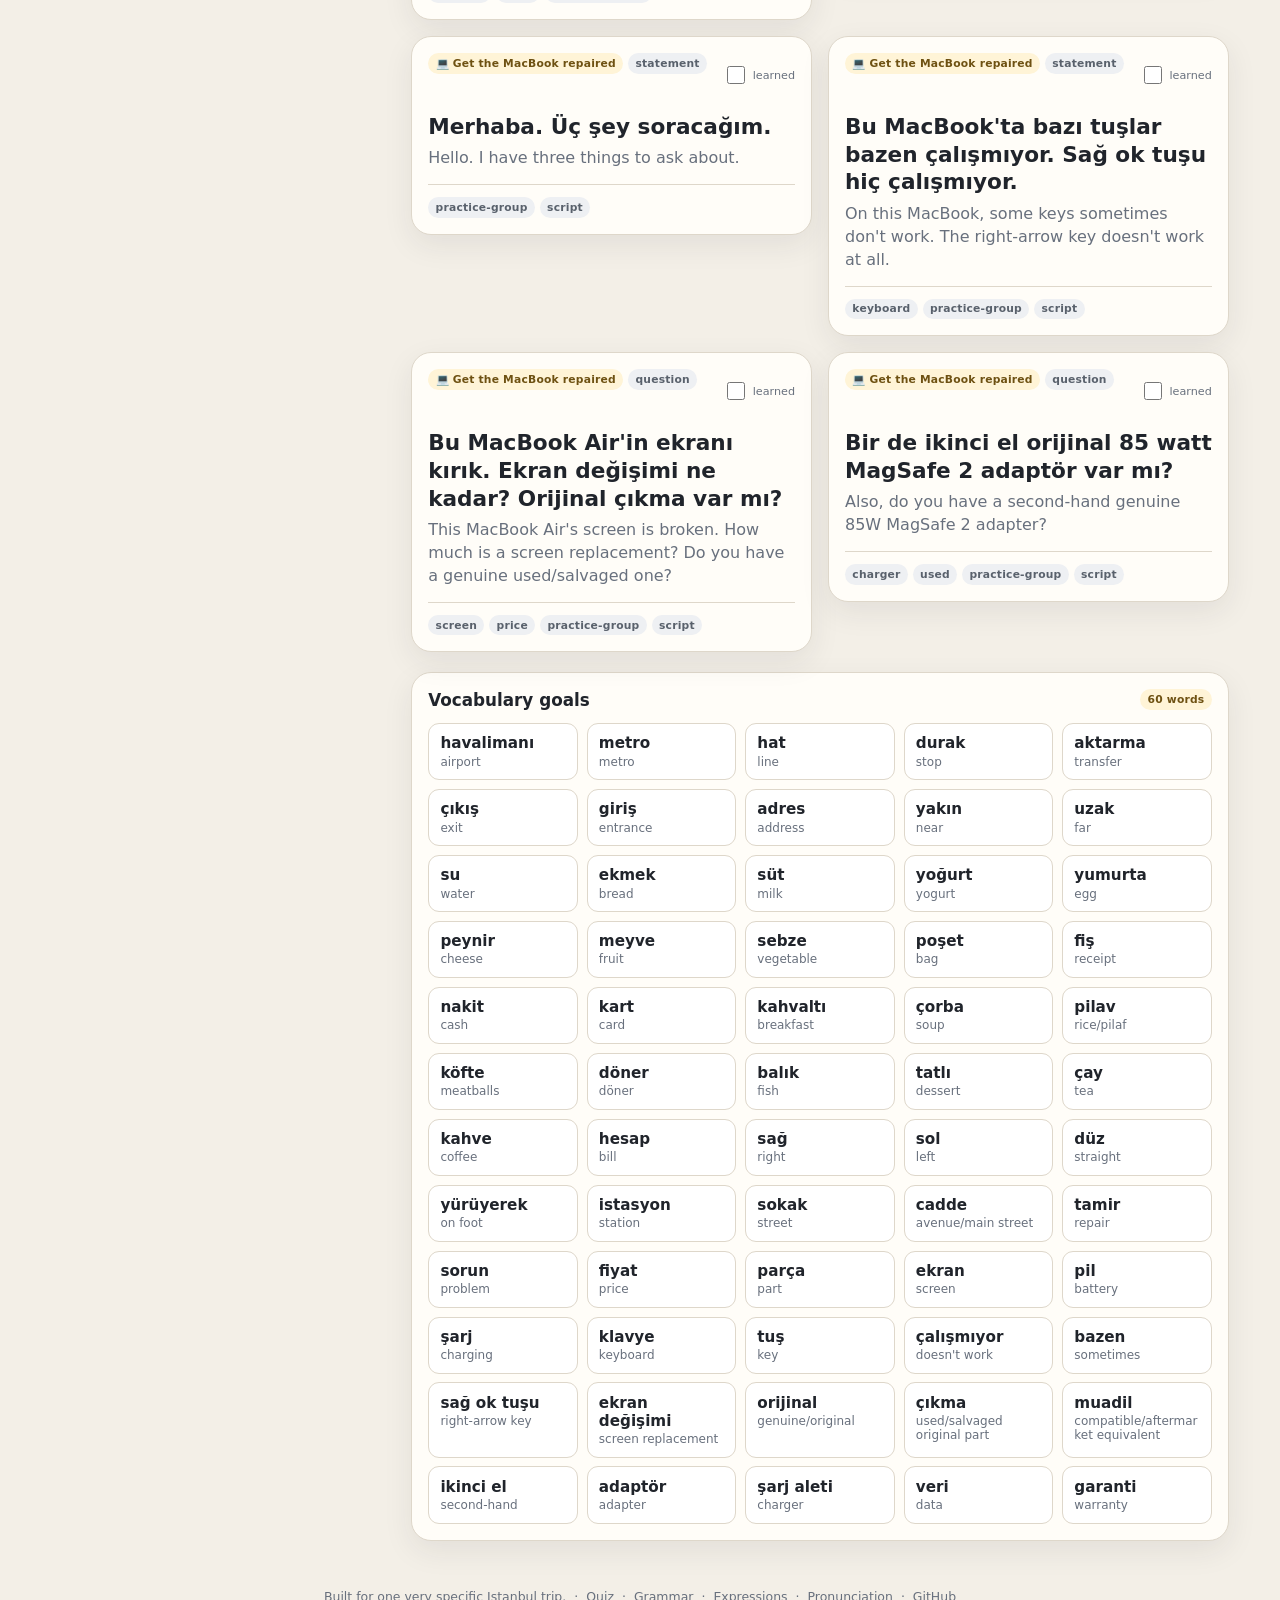
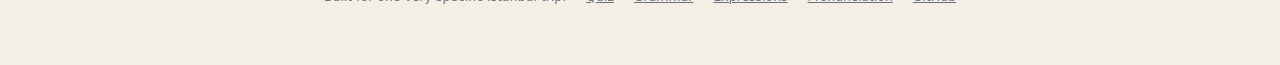
==== commit 16f32b6a: "Link quiz and grammar study sections from main page" ====
--- a/index.html
+++ b/index.html
@@ -16,6 +16,8 @@
       <p class="subtitle">Learn the Turkish attached to things you actually need to do.</p>
     </div>
     <div class="topbar-actions">
+      <a class="toggle" style="color:inherit;text-decoration:none;font-weight:750" href="quiz.html">✅ Quiz</a>
+      <a class="toggle" style="color:inherit;text-decoration:none;font-weight:750" href="grammar.html">🧩 Grammar</a>
       <a class="toggle" style="color:inherit;text-decoration:none;font-weight:750" href="expressions.html">💬 Expressions</a>
       <a class="toggle" style="color:inherit;text-decoration:none;font-weight:750" href="pronunciation.html">🔊 Pronunciation</a>
       <label class="toggle"><input id="translationsToggle" type="checkbox" checked><span>English</span></label>
@@ -90,6 +92,10 @@
   <footer class="site-footer">
     <span>Built for one very specific Istanbul trip.</span>
     <span aria-hidden="true">·</span>
+    <a href="quiz.html">Quiz</a>
+    <span aria-hidden="true">·</span>
+    <a href="grammar.html">Grammar</a>
+    <span aria-hidden="true">·</span>
     <a href="expressions.html">Expressions</a>
     <span aria-hidden="true">·</span>
     <a href="pronunciation.html">Pronunciation</a>
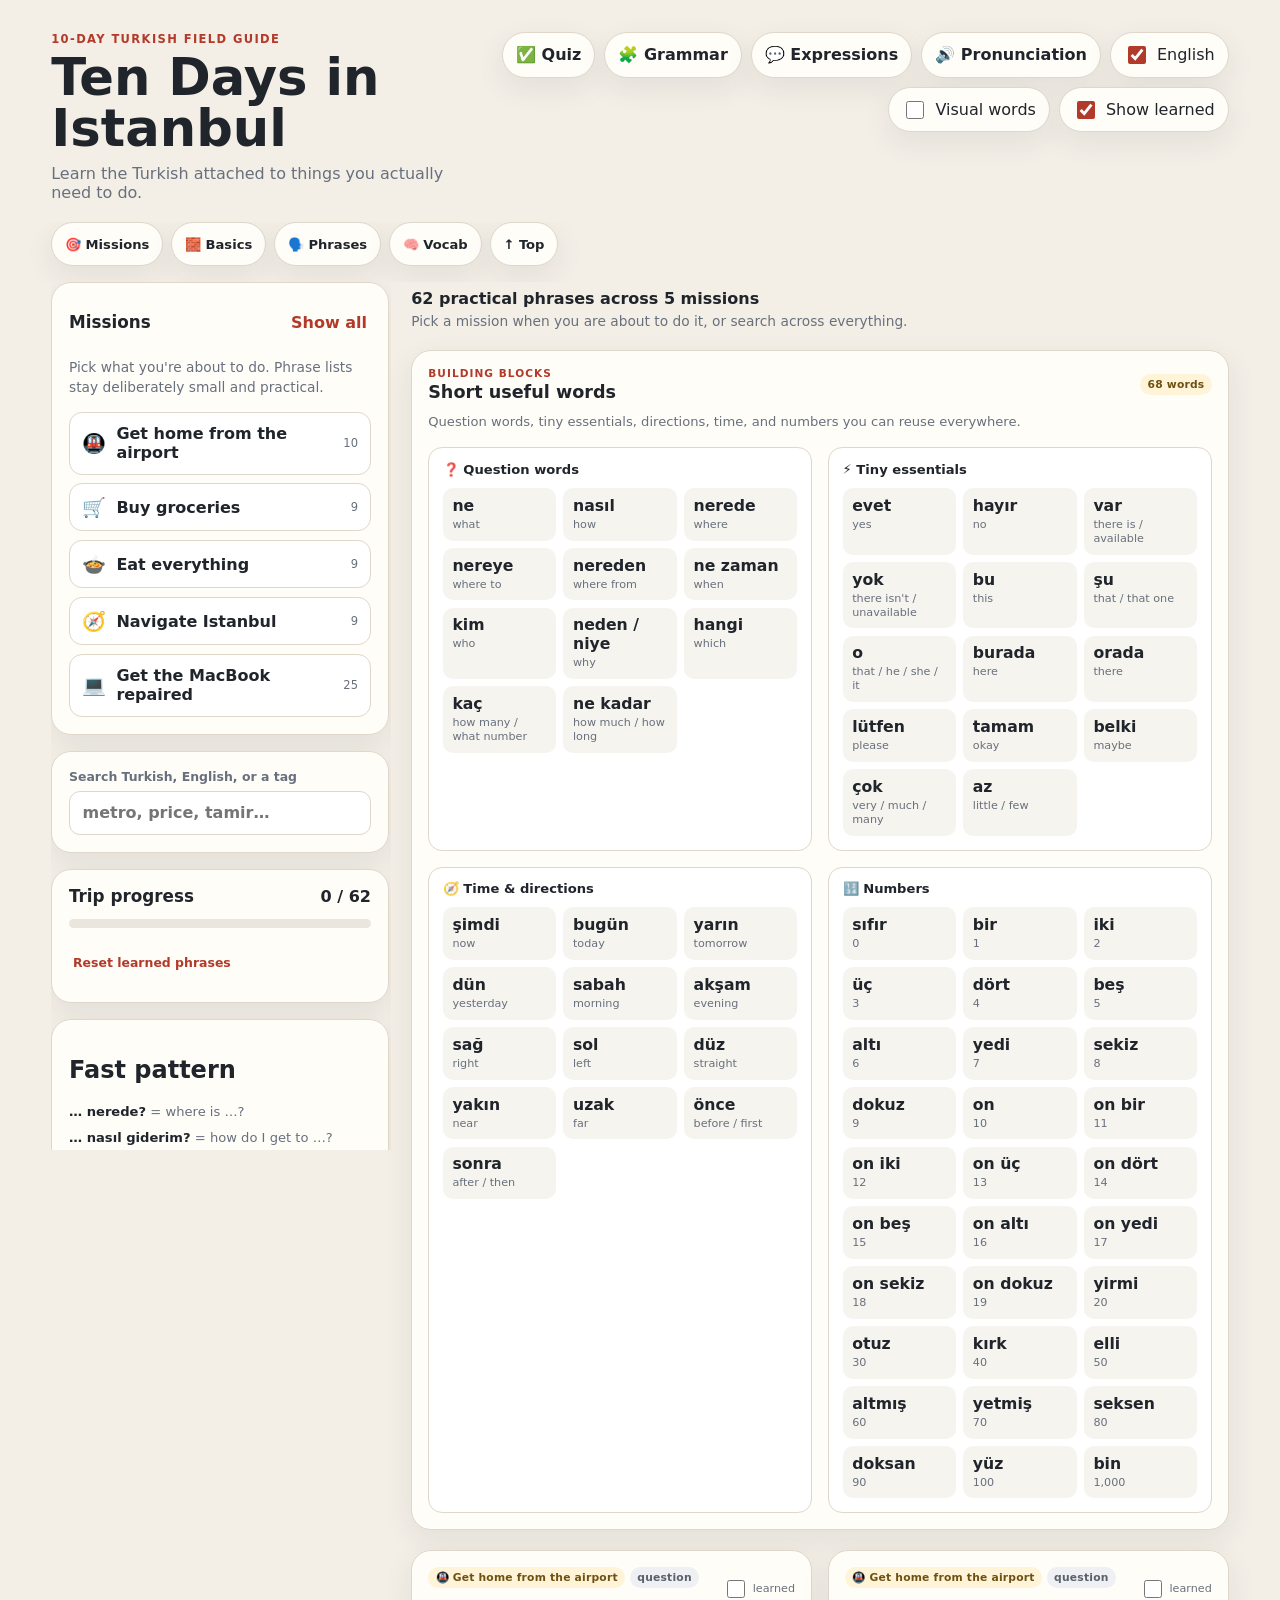
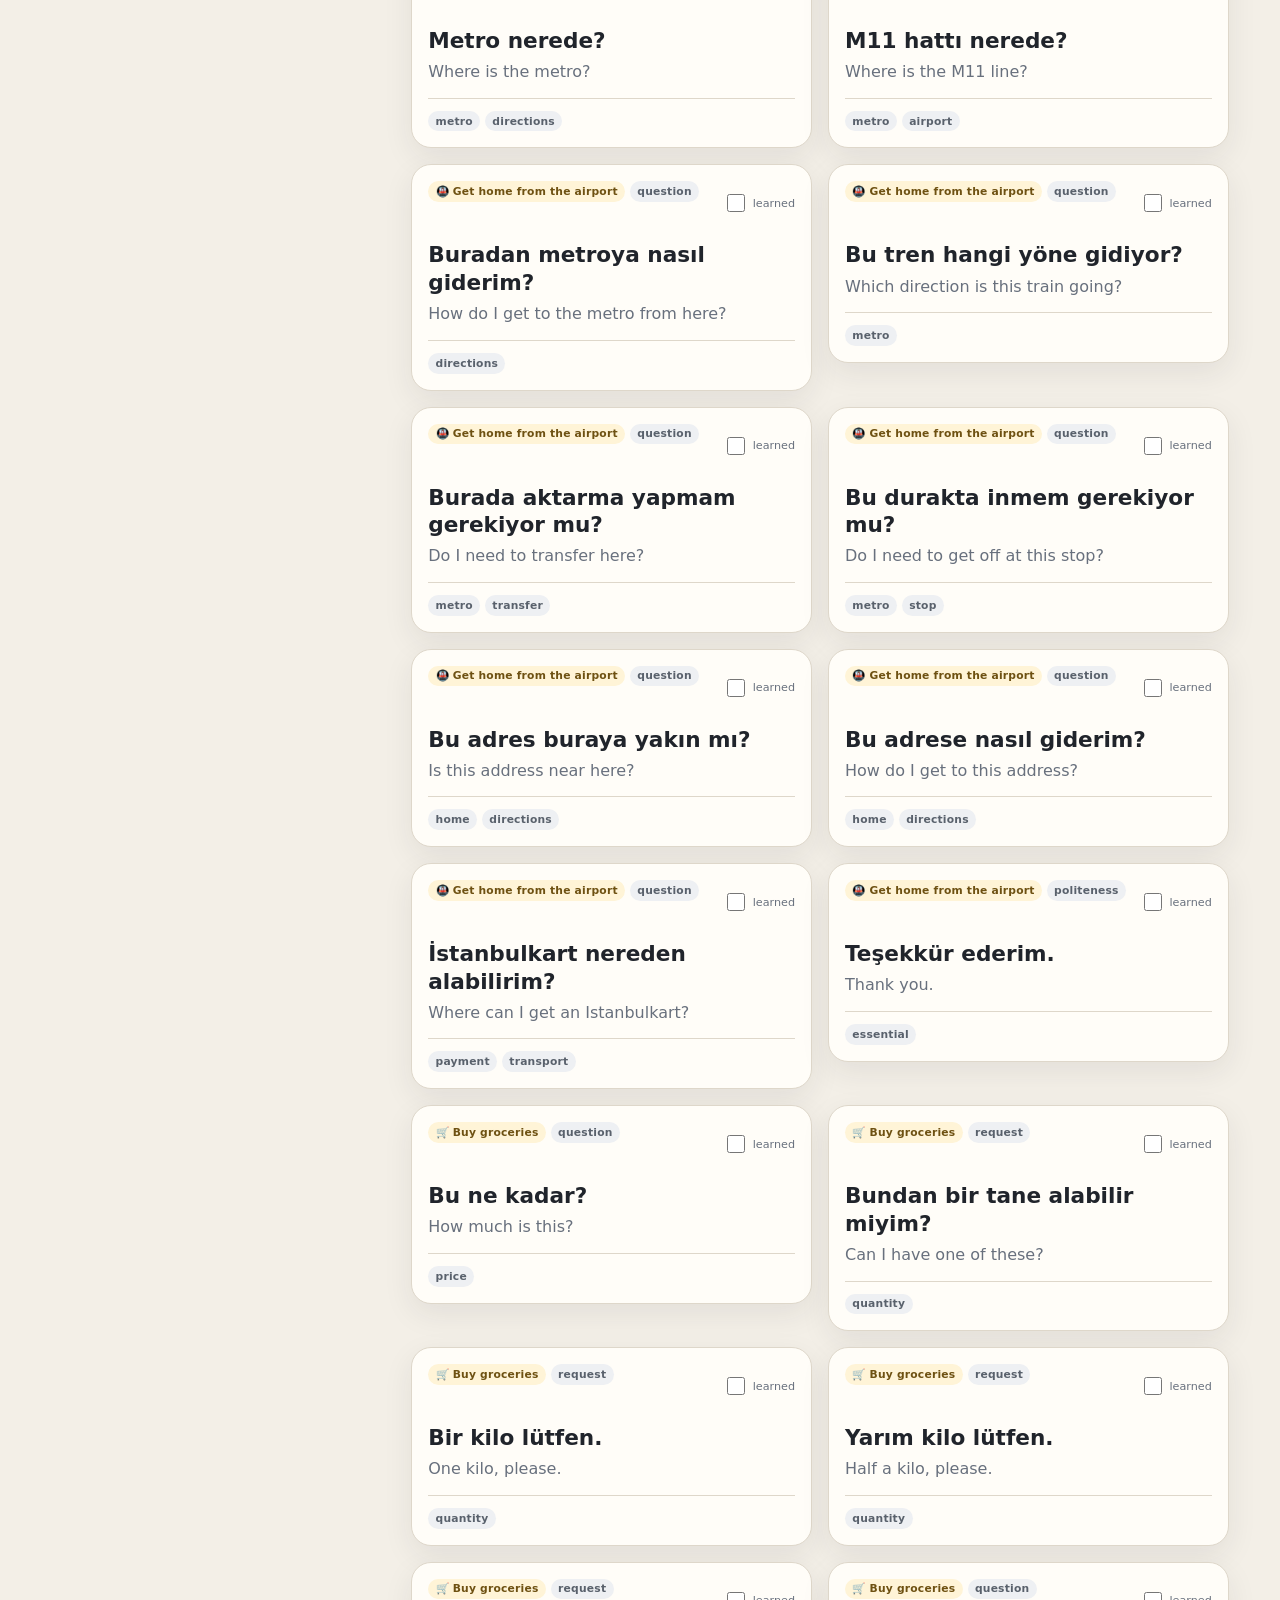
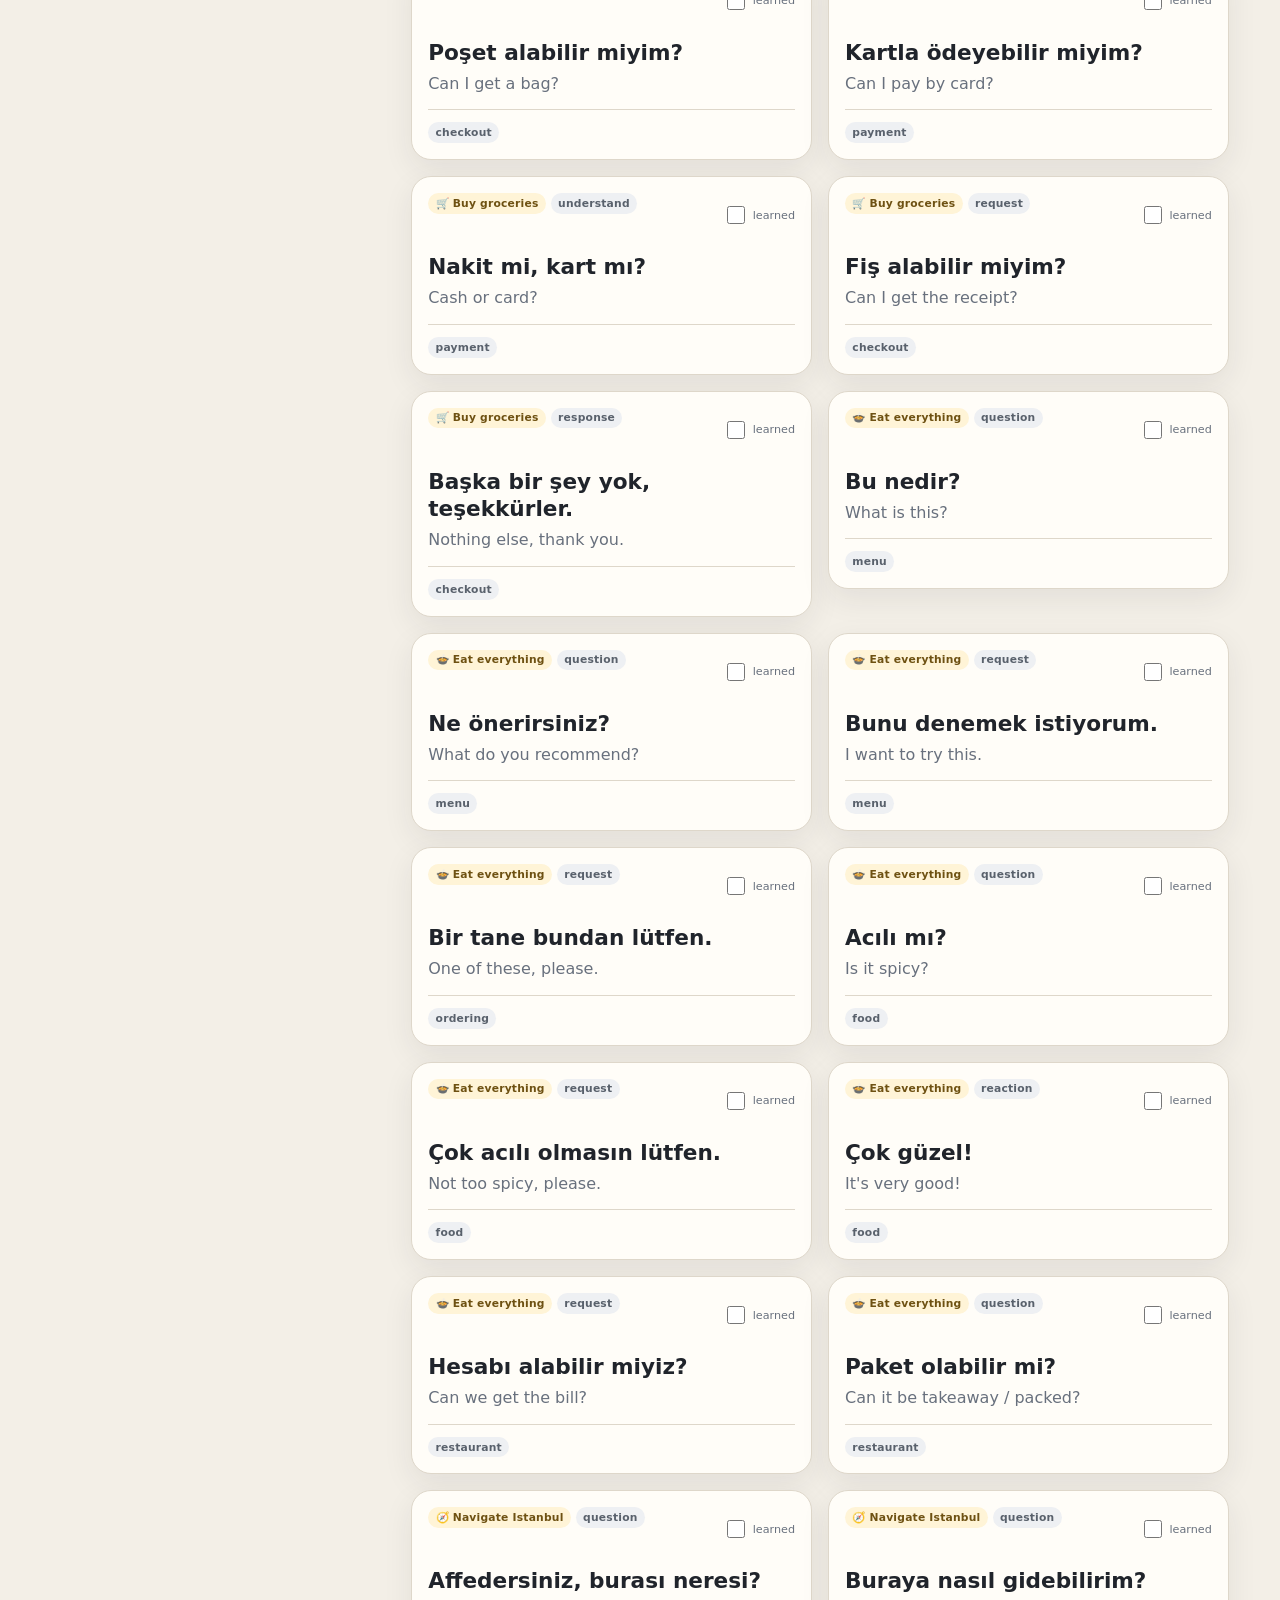
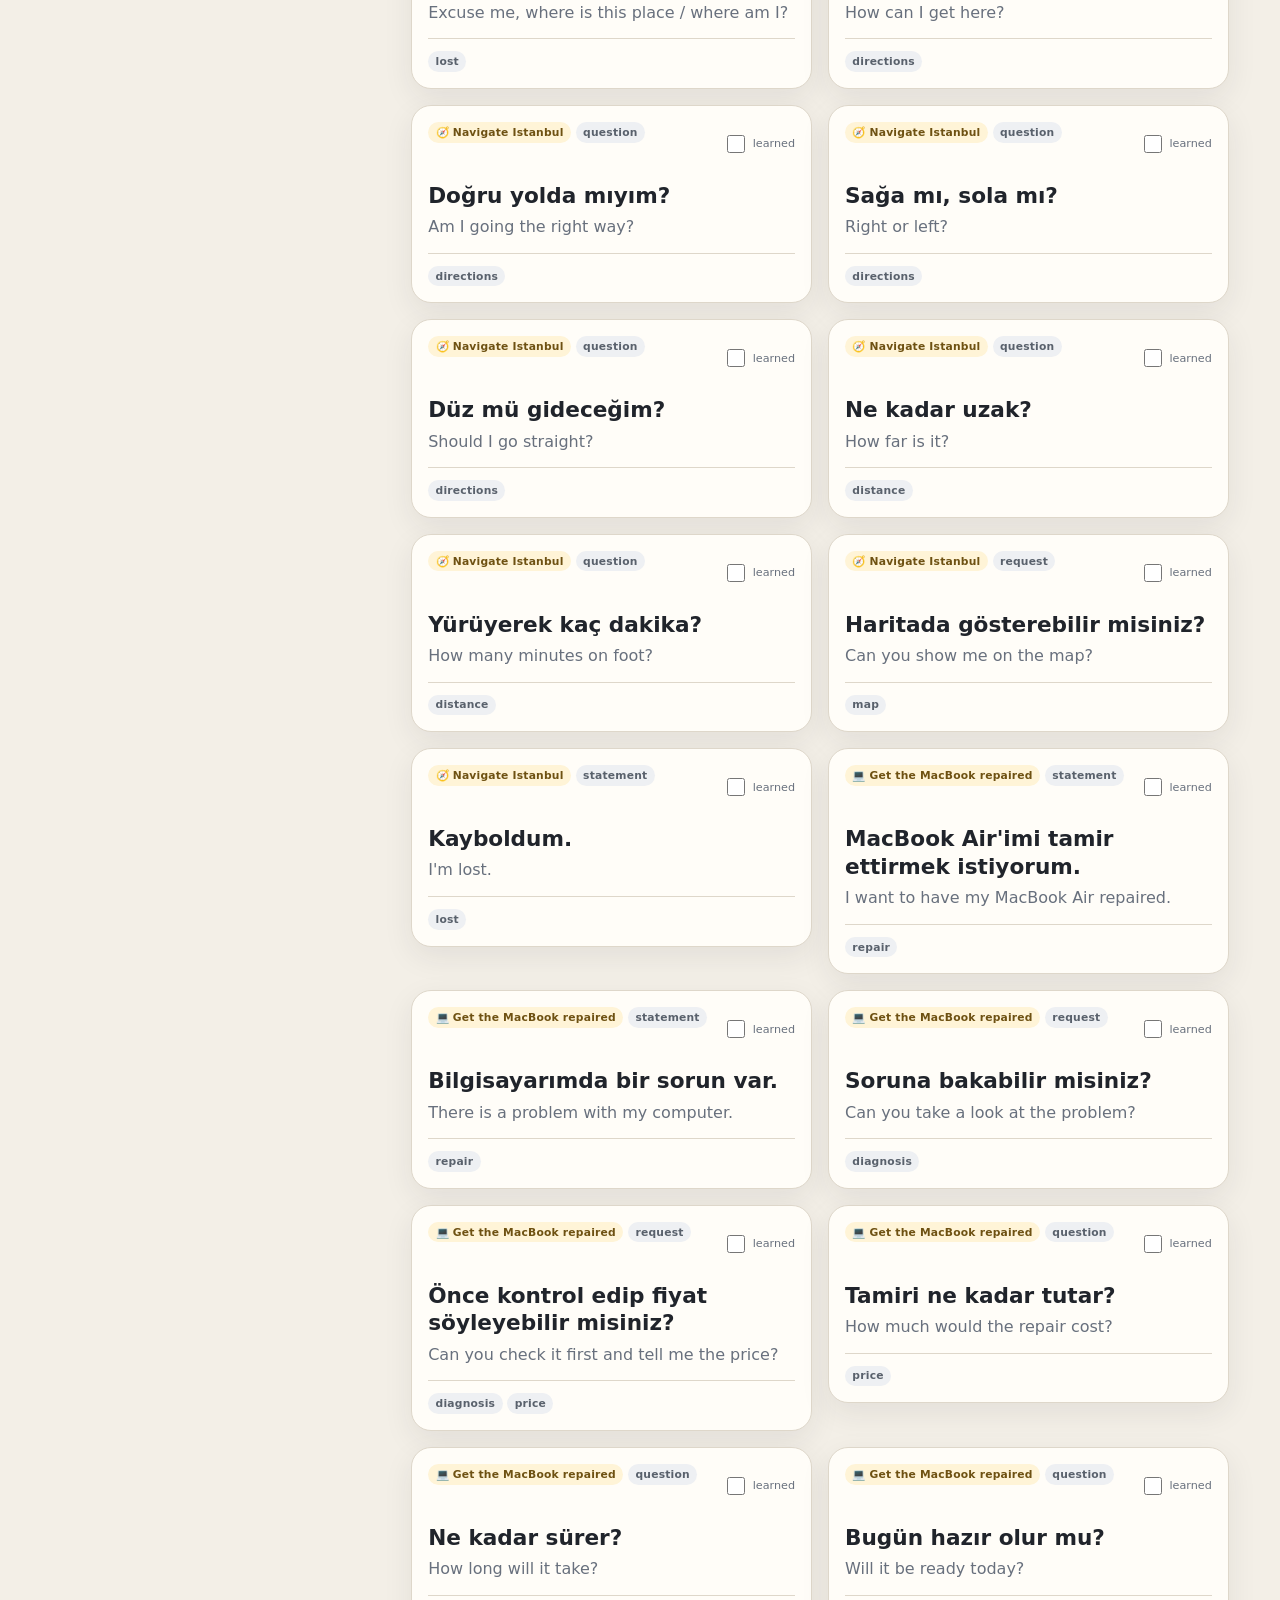
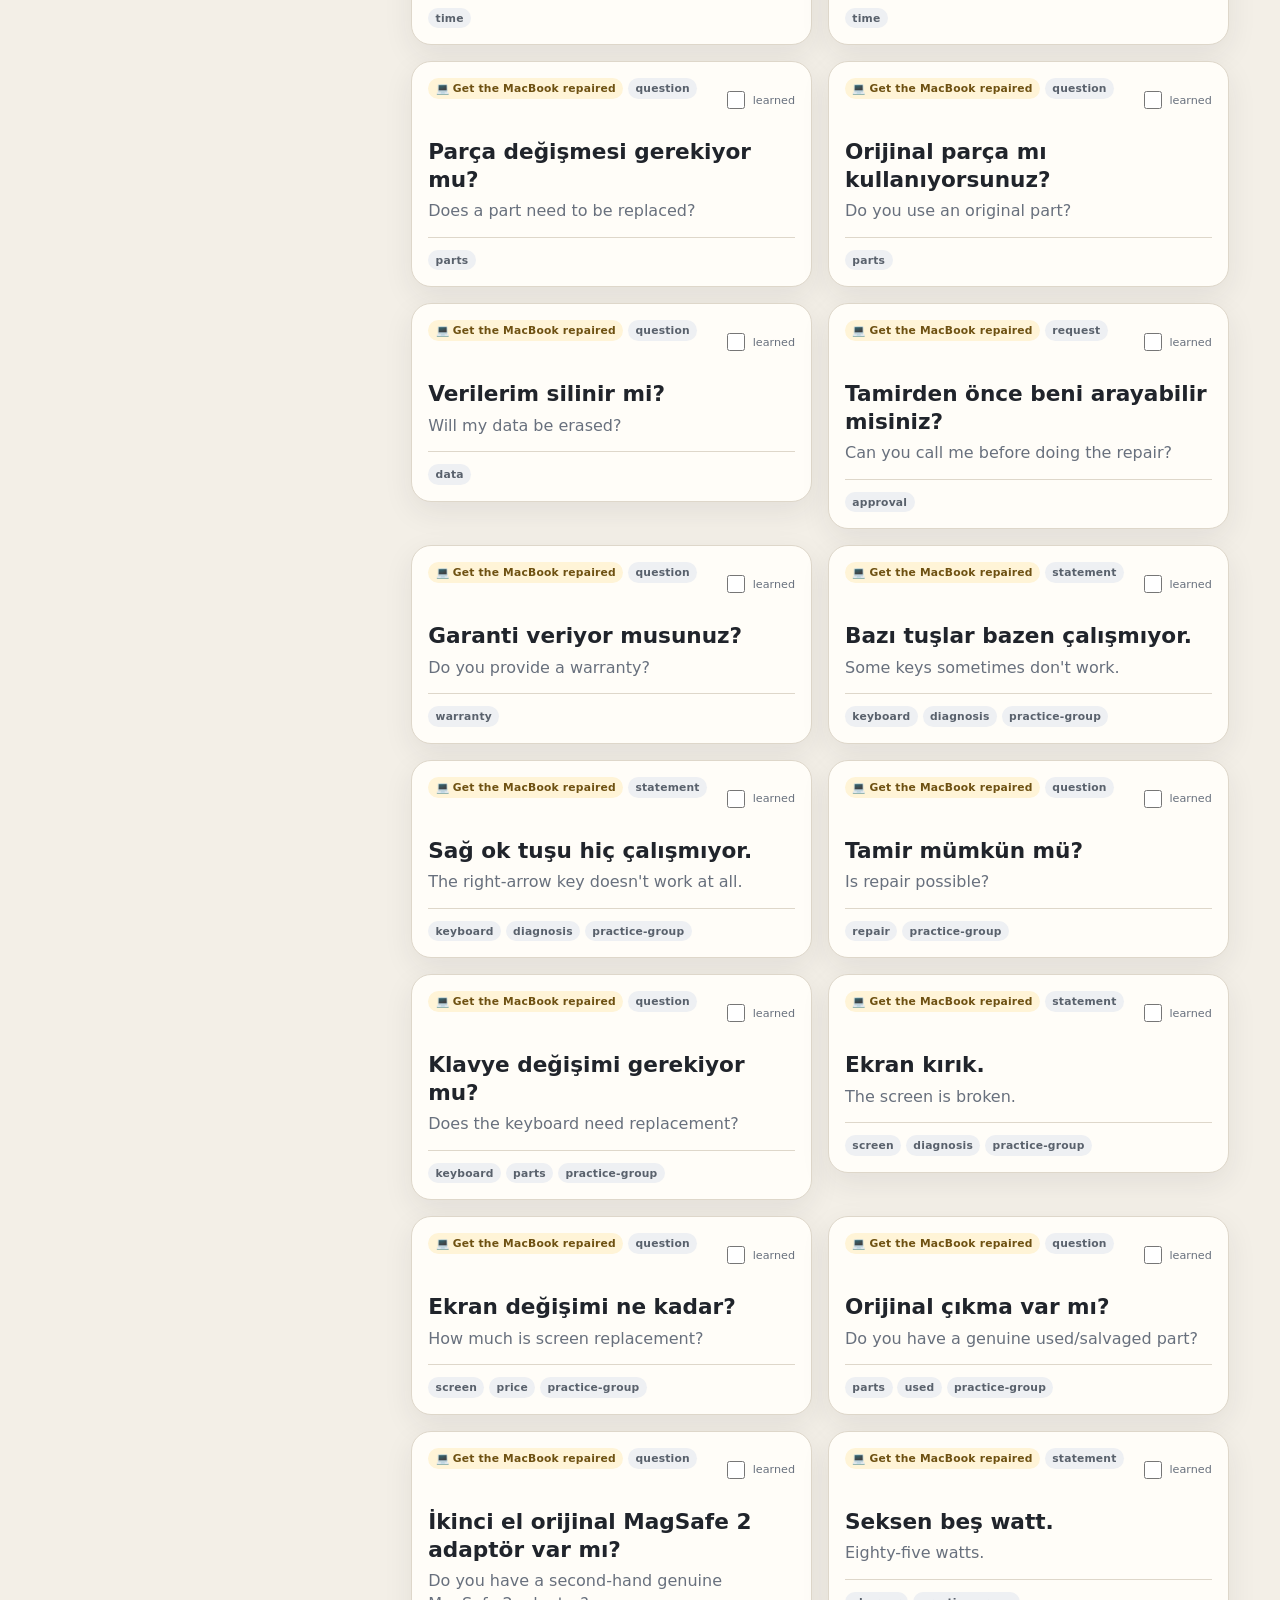
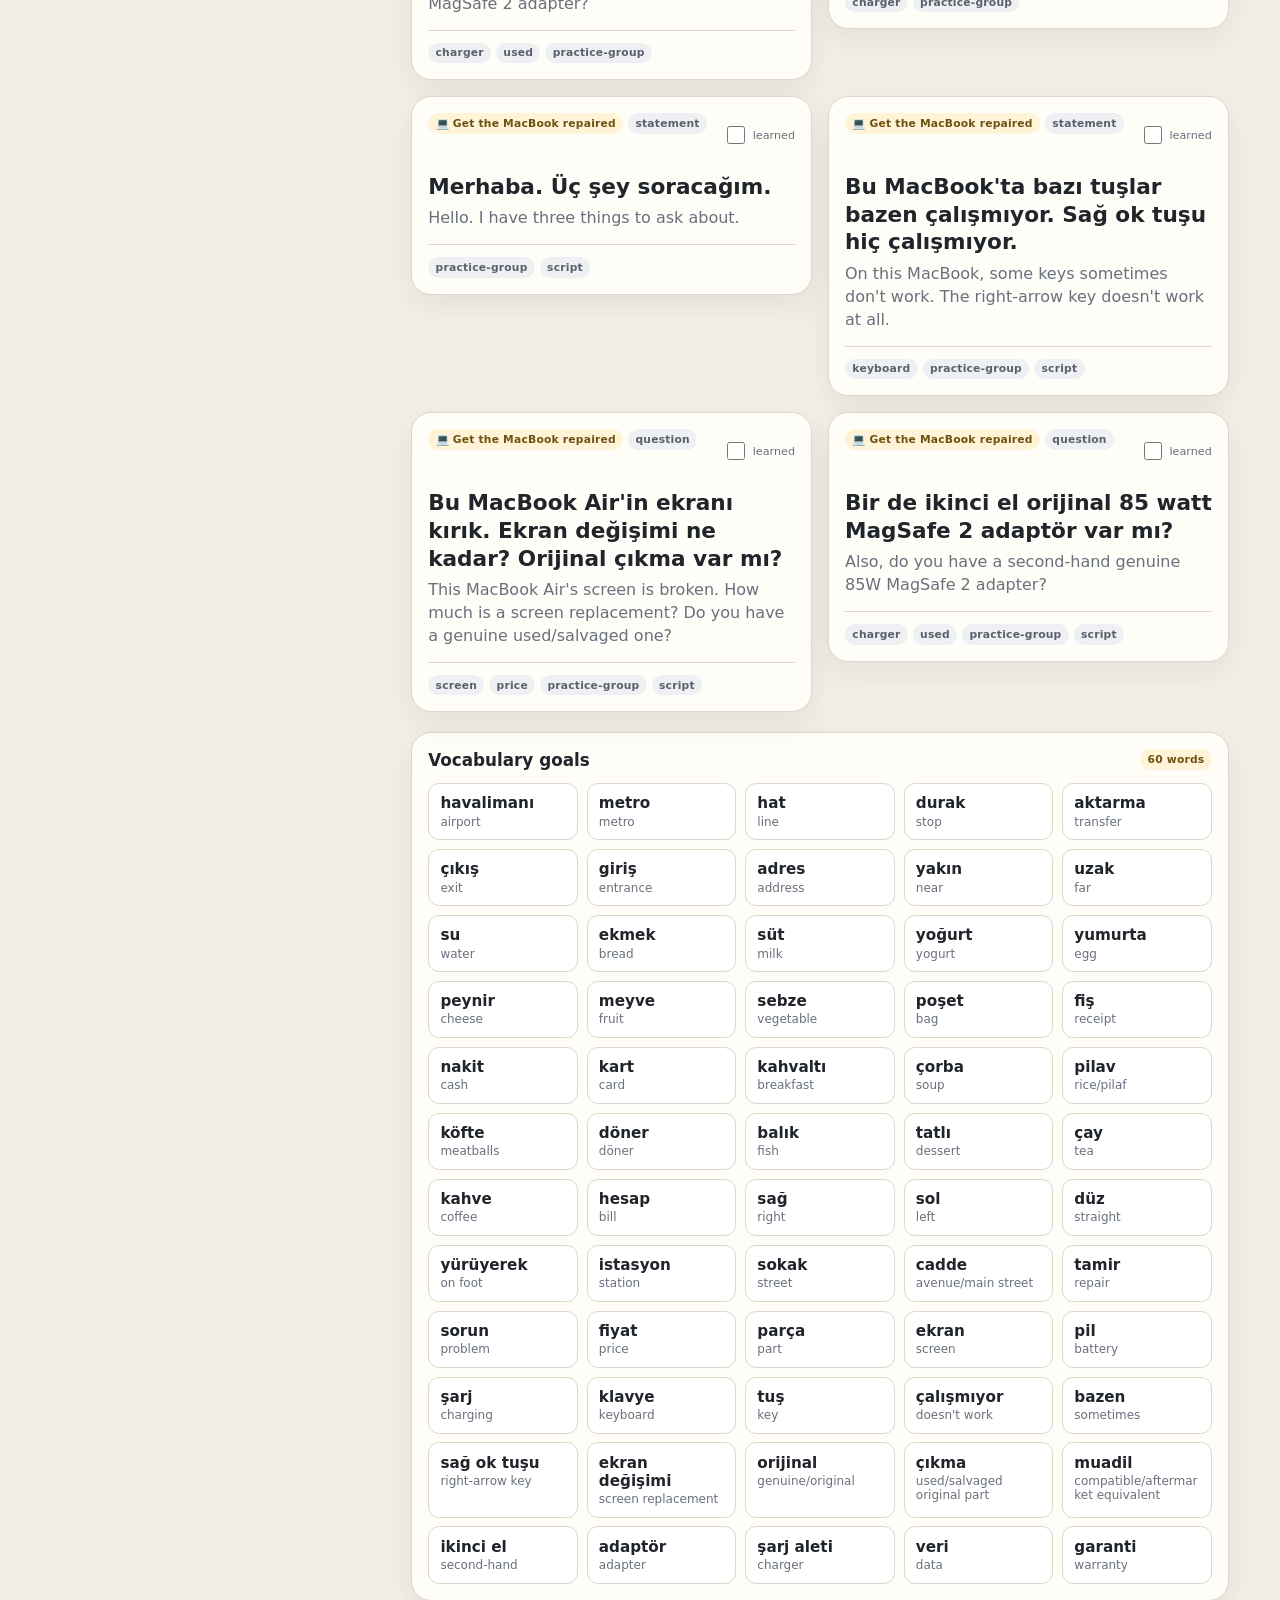
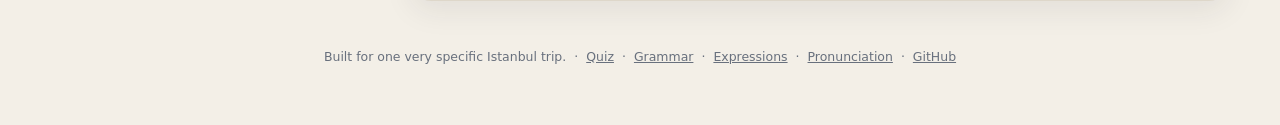
==== commit fe83a406: "Add jump links and mobile tab navigation" ====
--- a/index.html
+++ b/index.html
@@ -7,9 +7,10 @@
   <title>Ten Days in Istanbul</title>
   <link rel="stylesheet" href="styles.css" />
   <link rel="stylesheet" href="basics.css" />
+  <link rel="stylesheet" href="mobile-nav.css" />
 </head>
 <body>
-  <header class="topbar">
+  <header class="topbar" id="top">
     <div>
       <p class="eyebrow">10-DAY TURKISH FIELD GUIDE</p>
       <h1>Ten Days in Istanbul</h1>
@@ -26,8 +27,16 @@
     </div>
   </header>
 
+  <nav class="jump-nav" aria-label="Jump within phrase guide">
+    <a href="#missions">🎯 Missions</a>
+    <a href="#basicsSection">🧱 Basics</a>
+    <a href="#phrases">🗣️ Phrases</a>
+    <a href="#vocabSection">🧠 Vocab</a>
+    <a href="#top">↑ Top</a>
+  </nav>
+
   <main>
-    <aside class="control-stack">
+    <aside class="control-stack" id="missions">
       <section class="panel controls">
         <div class="control-head">
           <h2>Missions</h2>
@@ -79,6 +88,7 @@
         <div id="basicsGroups" class="basics-groups"></div>
       </section>
 
+      <div id="phrases" aria-hidden="true"></div>
       <div id="emptyState" class="empty" hidden>No phrases match this view.</div>
       <div id="phraseGrid" class="phrase-grid"></div>
 
@@ -103,6 +113,14 @@
     <a href="https://github.com/aeirya/ten-days-in-istanbul">GitHub</a>
   </footer>
 
+  <nav class="mobile-tabbar" aria-label="Site navigation">
+    <a href="index.html" aria-current="page"><span class="tab-icon">🗣️</span><span>Phrases</span></a>
+    <a href="expressions.html"><span class="tab-icon">💬</span><span>Expressions</span></a>
+    <a href="quiz.html"><span class="tab-icon">✅</span><span>Quiz</span></a>
+    <a href="grammar.html"><span class="tab-icon">🧩</span><span>Grammar</span></a>
+    <a href="pronunciation.html"><span class="tab-icon">🔊</span><span>Sounds</span></a>
+  </nav>
+
   <template id="phraseTemplate">
     <article class="phrase-card">
       <div class="phrase-head">
--- a/mobile-nav.css
+++ b/mobile-nav.css
@@ -0,0 +1,83 @@
+.jump-nav {
+  display: flex;
+  gap: .5rem;
+  overflow-x: auto;
+  padding: 0 clamp(1rem, 4vw, 4rem) 1rem;
+  scrollbar-width: none;
+  -webkit-overflow-scrolling: touch;
+}
+.jump-nav::-webkit-scrollbar { display: none; }
+.jump-nav a {
+  flex: 0 0 auto;
+  min-height: 44px;
+  display: inline-flex;
+  align-items: center;
+  justify-content: center;
+  padding: .55rem .8rem;
+  border: 1px solid var(--line);
+  border-radius: 999px;
+  background: var(--panel);
+  color: var(--ink);
+  text-decoration: none;
+  font-size: .82rem;
+  font-weight: 800;
+  box-shadow: var(--shadow);
+}
+
+.mobile-tabbar { display: none; }
+
+#missions,
+#basicsSection,
+#phrases,
+#vocabSection { scroll-margin-top: 1rem; }
+
+@media (max-width: 620px) {
+  body { padding-bottom: calc(72px + env(safe-area-inset-bottom)); }
+
+  .jump-nav {
+    padding-right: max(1rem, env(safe-area-inset-right));
+    padding-left: max(1rem, env(safe-area-inset-left));
+  }
+
+  .mobile-tabbar {
+    position: fixed;
+    z-index: 1000;
+    right: 0;
+    bottom: 0;
+    left: 0;
+    display: grid;
+    grid-template-columns: repeat(5, minmax(0, 1fr));
+    padding: .35rem max(.35rem, env(safe-area-inset-right)) calc(.35rem + env(safe-area-inset-bottom)) max(.35rem, env(safe-area-inset-left));
+    border-top: 1px solid var(--line);
+    background: rgba(255, 253, 248, .96);
+    box-shadow: 0 -8px 28px rgba(38, 42, 51, .12);
+    backdrop-filter: blur(16px);
+    -webkit-backdrop-filter: blur(16px);
+  }
+
+  .mobile-tabbar a {
+    min-width: 0;
+    min-height: 52px;
+    display: flex;
+    flex-direction: column;
+    align-items: center;
+    justify-content: center;
+    gap: .12rem;
+    border-radius: 12px;
+    color: var(--muted);
+    text-decoration: none;
+    font-size: .64rem;
+    font-weight: 800;
+    line-height: 1.05;
+    -webkit-tap-highlight-color: rgba(178, 58, 42, .12);
+  }
+
+  .mobile-tabbar a[aria-current="page"] {
+    background: var(--accent-soft);
+    color: var(--accent);
+  }
+
+  .mobile-tabbar .tab-icon { font-size: 1.22rem; line-height: 1; }
+
+  .site-footer { padding-bottom: 1rem; }
+}
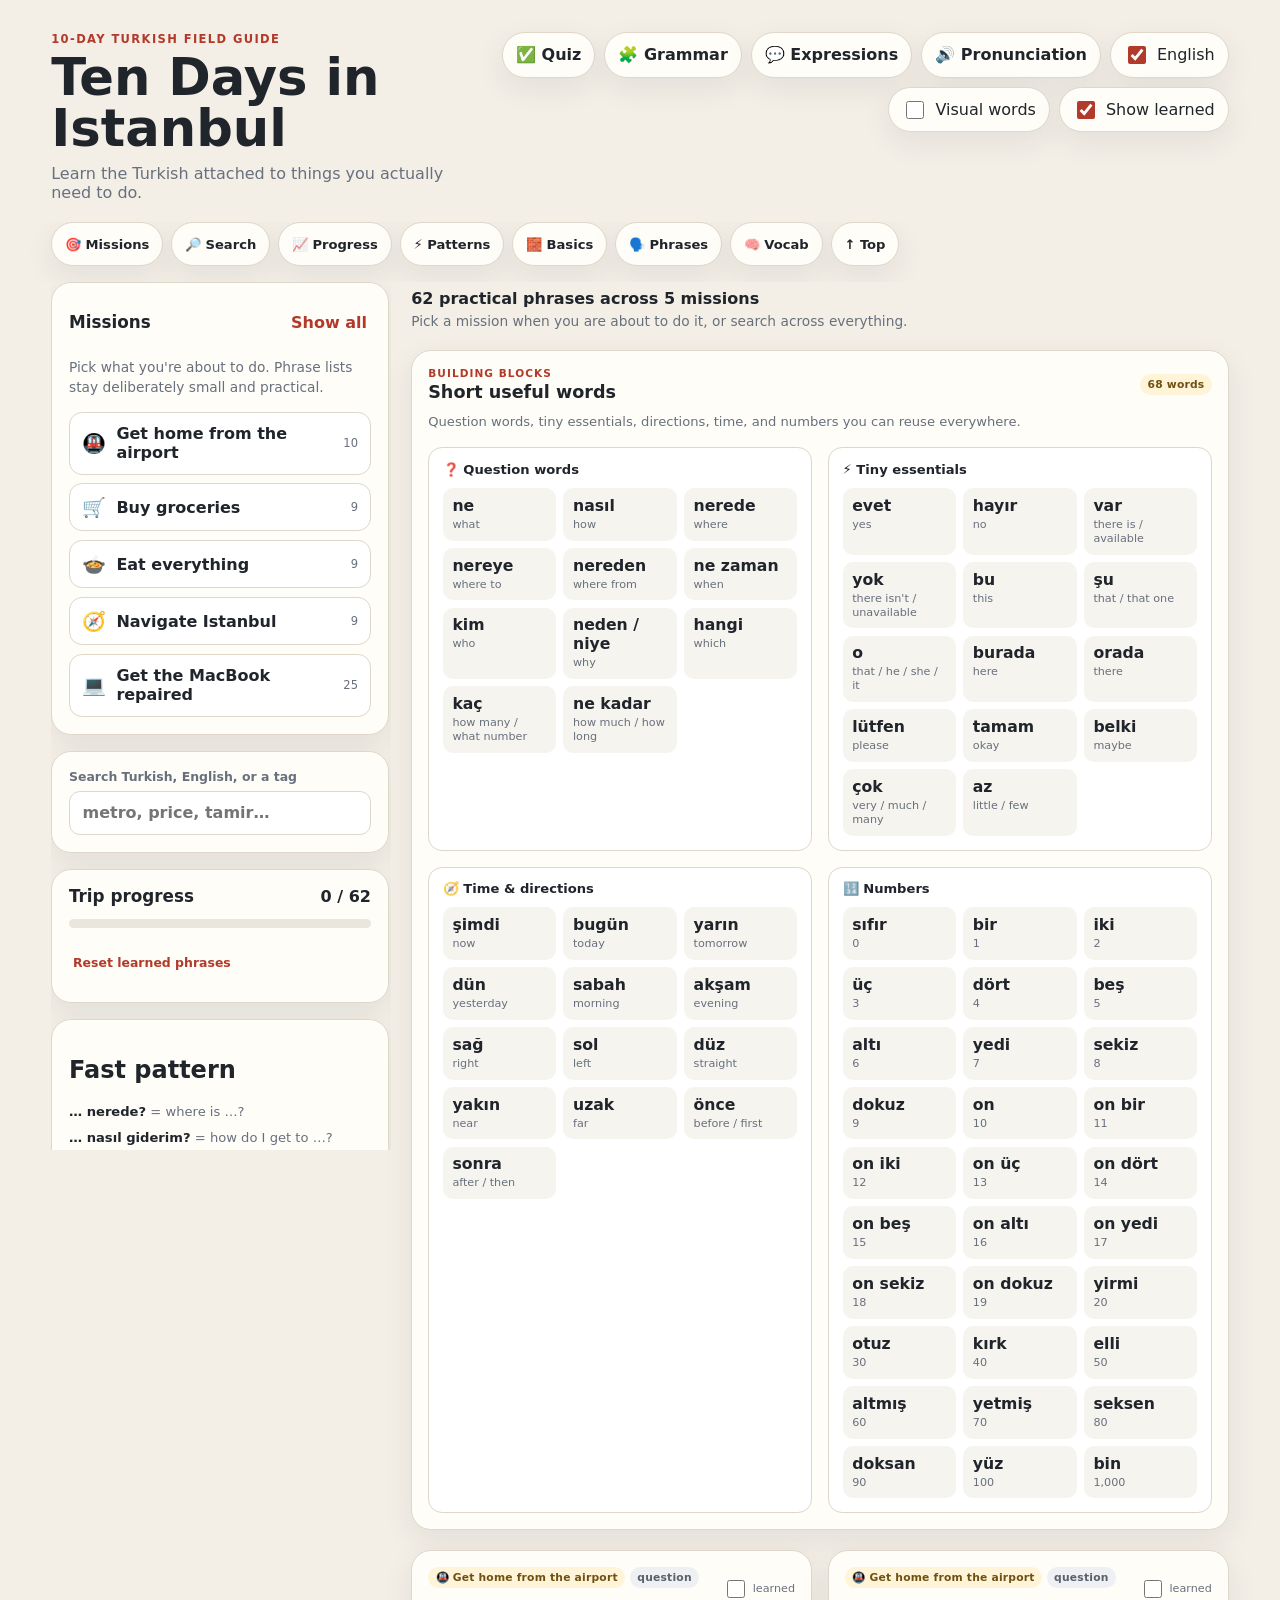
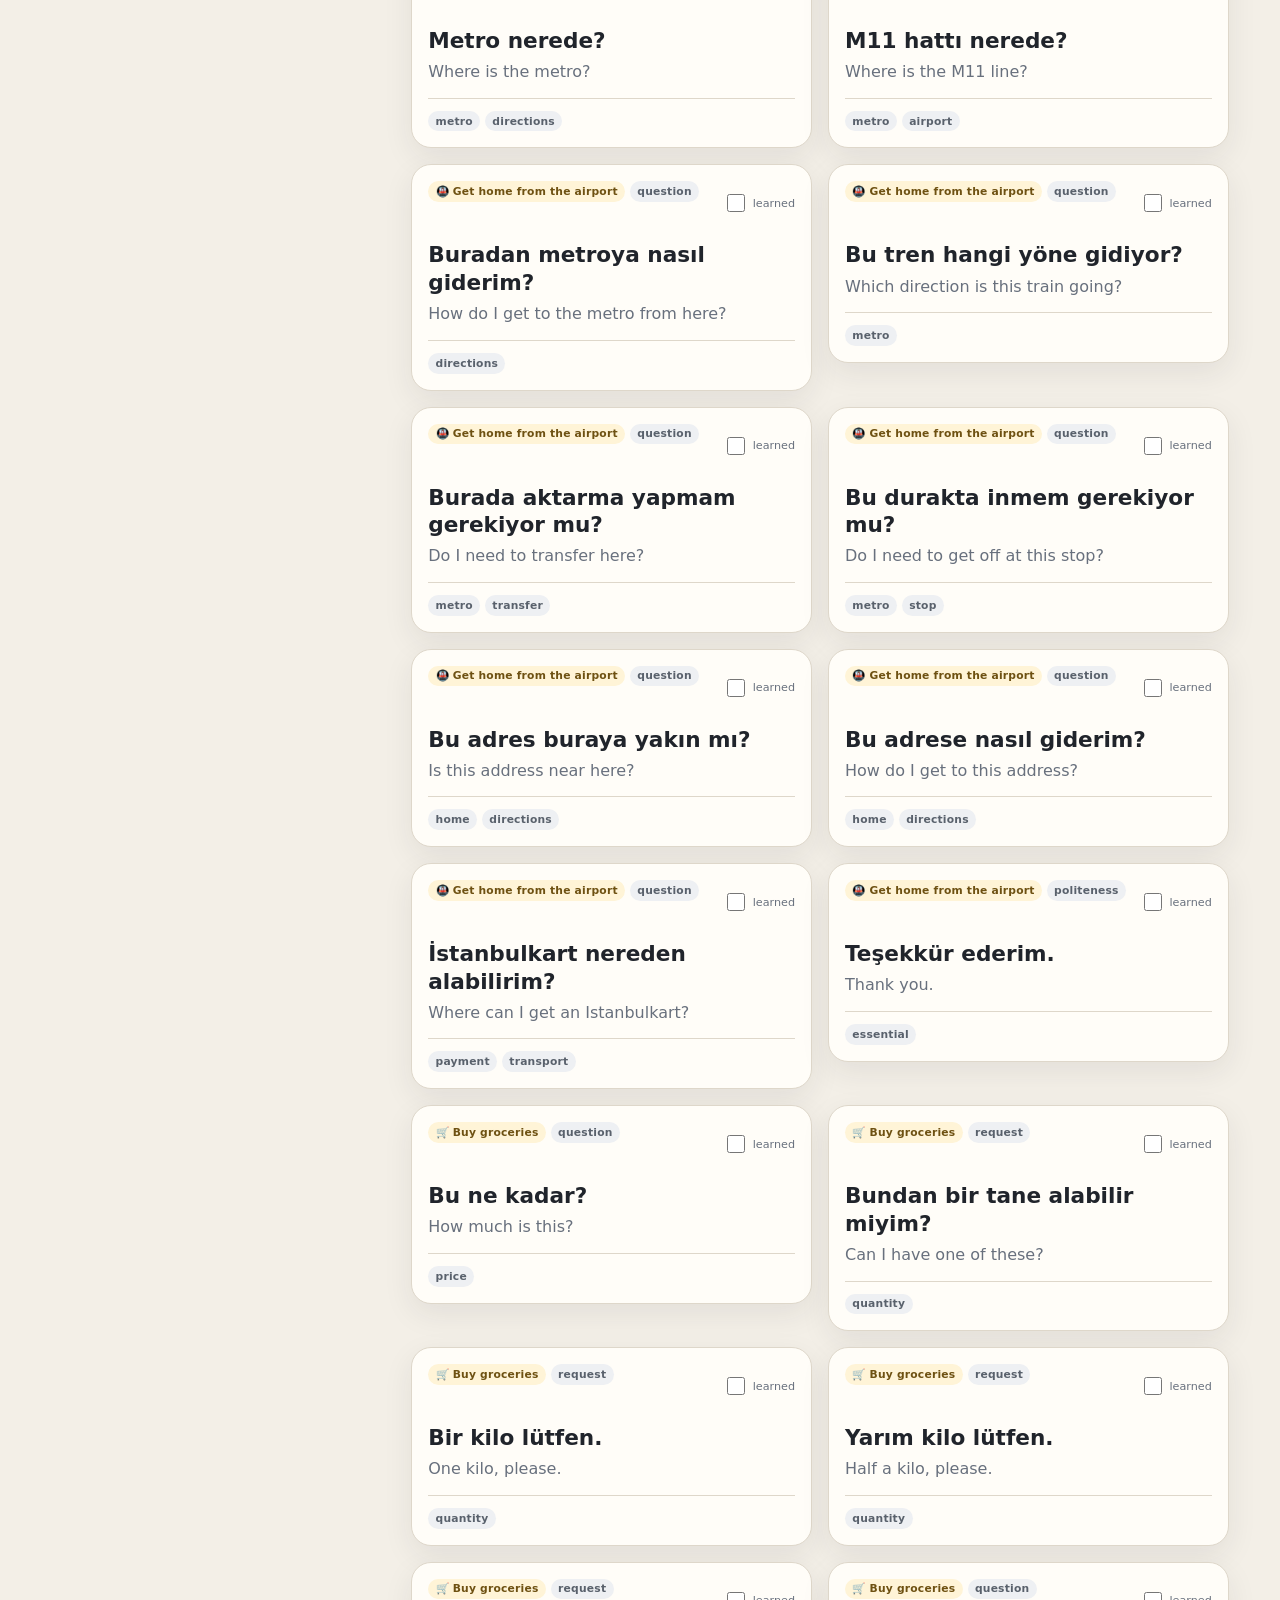
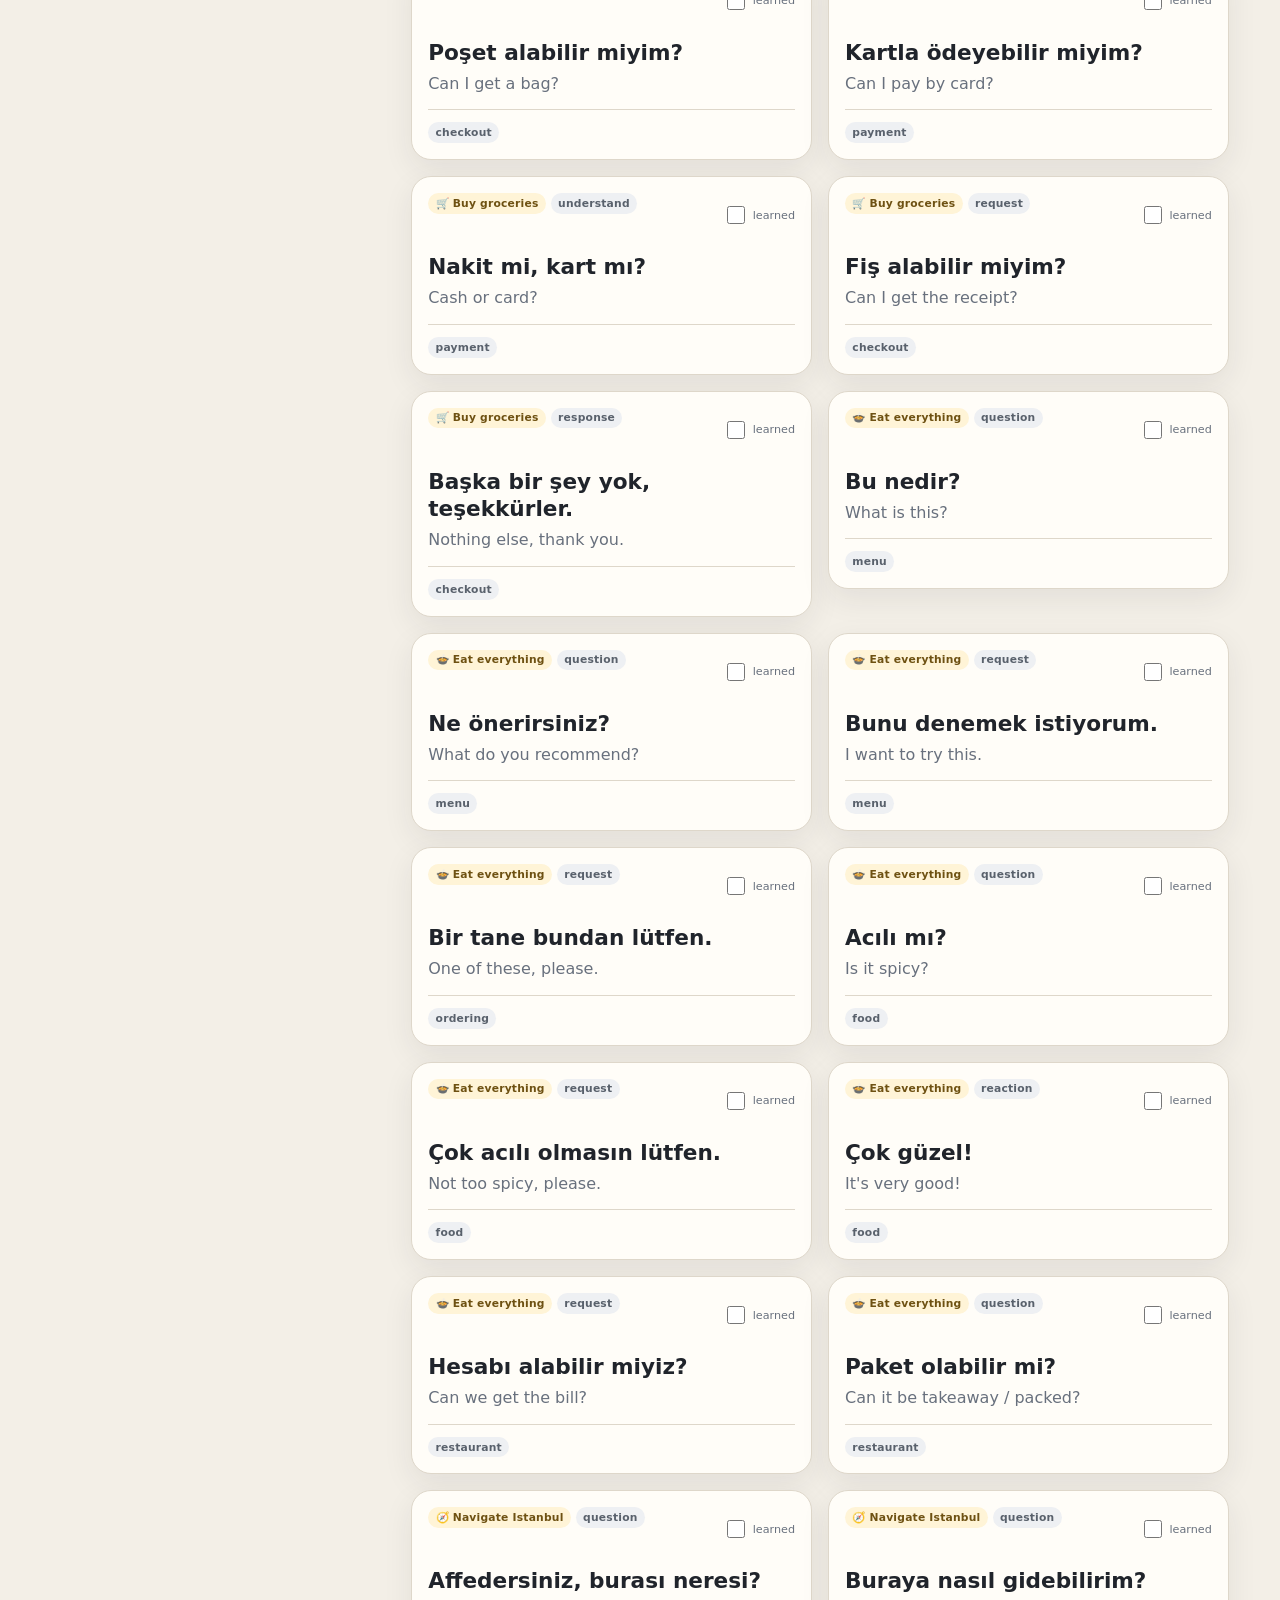
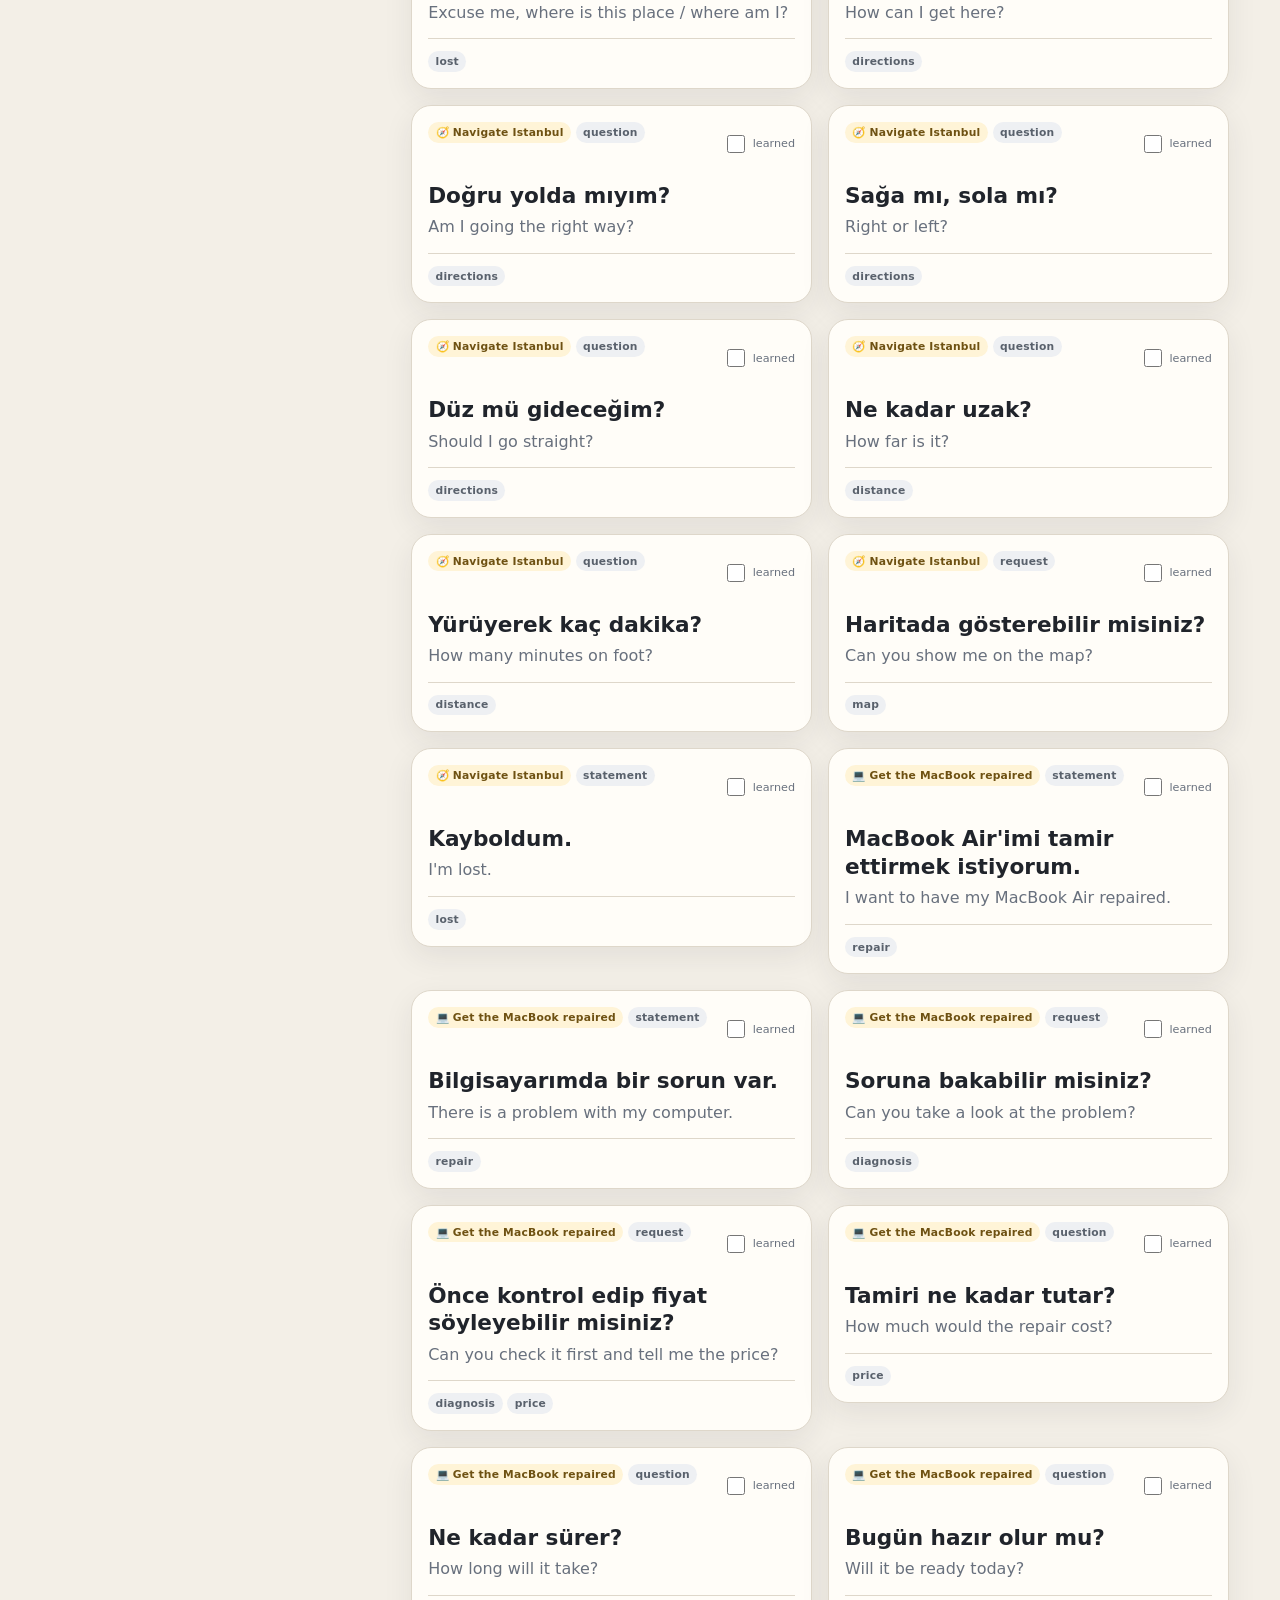
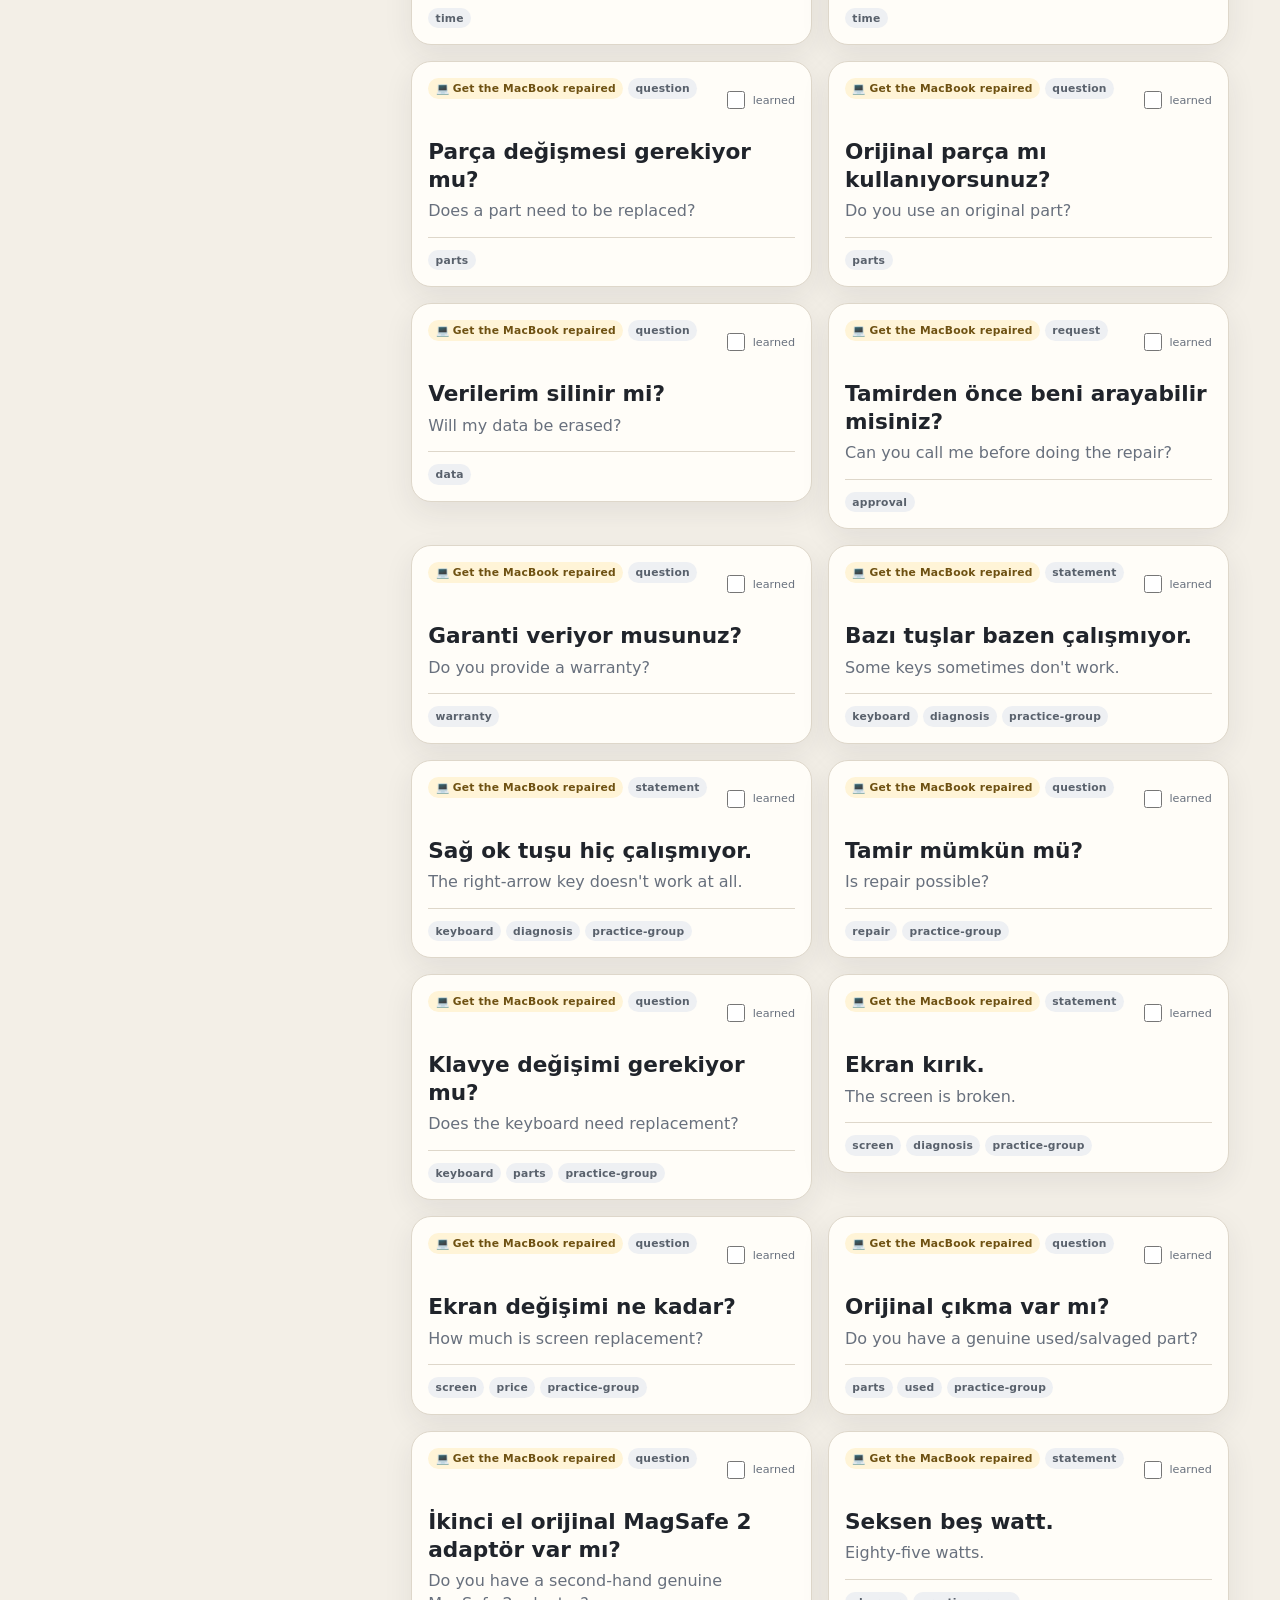
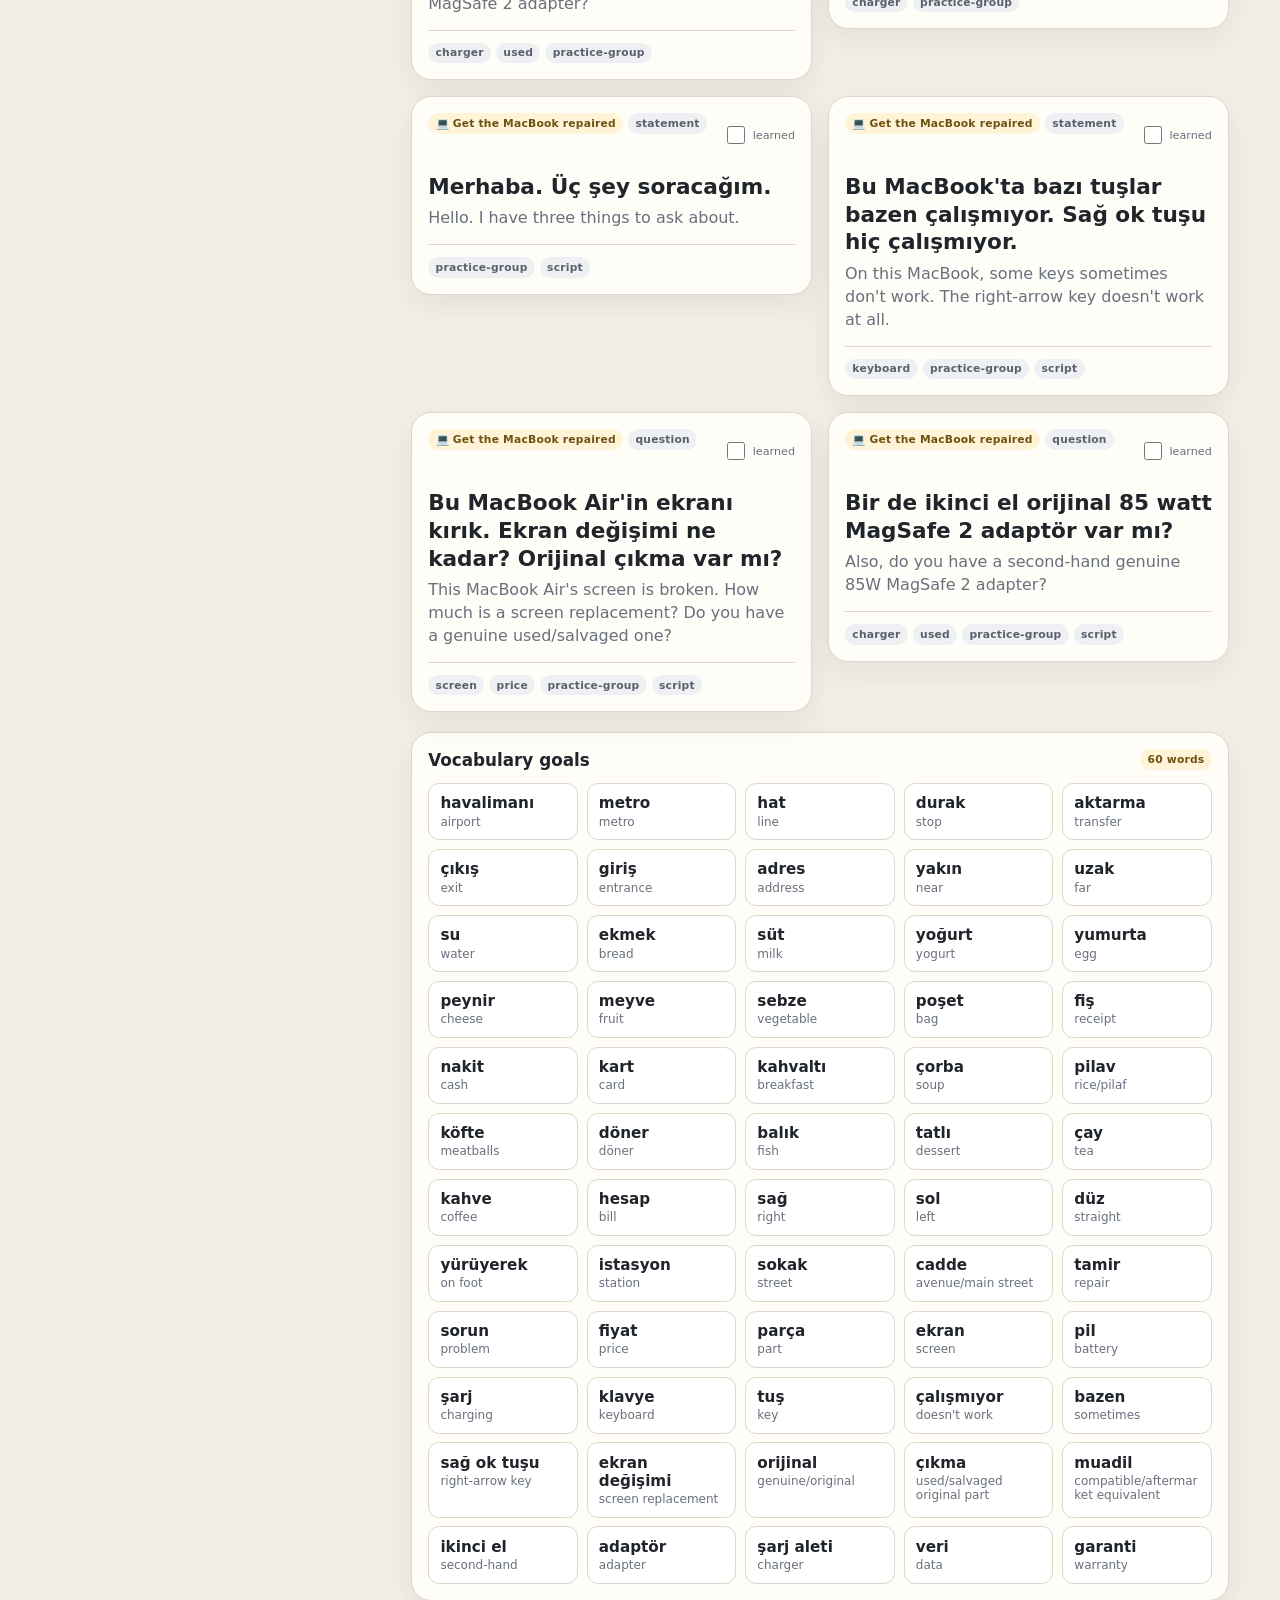
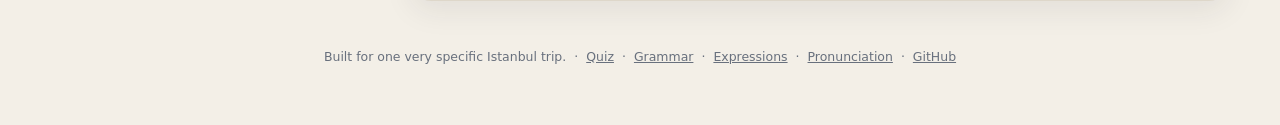
==== commit bcf88647: "Add more main-page jump targets" ====
--- a/index.html
+++ b/index.html
@@ -29,6 +29,9 @@
 
   <nav class="jump-nav" aria-label="Jump within phrase guide">
     <a href="#missions">🎯 Missions</a>
+    <a href="#searchPanel">🔎 Search</a>
+    <a href="#progressPanel">📈 Progress</a>
+    <a href="#patternPanel">⚡ Patterns</a>
     <a href="#basicsSection">🧱 Basics</a>
     <a href="#phrases">🗣️ Phrases</a>
     <a href="#vocabSection">🧠 Vocab</a>
@@ -46,20 +49,20 @@
         <div id="missionFilters" class="mission-list"></div>
       </section>
 
-      <section class="panel controls">
+      <section class="panel controls" id="searchPanel">
         <label class="search-field" for="search">
           <span>Search Turkish, English, or a tag</span>
           <input id="search" type="search" placeholder="metro, price, tamir…" autocomplete="off" />
         </label>
       </section>
 
-      <section class="panel controls progress-panel">
+      <section class="panel controls progress-panel" id="progressPanel">
         <div class="control-head"><h2>Trip progress</h2><strong id="progressText">0 / 0</strong></div>
         <div class="progress-track"><div id="progressBar" class="progress-bar"></div></div>
         <button id="resetProgress" class="text-button danger" type="button">Reset learned phrases</button>
       </section>
 
-      <section class="panel controls tip-panel">
+      <section class="panel controls tip-panel" id="patternPanel">
         <h2>Fast pattern</h2>
         <p><strong>… nerede?</strong> = where is …?</p>
         <p><strong>… nasıl giderim?</strong> = how do I get to …?</p>
--- a/styles.css
+++ b/styles.css
@@ -205,6 +205,7 @@
 html {
   -webkit-text-size-adjust: 100%;
   text-size-adjust: 100%;
+  scroll-behavior: smooth;
 }
 
 body {
@@ -276,6 +277,10 @@
     padding-bottom: 1rem;
   }
 
+  .topbar > div:first-child { width: 100%; }
+  .topbar h1 { font-size: clamp(1.9rem, 10vw, 2.65rem); line-height: 1.02; }
+  .subtitle { font-size: .92rem; line-height: 1.45; }
+
   .topbar-actions {
     width: 100%;
     justify-content: stretch;
@@ -284,6 +289,31 @@
   .toggle {
     flex: 1 1 0;
     justify-content: center;
+  }
+
+  /* Long-form pages keep their page links reachable while scrolling. */
+  body:not(:has(.jump-nav)) .topbar-actions {
+    position: sticky;
+    z-index: 850;
+    top: 0;
+    flex-wrap: nowrap;
+    overflow-x: auto;
+    margin-right: max(-1rem, calc(-1 * env(safe-area-inset-right)));
+    margin-left: max(-1rem, calc(-1 * env(safe-area-inset-left)));
+    padding: .45rem max(1rem, env(safe-area-inset-right)) .55rem max(1rem, env(safe-area-inset-left));
+    background: rgba(243, 239, 231, .94);
+    border-bottom: 1px solid rgba(222, 215, 202, .8);
+    scrollbar-width: none;
+    -webkit-overflow-scrolling: touch;
+    backdrop-filter: blur(14px);
+    -webkit-backdrop-filter: blur(14px);
+  }
+  body:not(:has(.jump-nav)) .topbar-actions::-webkit-scrollbar { display: none; }
+  body:not(:has(.jump-nav)) .topbar-actions .toggle {
+    flex: 0 0 auto;
+    min-height: 42px;
+    padding: .5rem .72rem;
+    box-shadow: none;
   }
 
   main { gap: .85rem; }
@@ -293,13 +323,51 @@
   .phrase-grid { gap: .8rem; }
   .phrase-head { flex-wrap: wrap; }
   .learned-control { margin-left: auto; }
+
+  /* Generic long-form page ergonomics. */
+  .guide-main,
+  .expressions-main,
+  .study-page-main { padding-top: .15rem; }
+
+  .guide-card,
+  .expression-section,
+  .study-card { padding: 1rem !important; }
+
+  .guide-card h2,
+  .expression-section h2,
+  .study-card h2 {
+    font-size: clamp(1.15rem, 5.6vw, 1.45rem);
+    line-height: 1.18;
+  }
+
+  .e-table-wrap,
+  .expression-table-wrap,
+  .grammar-table-wrap {
+    max-width: calc(100vw - 2rem);
+    overflow-x: auto;
+    -webkit-overflow-scrolling: touch;
+    overscroll-behavior-inline: contain;
+  }
+
+  .e-table,
+  .expression-table,
+  .grammar-table { min-width: 620px; }
+
+  .vowel-grid,
+  .expression-grid,
+  .grammar-grid,
+  .tip-grid { grid-template-columns: 1fr !important; }
+
+  select,
+  textarea,
+  input { font-size: 16px; }
 }
 
 @media (max-width: 360px) {
-  .topbar-actions {
+  body:has(.jump-nav) .topbar-actions {
     display: grid;
     grid-template-columns: 1fr;
   }
 
-  .toggle { width: 100%; }
-}
+  body:has(.jump-nav) .toggle { width: 100%; }
+}
--- a/mobile-nav.css
+++ b/mobile-nav.css
@@ -5,6 +5,7 @@
   padding: 0 clamp(1rem, 4vw, 4rem) 1rem;
   scrollbar-width: none;
   -webkit-overflow-scrolling: touch;
+  scroll-snap-type: x proximity;
 }
 .jump-nav::-webkit-scrollbar { display: none; }
 .jump-nav a {
@@ -22,21 +23,38 @@
   font-size: .82rem;
   font-weight: 800;
   box-shadow: var(--shadow);
+  scroll-snap-align: start;
 }
 
 .mobile-tabbar { display: none; }
 
 #missions,
+#searchPanel,
+#progressPanel,
+#patternPanel,
 #basicsSection,
 #phrases,
-#vocabSection { scroll-margin-top: 1rem; }
+#vocabSection { scroll-margin-top: 5rem; }
 
 @media (max-width: 620px) {
   body { padding-bottom: calc(72px + env(safe-area-inset-bottom)); }
 
   .jump-nav {
-    padding-right: max(1rem, env(safe-area-inset-right));
-    padding-left: max(1rem, env(safe-area-inset-left));
+    position: sticky;
+    z-index: 900;
+    top: 0;
+    padding: .5rem max(1rem, env(safe-area-inset-right)) .6rem max(1rem, env(safe-area-inset-left));
+    background: rgba(243, 239, 231, .94);
+    border-bottom: 1px solid rgba(222, 215, 202, .8);
+    backdrop-filter: blur(14px);
+    -webkit-backdrop-filter: blur(14px);
+  }
+
+  .jump-nav a {
+    min-height: 40px;
+    padding: .48rem .72rem;
+    font-size: .78rem;
+    box-shadow: none;
   }
 
   .mobile-tabbar {
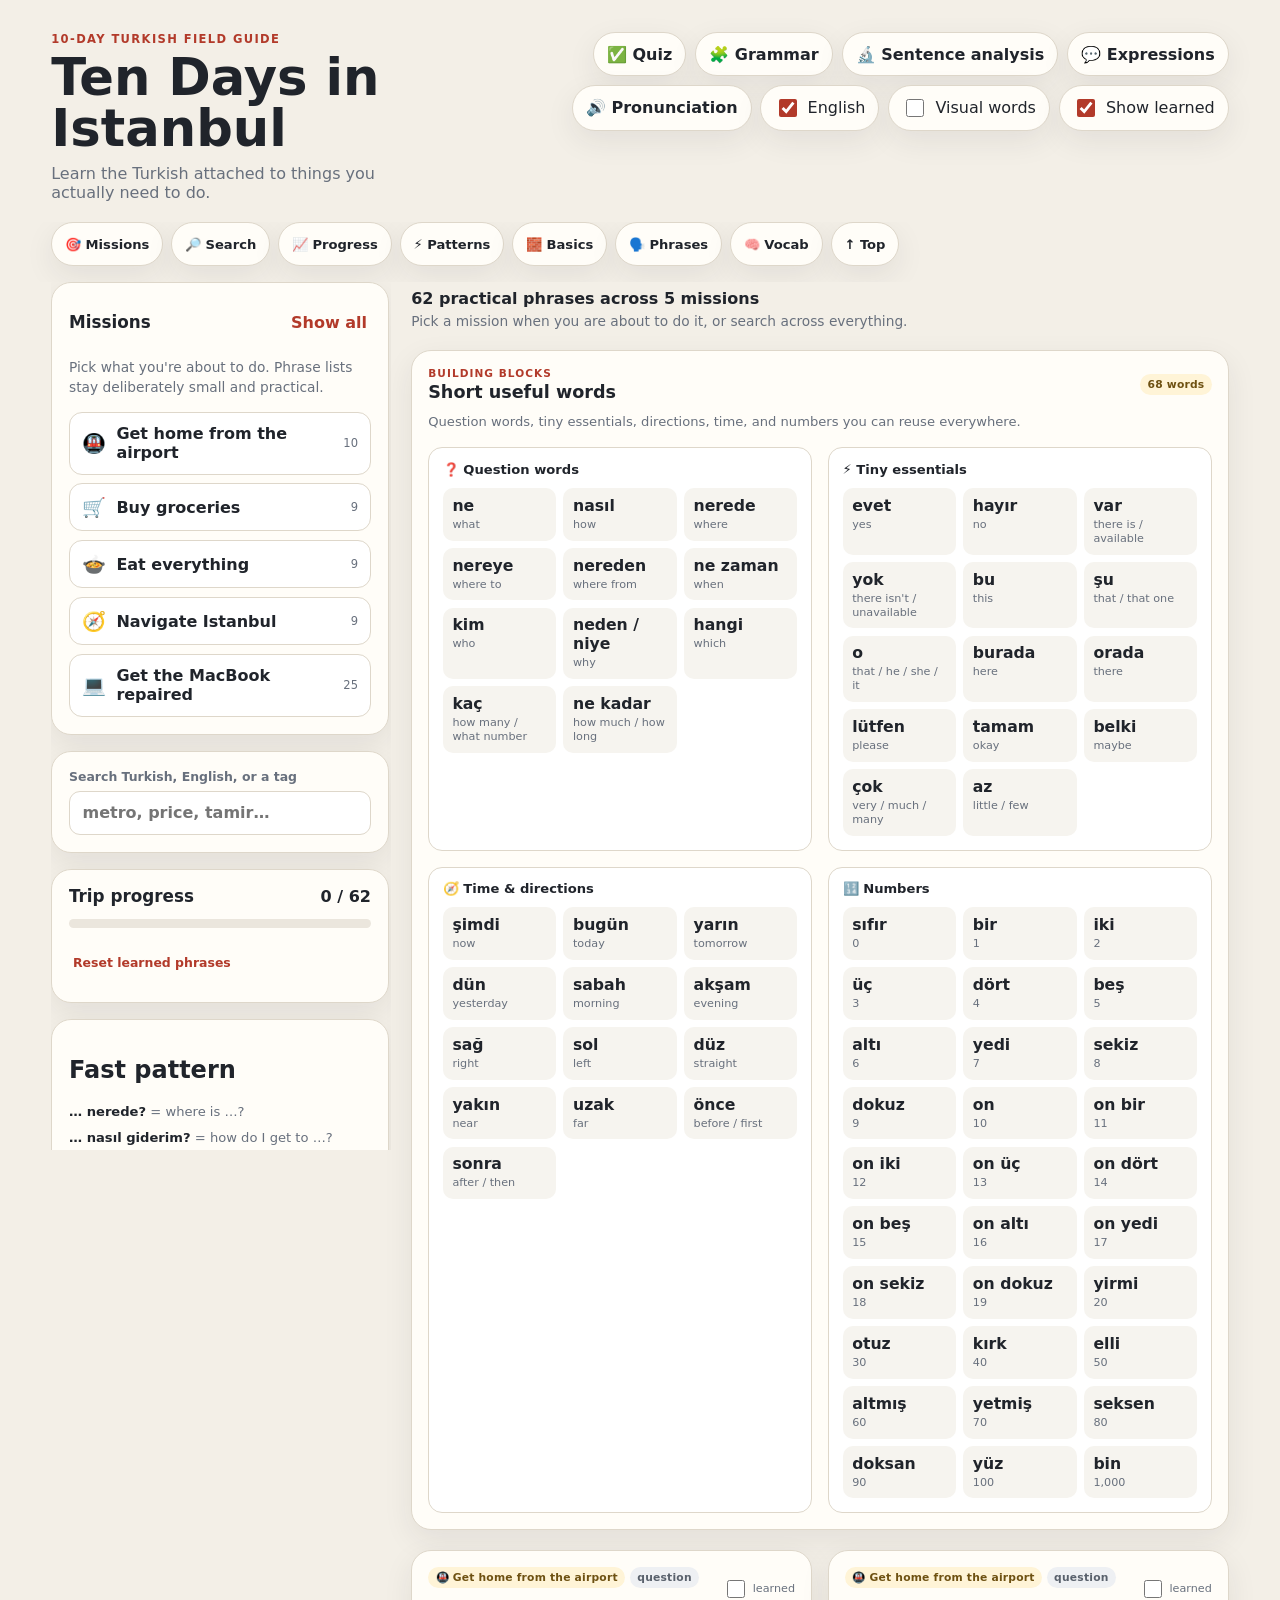
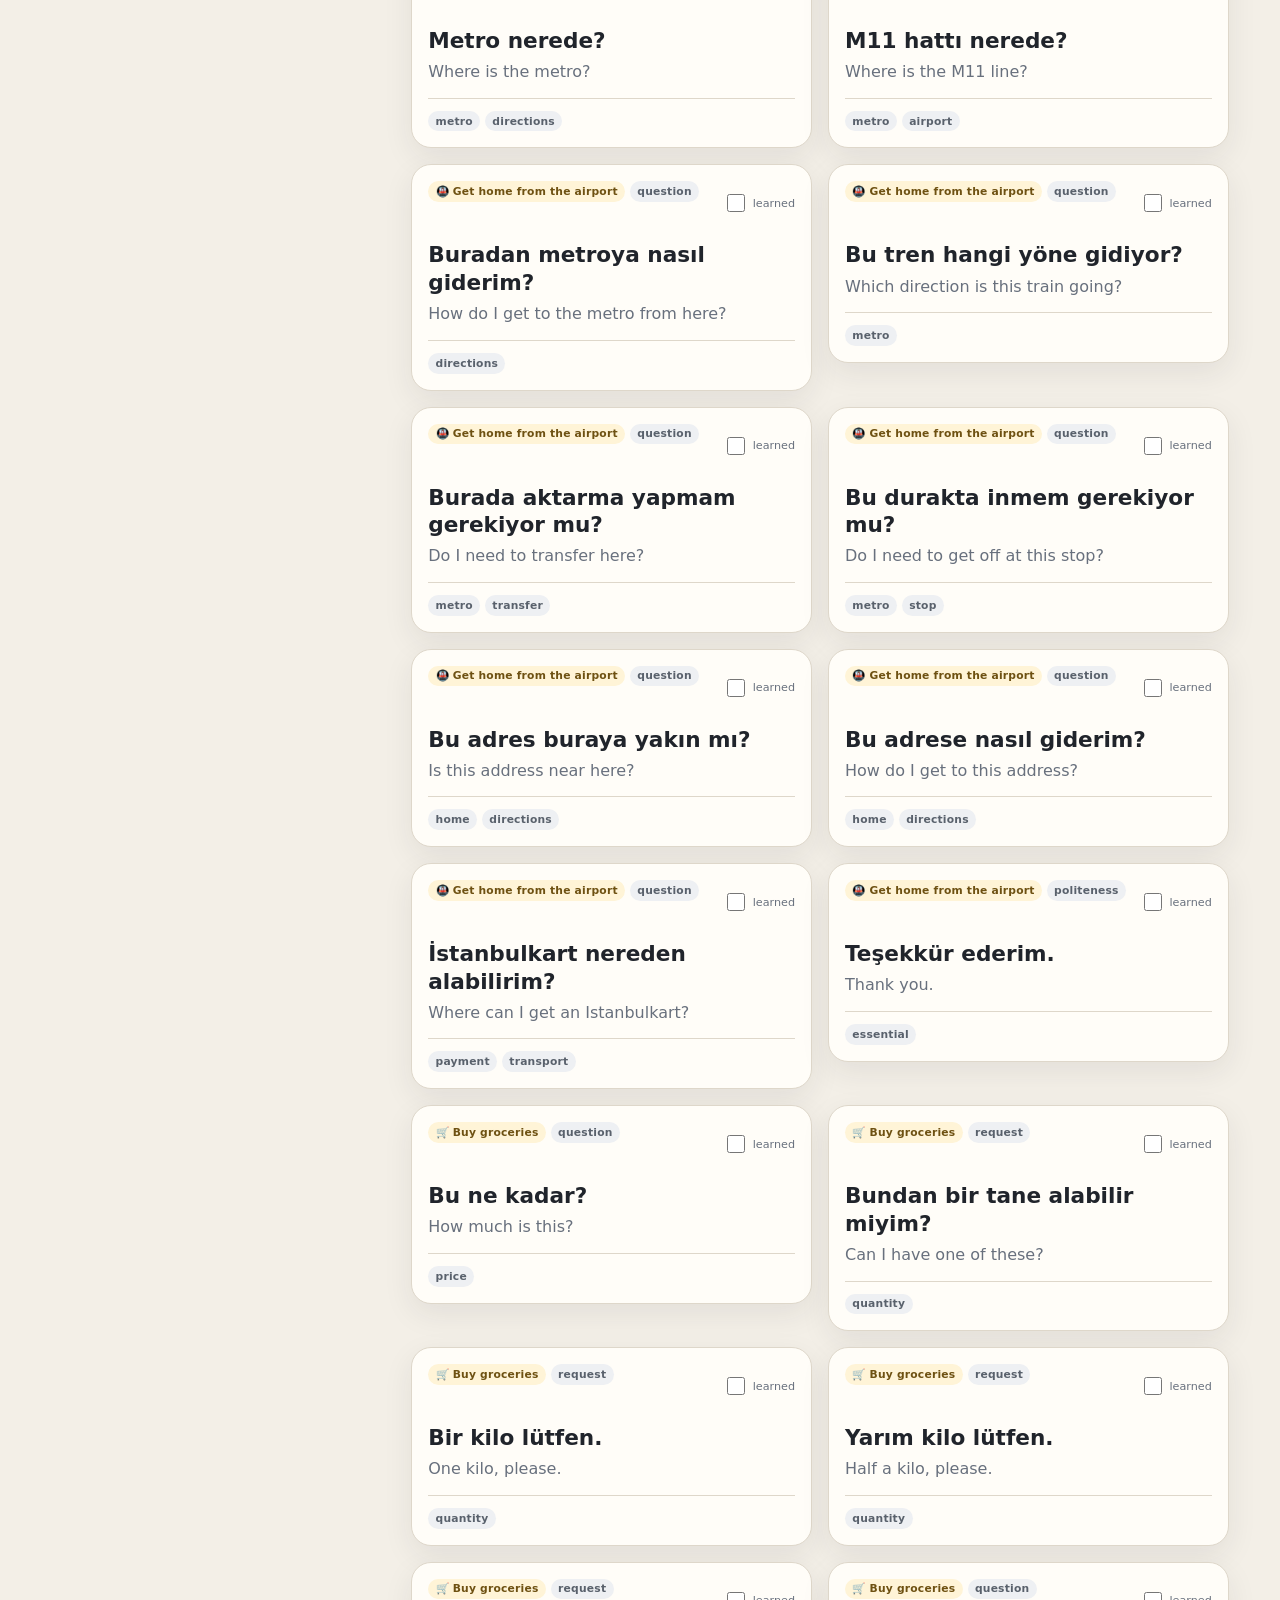
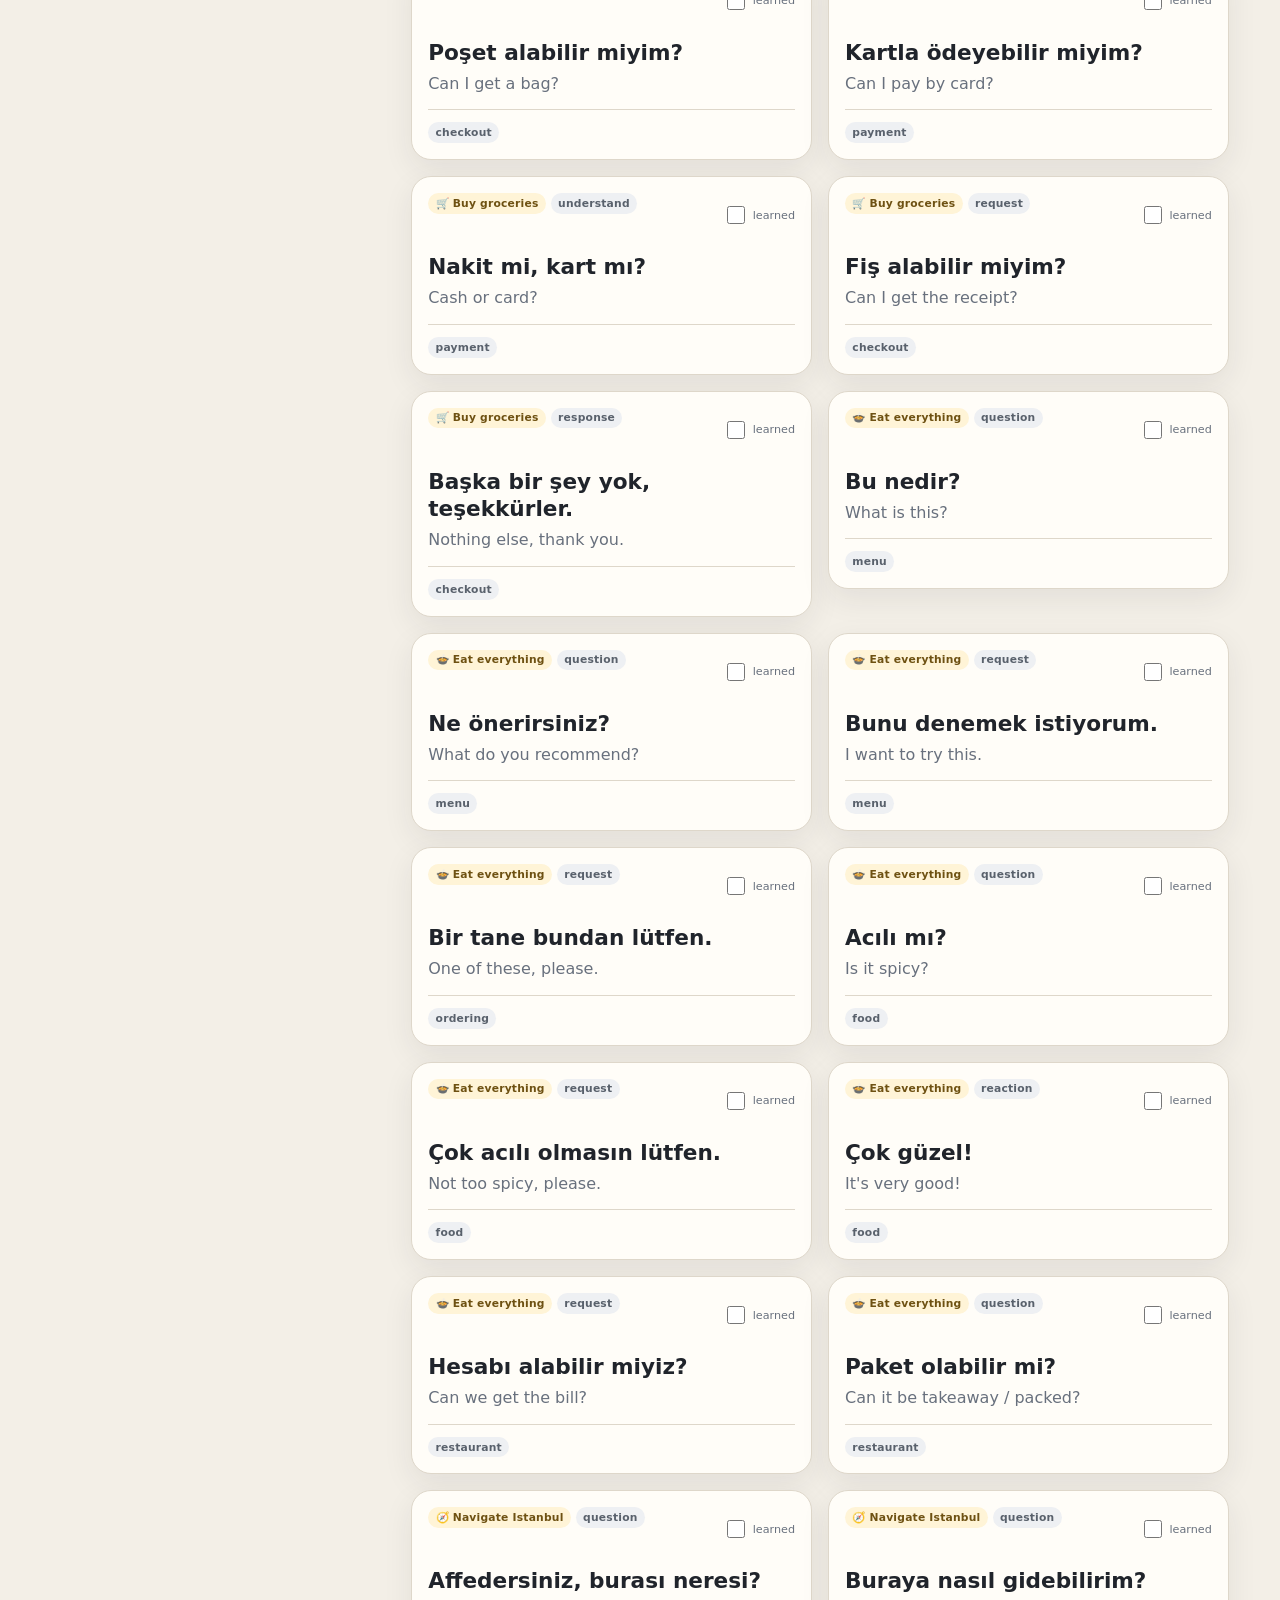
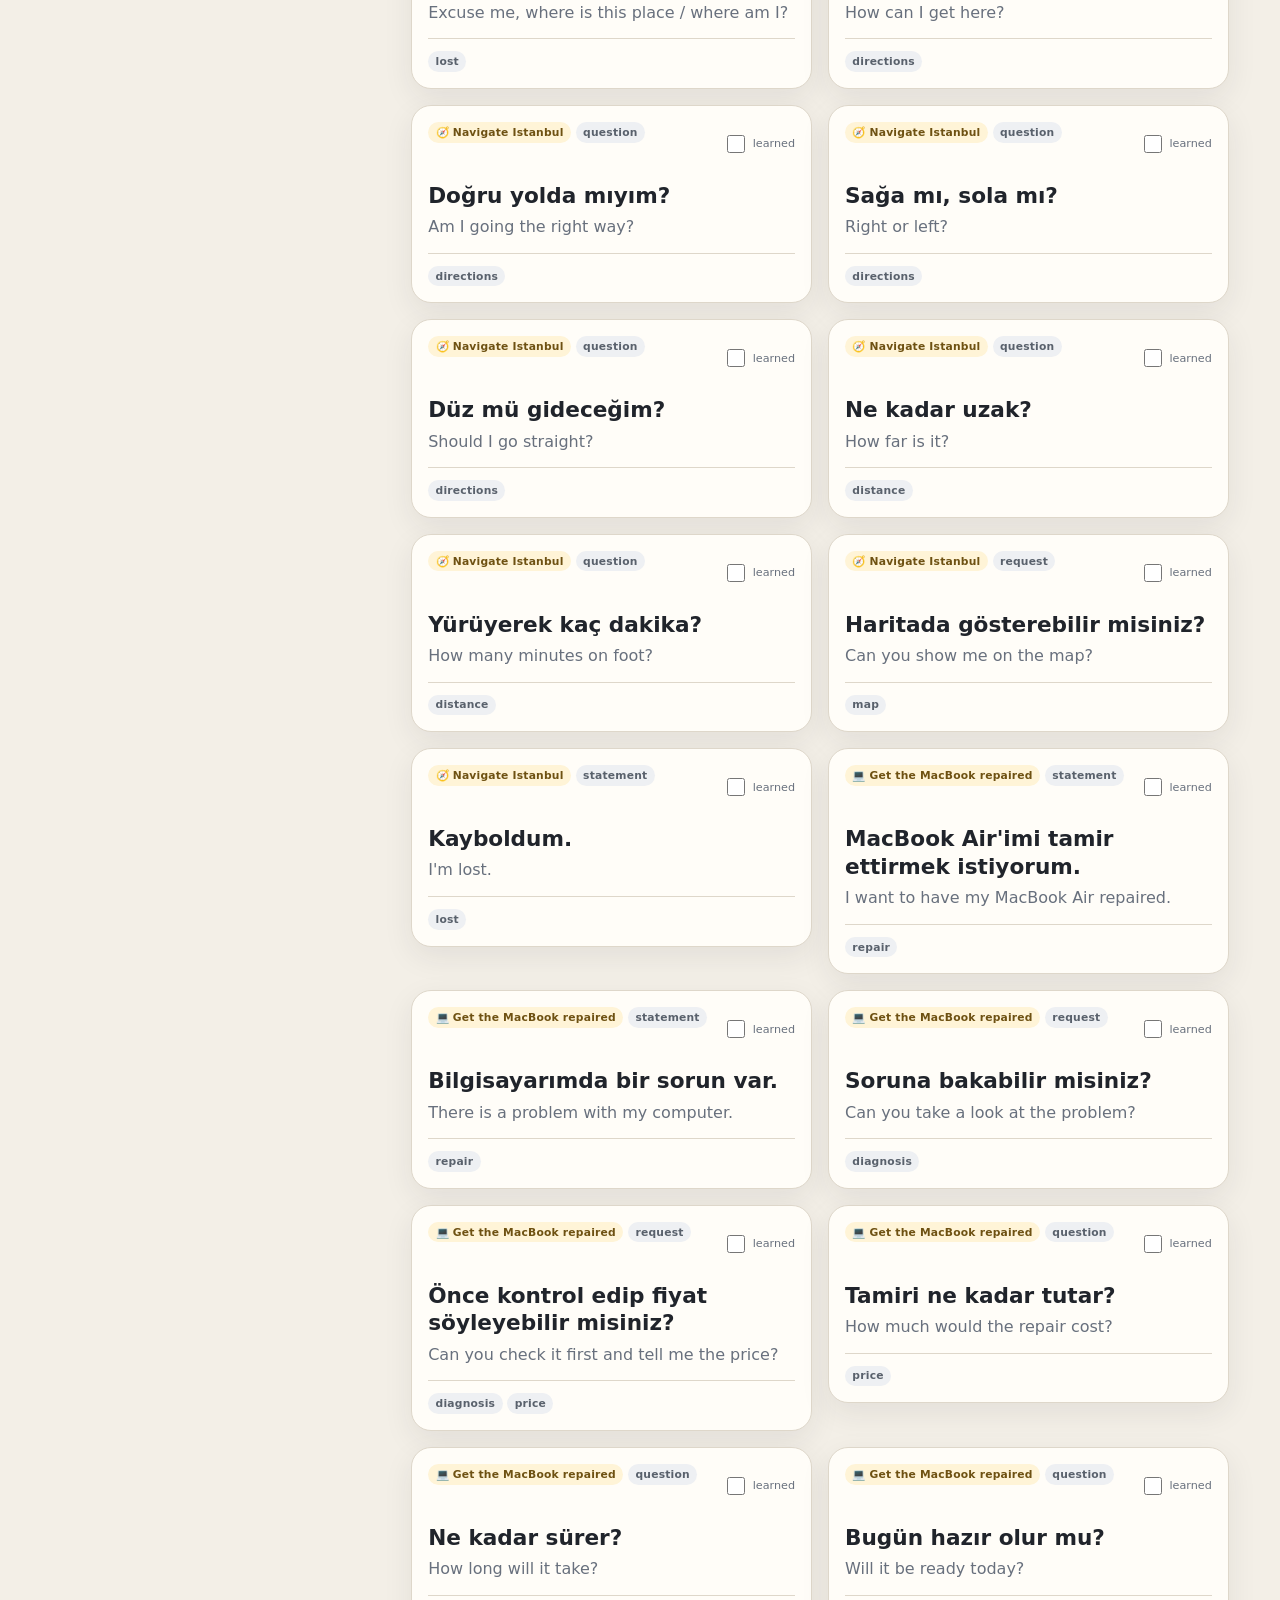
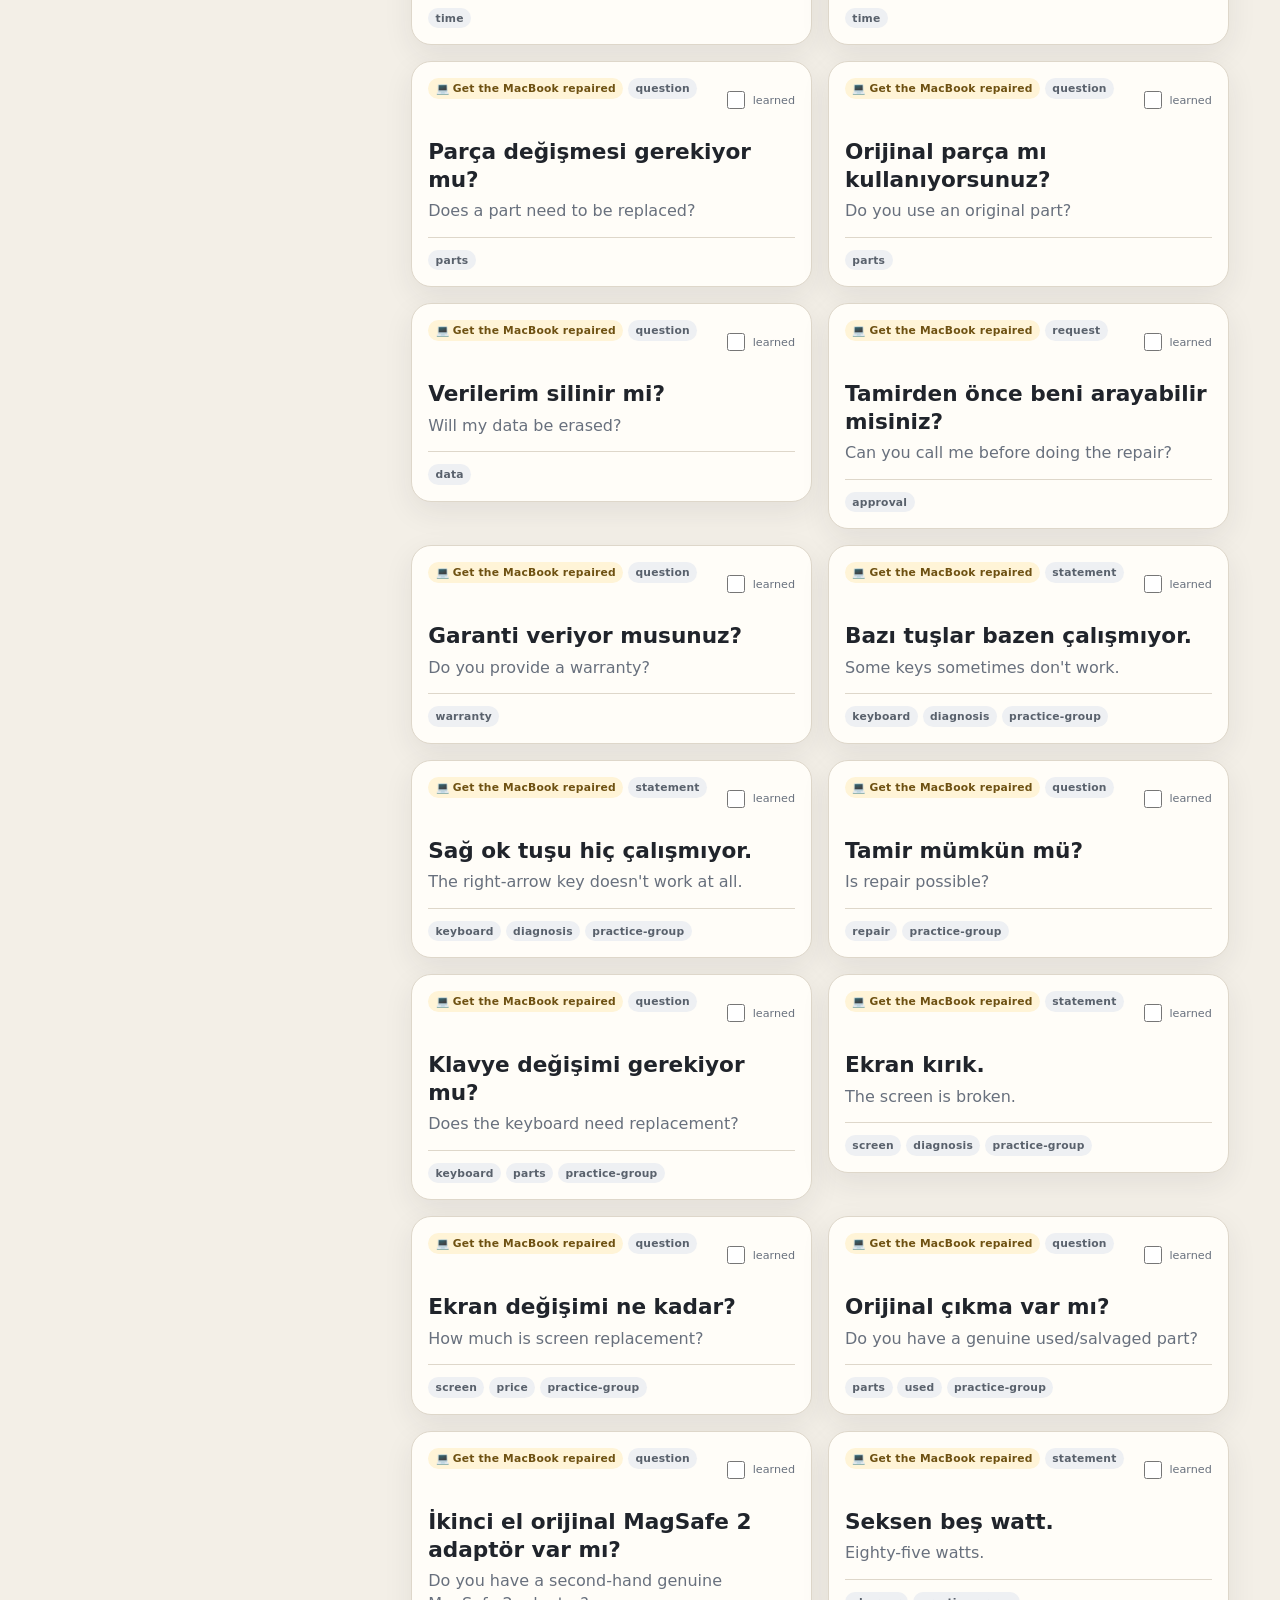
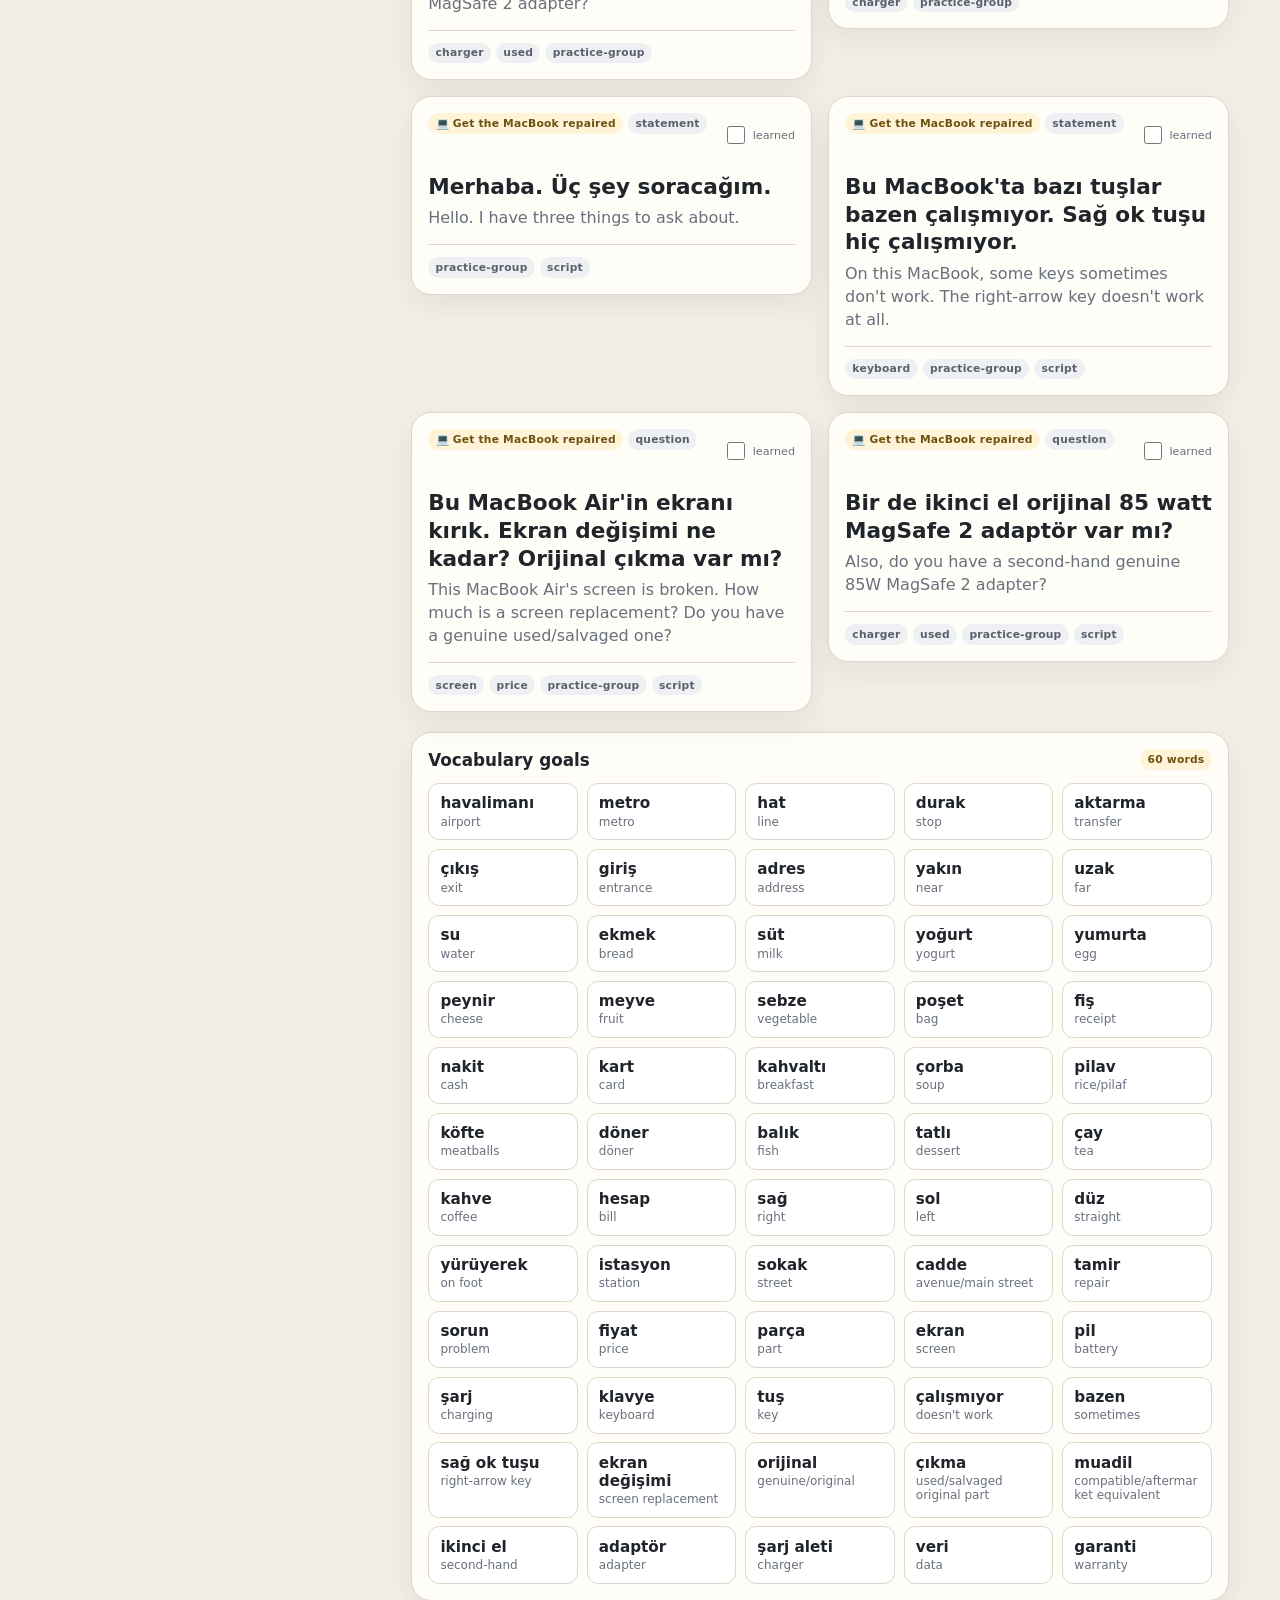
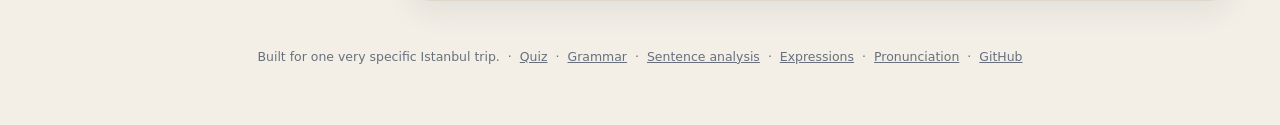
==== commit 3e3ea819: "Link sentence analysis from main guide" ====
--- a/index.html
+++ b/index.html
@@ -19,6 +19,7 @@
     <div class="topbar-actions">
       <a class="toggle" style="color:inherit;text-decoration:none;font-weight:750" href="quiz.html">✅ Quiz</a>
       <a class="toggle" style="color:inherit;text-decoration:none;font-weight:750" href="grammar.html">🧩 Grammar</a>
+      <a class="toggle" style="color:inherit;text-decoration:none;font-weight:750" href="analysis.html">🔬 Sentence analysis</a>
       <a class="toggle" style="color:inherit;text-decoration:none;font-weight:750" href="expressions.html">💬 Expressions</a>
       <a class="toggle" style="color:inherit;text-decoration:none;font-weight:750" href="pronunciation.html">🔊 Pronunciation</a>
       <label class="toggle"><input id="translationsToggle" type="checkbox" checked><span>English</span></label>
@@ -109,6 +110,8 @@
     <span aria-hidden="true">·</span>
     <a href="grammar.html">Grammar</a>
     <span aria-hidden="true">·</span>
+    <a href="analysis.html">Sentence analysis</a>
+    <span aria-hidden="true">·</span>
     <a href="expressions.html">Expressions</a>
     <span aria-hidden="true">·</span>
     <a href="pronunciation.html">Pronunciation</a>
